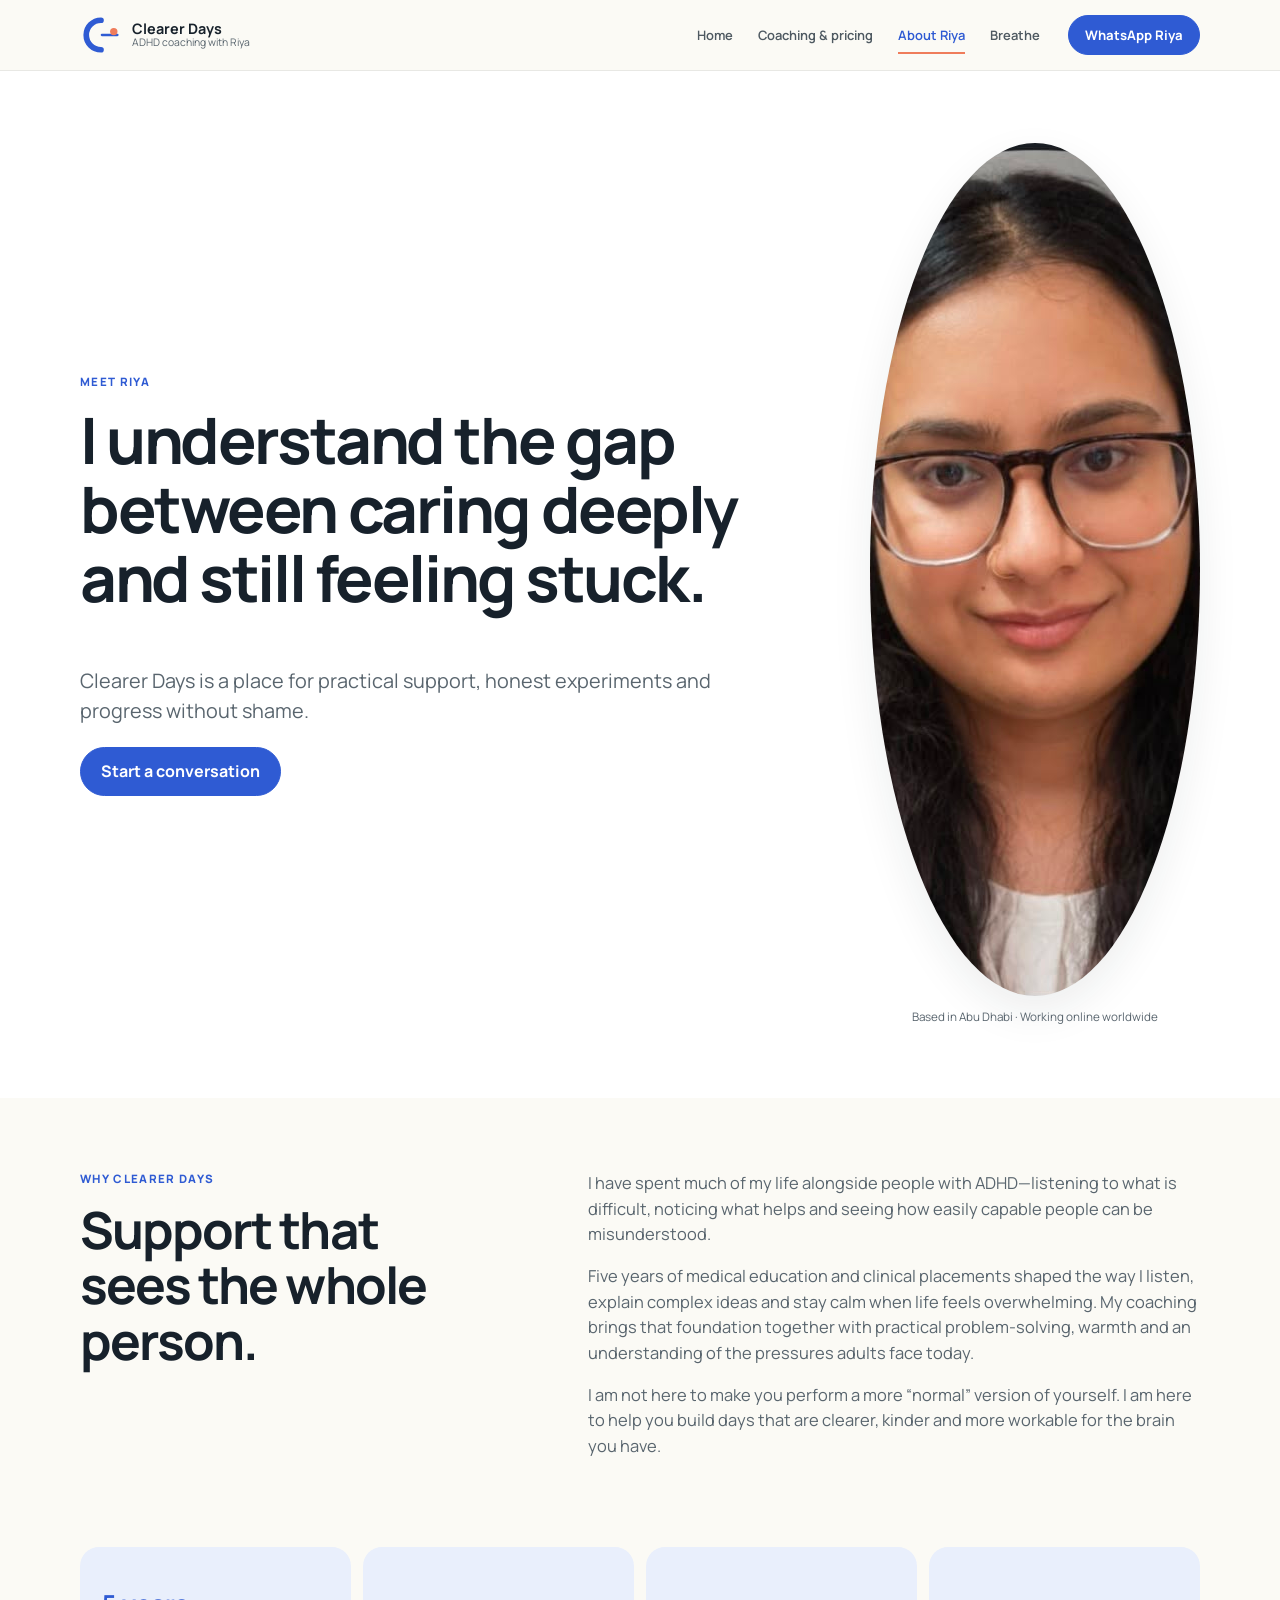
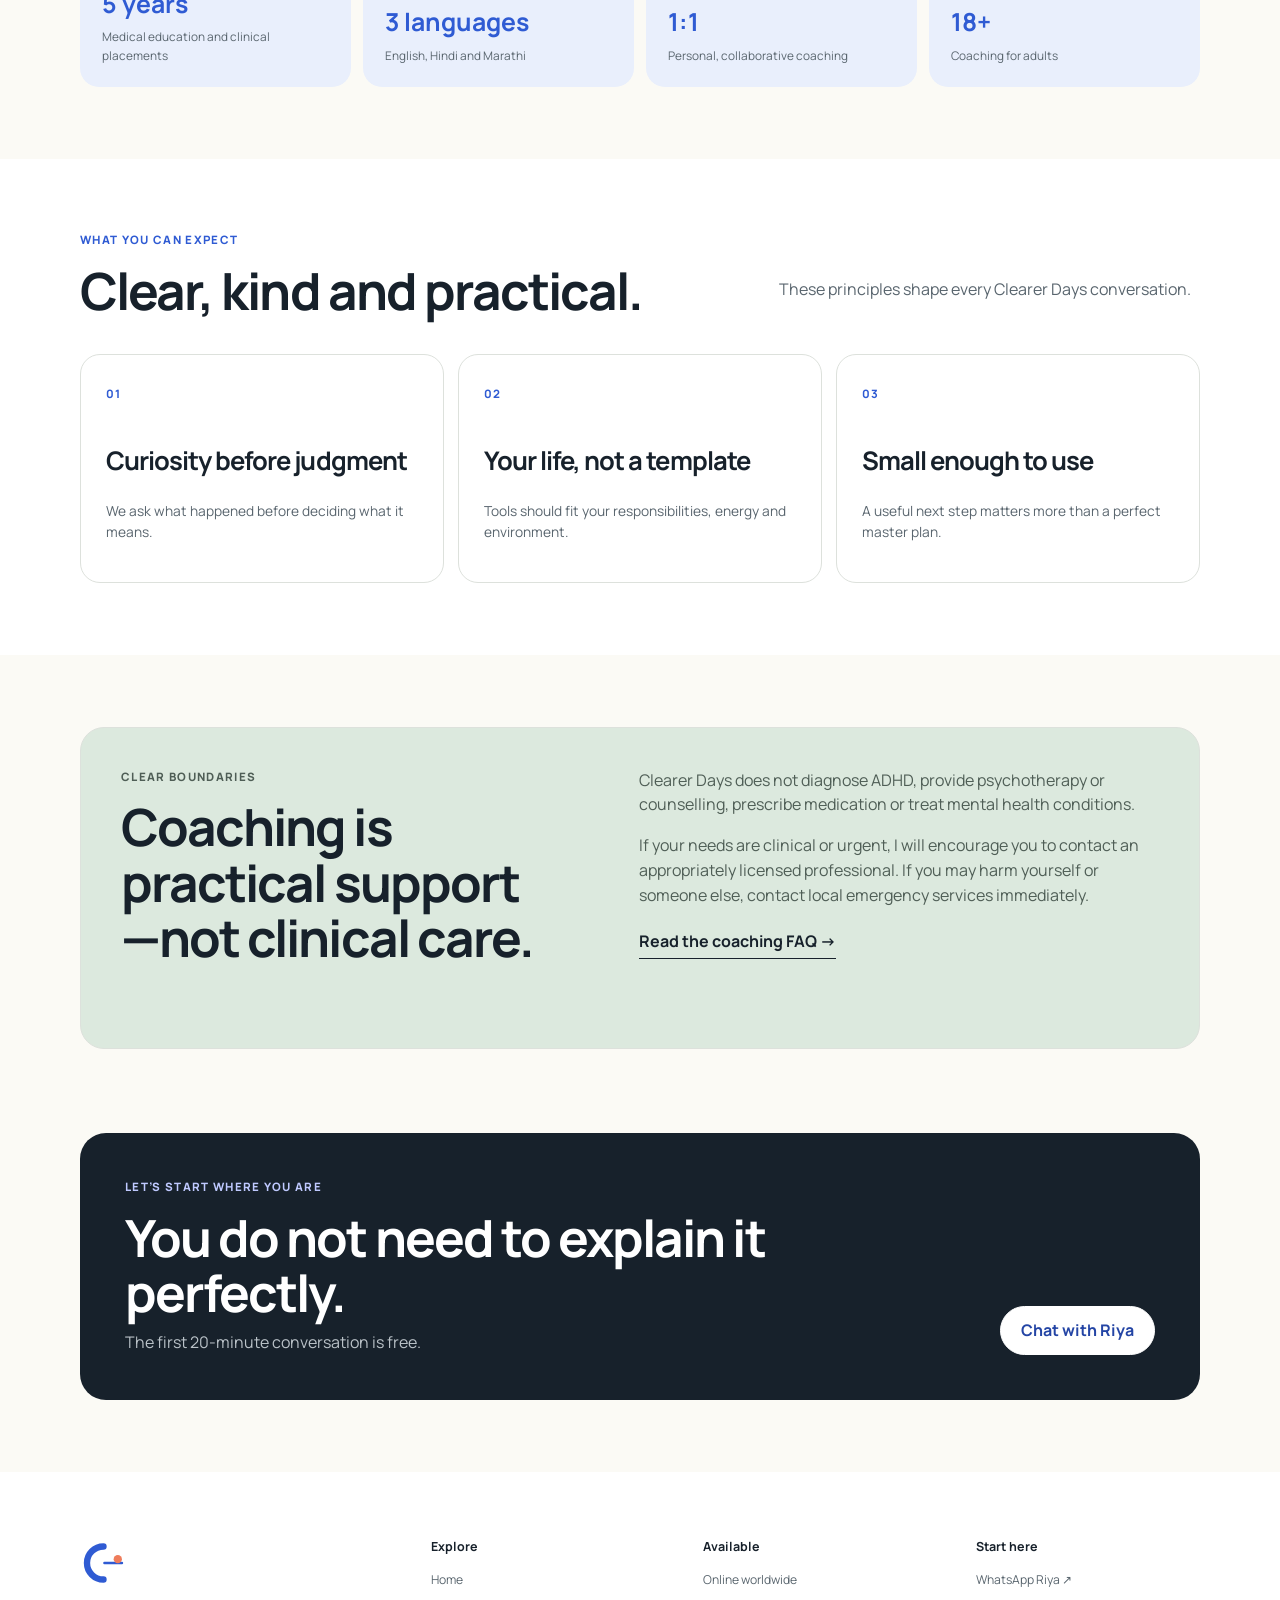
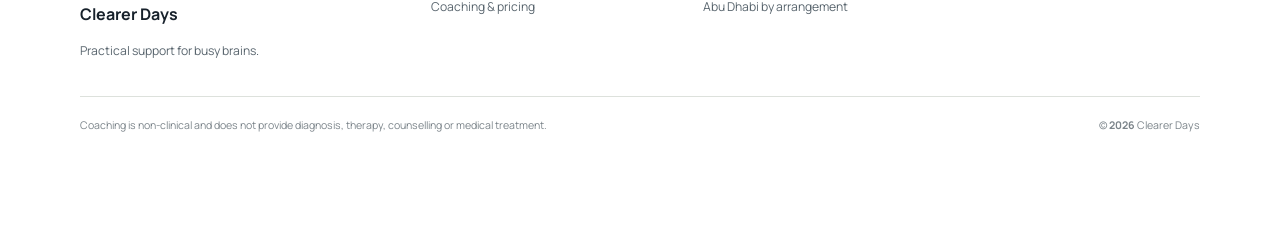
==== about.html @ bdb8ad42 "Redesign Clearer Days site and add brand kit" ====
<!doctype html><html lang="en"><head><meta charset="utf-8"><meta name="viewport" content="width=device-width,initial-scale=1"><title>About Riya | Clearer Days ADHD Coaching</title><meta name="description" content="Meet Riya Chitnis, founder of Clearer Days ADHD coaching in Abu Dhabi and online."><meta name="theme-color" content="#fbfaf5"><link rel="icon" href="assets/brand/logos/clearer-days-symbol.svg"><link rel="stylesheet" href="style.css"></head>
<body data-page="about"><a class="skip-link" href="#main">Skip to content</a>
<header class="site-header"><div class="shell header-inner"><a class="brand" href="index.html"><img src="assets/brand/logos/clearer-days-symbol.svg" alt="" width="42" height="42"><span><strong>Clearer Days</strong><small>ADHD coaching with Riya</small></span></a><button class="menu-button" aria-expanded="false" aria-controls="mainNav"><span class="sr-only">Open menu</span><i></i><i></i></button><nav class="main-nav" id="mainNav"><a href="index.html">Home</a><a href="coaching.html">Coaching &amp; pricing</a><a href="about.html" aria-current="page">About Riya</a><a href="index.html#breathe">Breathe</a></nav><a class="button button-small header-cta" data-whatsapp="fit" href="https://wa.me/971502278067">WhatsApp Riya</a></div></header>
<main id="main">
  <section class="about-hero compact-section"><div class="shell about-hero-grid"><div><p class="eyebrow">Meet Riya</p><h1>I understand the gap between caring deeply and still feeling stuck.</h1><p class="lede">Clearer Days is a place for practical support, honest experiments and progress without shame.</p><a class="button" data-whatsapp="fit" href="https://wa.me/971502278067">Start a conversation</a></div><figure><img src="riyachitnis.JPG" alt="Riya Chitnis, ADHD coach and founder of Clearer Days" width="853" height="853"><figcaption>Based in Abu Dhabi · Working online worldwide</figcaption></figure></div></section>
  <section class="story compact-section"><div class="shell story-grid"><div><p class="eyebrow">Why Clearer Days</p><h2>Support that sees the whole person.</h2></div><div><p>I have spent much of my life alongside people with ADHD—listening to what is difficult, noticing what helps and seeing how easily capable people can be misunderstood.</p><p>Five years of medical education and clinical placements shaped the way I listen, explain complex ideas and stay calm when life feels overwhelming. My coaching brings that foundation together with practical problem-solving, warmth and an understanding of the pressures adults face today.</p><p>I am not here to make you perform a more “normal” version of yourself. I am here to help you build days that are clearer, kinder and more workable for the brain you have.</p></div></div></section>
  <section class="facts compact-section"><div class="shell fact-grid"><article><strong>5 years</strong><span>Medical education and clinical placements</span></article><article><strong>3 languages</strong><span>English, Hindi and Marathi</span></article><article><strong>1:1</strong><span>Personal, collaborative coaching</span></article><article><strong>18+</strong><span>Coaching for adults</span></article></div></section>
  <section class="values compact-section"><div class="shell split-heading"><div><p class="eyebrow">What you can expect</p><h2>Clear, kind and practical.</h2></div><div><p>These principles shape every Clearer Days conversation.</p></div></div><div class="shell value-grid"><article><span>01</span><h3>Curiosity before judgment</h3><p>We ask what happened before deciding what it means.</p></article><article><span>02</span><h3>Your life, not a template</h3><p>Tools should fit your responsibilities, energy and environment.</p></article><article><span>03</span><h3>Small enough to use</h3><p>A useful next step matters more than a perfect master plan.</p></article></div></section>
  <section class="scope compact-section"><div class="shell scope-card"><div><p class="eyebrow">Clear boundaries</p><h2>Coaching is practical support—not clinical care.</h2></div><div><p>Clearer Days does not diagnose ADHD, provide psychotherapy or counselling, prescribe medication or treat mental health conditions.</p><p>If your needs are clinical or urgent, I will encourage you to contact an appropriately licensed professional. If you may harm yourself or someone else, contact local emergency services immediately.</p><a class="text-link" href="coaching.html#faq">Read the coaching FAQ →</a></div></div></section>
  <section class="closing compact-section"><div class="shell closing-card"><div><p class="eyebrow">Let’s start where you are</p><h2>You do not need to explain it perfectly.</h2><p>The first 20-minute conversation is free.</p></div><a class="button button-light" data-whatsapp="fit" href="https://wa.me/971502278067">Chat with Riya</a></div></section>
</main>
<footer class="site-footer"><div class="shell footer-grid"><div class="brand-footer"><img src="assets/brand/logos/clearer-days-symbol.svg" alt="" width="52" height="52"><strong>Clearer Days</strong><span>Practical support for busy brains.</span></div><div><strong>Explore</strong><a href="index.html">Home</a><a href="coaching.html">Coaching &amp; pricing</a></div><div><strong>Available</strong><span>Online worldwide</span><span>Abu Dhabi by arrangement</span></div><div><strong>Start here</strong><a data-whatsapp="fit" href="https://wa.me/971502278067">WhatsApp Riya ↗</a></div></div><div class="shell footer-legal"><span>Coaching is non-clinical and does not provide diagnosis, therapy, counselling or medical treatment.</span><span>© <b data-year>2026</b> Clearer Days</span></div></footer>
<nav class="mobile-dock" aria-label="Quick navigation"><a href="index.html"><span>⌂</span>Home</a><a href="coaching.html#pricing"><span>▤</span>Prices</a><a href="index.html#breathe"><span>◯</span>Breathe</a><a data-whatsapp="fit" href="https://wa.me/971502278067"><span>↗</span>Chat</a></nav><script src="script.js"></script></body></html>
---- style.css ----
@font-face{font-family:Manrope;src:url("assets/brand/Manrope-Variable.ttf") format("truetype");font-weight:200 800;font-display:swap}
:root{color-scheme:light;--paper:#fbfaf5;--white:#fff;--ink:#17212b;--muted:#59656e;--line:#dde1dc;--blue:#2f5bd3;--blue-dark:#2445a5;--coral:#ef7c5b;--mist:#e9effc;--sage:#dce9de;--cream:#f4e4c5;--shadow:0 16px 42px rgba(23,33,43,.08);--radius:24px;--font:Manrope,-apple-system,BlinkMacSystemFont,"Segoe UI",sans-serif}
*,*::before,*::after{box-sizing:border-box}html{scroll-behavior:smooth;scroll-padding-top:90px}body{margin:0;background:var(--paper);color:var(--ink);font-family:var(--font);line-height:1.55;-webkit-font-smoothing:antialiased}body.menu-open{overflow:hidden}img{display:block;max-width:100%}a{color:inherit;text-decoration:none}button{color:inherit;font:inherit}h1,h2,h3,p{margin-top:0}h1,h2,h3{line-height:1.08;letter-spacing:-.038em}h1{max-width:760px;font-size:clamp(2.75rem,5.6vw,4.55rem);font-weight:720}h2{font-size:clamp(2.05rem,4vw,3.2rem);font-weight:710}h3{font-size:clamp(1.25rem,2vw,1.62rem)}p{max-width:68ch}.shell{width:min(1120px,calc(100% - 40px));margin-inline:auto}.compact-section{padding:72px 0}.sr-only{position:absolute;width:1px;height:1px;padding:0;margin:-1px;overflow:hidden;clip:rect(0,0,0,0);white-space:nowrap;border:0}.skip-link{position:fixed;z-index:1000;left:16px;top:10px;padding:10px 15px;border-radius:10px;background:var(--ink);color:#fff;transform:translateY(-150%)}.skip-link:focus{transform:none}:focus-visible{outline:3px solid var(--coral);outline-offset:3px}
.eyebrow{margin-bottom:14px;color:var(--blue);font-size:.72rem;font-weight:780;letter-spacing:.115em;text-transform:uppercase}.lede{color:var(--muted);font-size:clamp(1.05rem,1.6vw,1.24rem);line-height:1.55}.button{display:inline-flex;min-height:48px;align-items:center;justify-content:center;padding:11px 20px;border:1px solid var(--blue);border-radius:999px;background:var(--blue);color:#fff;font-weight:720;cursor:pointer;transition:background .18s,transform .18s}.button:hover{background:var(--blue-dark);transform:translateY(-1px)}.button-small{min-height:40px;padding:8px 16px;font-size:.82rem}.button-light{border-color:#fff;background:#fff;color:var(--blue-dark)}.button-light:hover{background:#f0f3ff}.button-outline{border-color:#cbd0cb;background:transparent;color:var(--ink)}.button-outline:hover{border-color:var(--ink);background:var(--ink);color:#fff}.text-link{display:inline-block;padding:5px 0;border-bottom:1px solid currentColor;font-weight:700}.text-button{border:0;border-bottom:1px solid currentColor;background:transparent;cursor:pointer;font-weight:700}.actions{display:flex;align-items:center;gap:22px;margin-top:28px}
.site-header{position:sticky;top:0;z-index:100;border-bottom:1px solid rgba(23,33,43,.08);background:rgba(251,250,245,.92);backdrop-filter:blur(18px)}.header-inner{height:70px;display:flex;align-items:center;gap:28px}.brand{display:flex;align-items:center;gap:10px;margin-right:auto}.brand img{width:42px;height:42px}.brand span{display:flex;flex-direction:column;line-height:1.14}.brand strong{font-size:.9rem}.brand small{color:var(--muted);font-size:.65rem}.main-nav{display:flex;align-items:center;gap:25px}.main-nav a{padding:7px 0;color:#4e5961;font-size:.81rem;font-weight:620}.main-nav a:hover,.main-nav a[aria-current=page]{color:var(--blue)}.main-nav a[aria-current=page]{box-shadow:0 2px var(--coral)}.menu-button{display:none;width:42px;height:42px;border:0;background:transparent}.menu-button i{display:block;width:20px;height:2px;margin:5px auto;background:var(--ink);transition:transform .18s}
.hero{padding-top:58px}.hero-grid{display:grid;grid-template-columns:minmax(0,1.25fr) minmax(260px,.55fr);gap:8vw;align-items:center}.hero h1 em{color:var(--blue);font-style:normal}.hero .lede{max-width:650px}.quick-facts{display:flex;gap:27px;padding:0;margin:34px 0 0;color:var(--muted);font-size:.8rem;list-style:none}.quick-facts li+li{position:relative}.quick-facts li+li::before{content:"";position:absolute;left:-15px;top:.6em;width:4px;height:4px;border-radius:50%;background:var(--coral)}.hero-photo{position:relative;max-width:345px;margin:0}.hero-photo img{width:100%;aspect-ratio:1;object-fit:cover;border:8px solid #fff;border-radius:50%;box-shadow:var(--shadow)}.hero-photo figcaption{position:absolute;right:-20px;bottom:8px;display:flex;flex-direction:column;padding:12px 16px;border:1px solid var(--line);border-radius:14px;background:#fff;box-shadow:var(--shadow);font-size:.75rem}.hero-photo figcaption span{color:var(--muted)}
.router{background:#fff}.section-heading{margin-bottom:34px}.section-heading h2{margin-bottom:10px}.section-heading.centered{text-align:center}.section-heading.centered p{margin-inline:auto}.router-grid{display:grid;grid-template-columns:repeat(4,1fr);gap:12px}.router-grid a{position:relative;min-height:178px;display:flex;flex-direction:column;padding:22px;border:1px solid var(--line);border-radius:20px;background:var(--paper);transition:border .18s,transform .18s,background .18s}.router-grid a:hover{border-color:var(--blue);background:#fff;transform:translateY(-2px)}.router-grid span{color:var(--coral);font-family:Georgia,serif;font-size:.86rem}.router-grid strong{margin:31px 0 4px;font-size:1.04rem}.router-grid small{color:var(--muted);font-size:.75rem}.router-grid b{position:absolute;right:20px;bottom:16px;color:var(--blue)}
.split-heading{display:grid;grid-template-columns:1fr .72fr;gap:9vw;align-items:end;margin-bottom:36px}.split-heading h2{margin-bottom:0}.split-heading>div:last-child>p{color:var(--muted)}.mini-card-grid,.value-grid{display:grid;grid-template-columns:repeat(3,1fr);gap:14px}.mini-card-grid article,.value-grid article{min-height:190px;padding:25px;border:1px solid var(--line);border-radius:20px;background:#fff}.mini-card-grid span,.value-grid span,.friction-grid span{color:var(--blue);font-size:.72rem;font-weight:750;text-transform:uppercase;letter-spacing:.08em}.mini-card-grid h3{margin:48px 0 0}.trust{padding-top:10px}.trust-card{display:grid;grid-template-columns:100px 1fr auto;gap:32px;align-items:center;padding:40px;border-radius:26px;background:var(--blue);color:#fff}.trust-card .eyebrow{color:#fff}.trust-card h2{margin-bottom:12px;font-size:clamp(1.8rem,3vw,2.65rem)}.trust-card p:last-child{margin-bottom:0;color:#dce3ff}.trust-card>img{width:90px}
.breathe-card{display:grid;grid-template-columns:1fr .72fr;overflow:hidden;border-radius:26px;background:var(--mist)}.breathe-card>div:first-child{padding:46px}.breath-stage{min-height:330px;display:flex;flex-direction:column;align-items:center;justify-content:center;background:var(--blue);color:#fff}.breath-ring{width:150px;height:150px;display:flex;flex-direction:column;align-items:center;justify-content:center;border:1px solid rgba(255,255,255,.6);border-radius:50%;box-shadow:0 0 0 22px rgba(255,255,255,.06),0 0 0 44px rgba(255,255,255,.035);transition:transform 4s ease-in-out}.breath-ring.inhale{transform:scale(1.15)}.breath-ring.exhale{transform:scale(.9);transition-duration:6s}.breath-ring span{font-size:2.45rem;font-weight:700;line-height:1}.breath-ring small{opacity:.75}.breath-stage p{margin:42px 0 0;font-size:.82rem;font-weight:650}.closing{padding-top:12px}.closing-card{display:grid;grid-template-columns:1fr auto;gap:40px;align-items:end;padding:45px;border-radius:26px;background:var(--ink);color:#fff}.closing-card .eyebrow{color:#bfc9ff}.closing-card h2{margin-bottom:10px}.closing-card p:last-child{margin-bottom:0;color:#bac2c8}
.page-hero{background:#fff}.page-hero-inner{display:grid;grid-template-columns:1fr 280px;gap:8vw;align-items:end}.page-hero h1{font-size:clamp(2.5rem,5vw,4.2rem)}.page-jumps{display:flex;flex-direction:column;border:1px solid var(--line);border-radius:18px;background:var(--paper)}.page-jumps a{display:flex;justify-content:space-between;padding:13px 17px;border-bottom:1px solid var(--line);font-size:.82rem;font-weight:680}.page-jumps a:last-child{border:0}.page-jumps a::after{content:"↓";color:var(--blue)}.friction-grid{display:grid;grid-template-columns:repeat(2,1fr);gap:14px}.friction-grid article{min-height:220px;padding:28px;border:1px solid var(--line);border-radius:22px;background:#fff}.friction-grid h3{max-width:480px;margin:48px 0 12px}.friction-grid p{margin:0;color:var(--muted)}.process{background:var(--ink);color:#fff}.process .eyebrow{color:#aebeff}.process-list{display:grid;grid-template-columns:repeat(3,1fr);padding:0;list-style:none}.process-list li{display:grid;grid-template-columns:38px 1fr;gap:14px;padding:28px;border-left:1px solid rgba(255,255,255,.15)}.process-list li:first-child{border-left:0}.process-list b{color:var(--coral);font-family:Georgia,serif}.process-list h3{margin-bottom:10px}.process-list p{margin:0;color:#b6bec4;font-size:.9rem}
.pricing{background:#f0f2ed}.price-grid{display:grid;grid-template-columns:repeat(3,1fr);gap:14px;align-items:stretch}.price-grid article{position:relative;display:flex;flex-direction:column;padding:28px;border:1px solid var(--line);border-radius:22px;background:#fff}.price-grid article.recommended{border-color:var(--blue);box-shadow:0 14px 35px rgba(47,91,211,.1)}.recommend-label{position:absolute;right:20px;top:-12px;padding:5px 10px;border-radius:999px;background:var(--coral);color:#fff;font-size:.66rem;font-weight:750}.price-grid article>span{color:var(--muted);font-size:.7rem;font-weight:700;text-transform:uppercase;letter-spacing:.08em}.price-grid h3{margin:38px 0 10px}.price-grid article>p{min-height:72px;color:var(--muted);font-size:.88rem}.price-grid article>strong{font-size:1.8rem}.price-grid article>small{color:var(--muted)}.price-grid ul{padding:22px 0;margin:24px 0;border-top:1px solid var(--line);list-style:none}.price-grid li{position:relative;padding:6px 0 6px 22px;color:#56616a;font-size:.82rem}.price-grid li::before{content:"✓";position:absolute;left:0;color:var(--blue);font-weight:800}.price-grid .button{margin-top:auto}.fine-print{margin-top:20px;color:var(--muted);text-align:center;font-size:.76rem}.faq{background:#fff}.faq-layout{display:grid;grid-template-columns:.65fr 1fr;gap:9vw}.faq-layout>div:first-child>p:last-child{color:var(--muted)}.faq-list details{border-top:1px solid var(--line)}.faq-list details:last-child{border-bottom:1px solid var(--line)}.faq-list summary{position:relative;padding:20px 38px 20px 0;cursor:pointer;font-weight:700;list-style:none}.faq-list summary::-webkit-details-marker{display:none}.faq-list summary::after{content:"+";position:absolute;right:3px;color:var(--blue);font-size:1.35rem}.faq-list details[open] summary::after{transform:rotate(45deg)}.faq-list details p{padding:0 38px 19px 0;margin:0;color:var(--muted);font-size:.9rem}
.about-hero{background:#fff}.about-hero-grid{display:grid;grid-template-columns:1fr 330px;gap:8vw;align-items:center}.about-hero h1{font-size:clamp(2.55rem,5vw,4.15rem)}.about-hero figure{margin:0}.about-hero figure img{width:100%;aspect-ratio:1;object-fit:cover;border-radius:50%;box-shadow:var(--shadow)}.about-hero figcaption{margin-top:12px;color:var(--muted);text-align:center;font-size:.73rem}.story-grid{display:grid;grid-template-columns:.62fr 1fr;gap:10vw}.story-grid>div:last-child p{color:var(--muted);font-size:1.03rem}.facts{padding-top:0}.fact-grid{display:grid;grid-template-columns:repeat(4,1fr);gap:12px}.fact-grid article{display:flex;min-height:140px;flex-direction:column;justify-content:flex-end;padding:22px;border-radius:19px;background:var(--mist)}.fact-grid strong{color:var(--blue);font-size:1.55rem}.fact-grid span{margin-top:5px;color:var(--muted);font-size:.74rem}.values{background:#fff}.value-grid article p{color:var(--muted);font-size:.86rem}.value-grid h3{margin-top:42px}.scope-card{display:grid;grid-template-columns:.8fr 1fr;gap:8vw;padding:40px;border:1px solid var(--line);border-radius:24px;background:var(--sage)}.scope-card p{color:#4f5e56}
.site-footer{padding:65px 0 105px;background:#fff}.footer-grid{display:grid;grid-template-columns:1.35fr repeat(3,1fr);gap:48px}.footer-grid>div{display:flex;flex-direction:column;gap:8px}.footer-grid strong{margin-bottom:7px;font-size:.78rem}.footer-grid a,.footer-grid span{color:var(--muted);font-size:.76rem}.brand-footer img{width:47px;margin-bottom:5px}.brand-footer strong{font-size:1rem}.footer-legal{display:flex;justify-content:space-between;gap:30px;margin-top:35px;padding-top:20px;border-top:1px solid var(--line);color:#7b848a;font-size:.66rem}.mobile-dock{display:none}
@media(max-width:950px){.main-nav{gap:16px}.main-nav a{font-size:.74rem}.router-grid{grid-template-columns:repeat(2,1fr)}.price-grid{grid-template-columns:1fr;max-width:620px}.price-grid article>p{min-height:0}.process-list{grid-template-columns:1fr}.process-list li{border-left:0;border-top:1px solid rgba(255,255,255,.15)}.process-list li:first-child{border-top:0}.fact-grid{grid-template-columns:repeat(2,1fr)}}
@media(max-width:760px){html{scroll-padding-top:80px}body{padding-bottom:70px}.shell{width:min(100% - 30px,1120px)}.compact-section{padding:50px 0}.header-inner{height:64px}.header-cta{display:none}.menu-button{display:block;margin-left:auto;cursor:pointer}.menu-button[aria-expanded=true] i:first-of-type{transform:translateY(3.5px) rotate(45deg)}.menu-button[aria-expanded=true] i:last-of-type{transform:translateY(-3.5px) rotate(-45deg)}.main-nav{position:fixed;inset:64px 0 auto;display:none;flex-direction:column;align-items:stretch;gap:0;padding:12px 20px 22px;border-bottom:1px solid var(--line);background:var(--paper);box-shadow:var(--shadow)}.main-nav.open{display:flex}.main-nav a{padding:14px 2px;border-bottom:1px solid var(--line);font-size:.95rem}.main-nav a[aria-current=page]{box-shadow:none;color:var(--blue)}.hero{padding-top:42px}.hero-grid,.page-hero-inner,.about-hero-grid{grid-template-columns:1fr}.hero-photo{width:235px;margin:20px auto 0}.hero-photo figcaption{right:-35px}.quick-facts{flex-wrap:wrap;row-gap:6px}.split-heading,.story-grid,.scope-card,.faq-layout{grid-template-columns:1fr;gap:18px}.mini-card-grid,.value-grid{grid-template-columns:1fr}.mini-card-grid article,.value-grid article{min-height:150px}.trust-card{grid-template-columns:70px 1fr;padding:30px 24px}.trust-card>img{width:65px}.trust-card>.button{grid-column:1/-1;width:100%}.breathe-card{grid-template-columns:1fr}.breathe-card>div:first-child{padding:32px 24px}.breath-stage{min-height:280px}.closing-card{grid-template-columns:1fr;padding:32px 24px}.closing-card .button{width:100%}.page-jumps{display:grid;grid-template-columns:1fr 1fr}.page-jumps a:nth-child(2){border-right:0}.friction-grid{grid-template-columns:1fr}.friction-grid article{min-height:180px}.friction-grid h3{margin-top:34px}.about-hero figure{max-width:280px;margin-inline:auto}.footer-grid{grid-template-columns:1fr 1fr;gap:30px}.footer-legal{flex-direction:column}.mobile-dock{position:fixed;z-index:99;left:8px;right:8px;bottom:8px;height:59px;display:grid;grid-template-columns:repeat(4,1fr);padding:5px;border:1px solid var(--line);border-radius:18px;background:rgba(255,255,255,.96);box-shadow:0 8px 35px rgba(23,33,43,.15);backdrop-filter:blur(15px);padding-bottom:max(5px,env(safe-area-inset-bottom))}.mobile-dock a{display:flex;flex-direction:column;align-items:center;justify-content:center;gap:1px;border-radius:12px;color:var(--muted);font-size:.61rem;font-weight:700}.mobile-dock a span{font-size:1rem;line-height:1}.mobile-dock a[aria-current=page]{background:var(--mist);color:var(--blue)}}
@media(max-width:470px){h1{font-size:2.72rem}h2{font-size:2.12rem}.actions{align-items:stretch;flex-direction:column;gap:10px}.actions .button{width:100%}.quick-facts{display:grid;gap:4px}.quick-facts li+li::before{display:none}.router-grid{grid-template-columns:1fr}.router-grid a{min-height:142px}.router-grid strong{margin-top:22px}.page-jumps{grid-template-columns:1fr}.page-jumps a{border-right:0}.fact-grid{grid-template-columns:1fr 1fr}.footer-grid{grid-template-columns:1fr}.hero-photo figcaption{right:-12px}}
@media(prefers-reduced-motion:reduce){html{scroll-behavior:auto}*,*::before,*::after{animation-duration:.01ms!important;transition-duration:.01ms!important}.breath-ring{transform:none!important}}
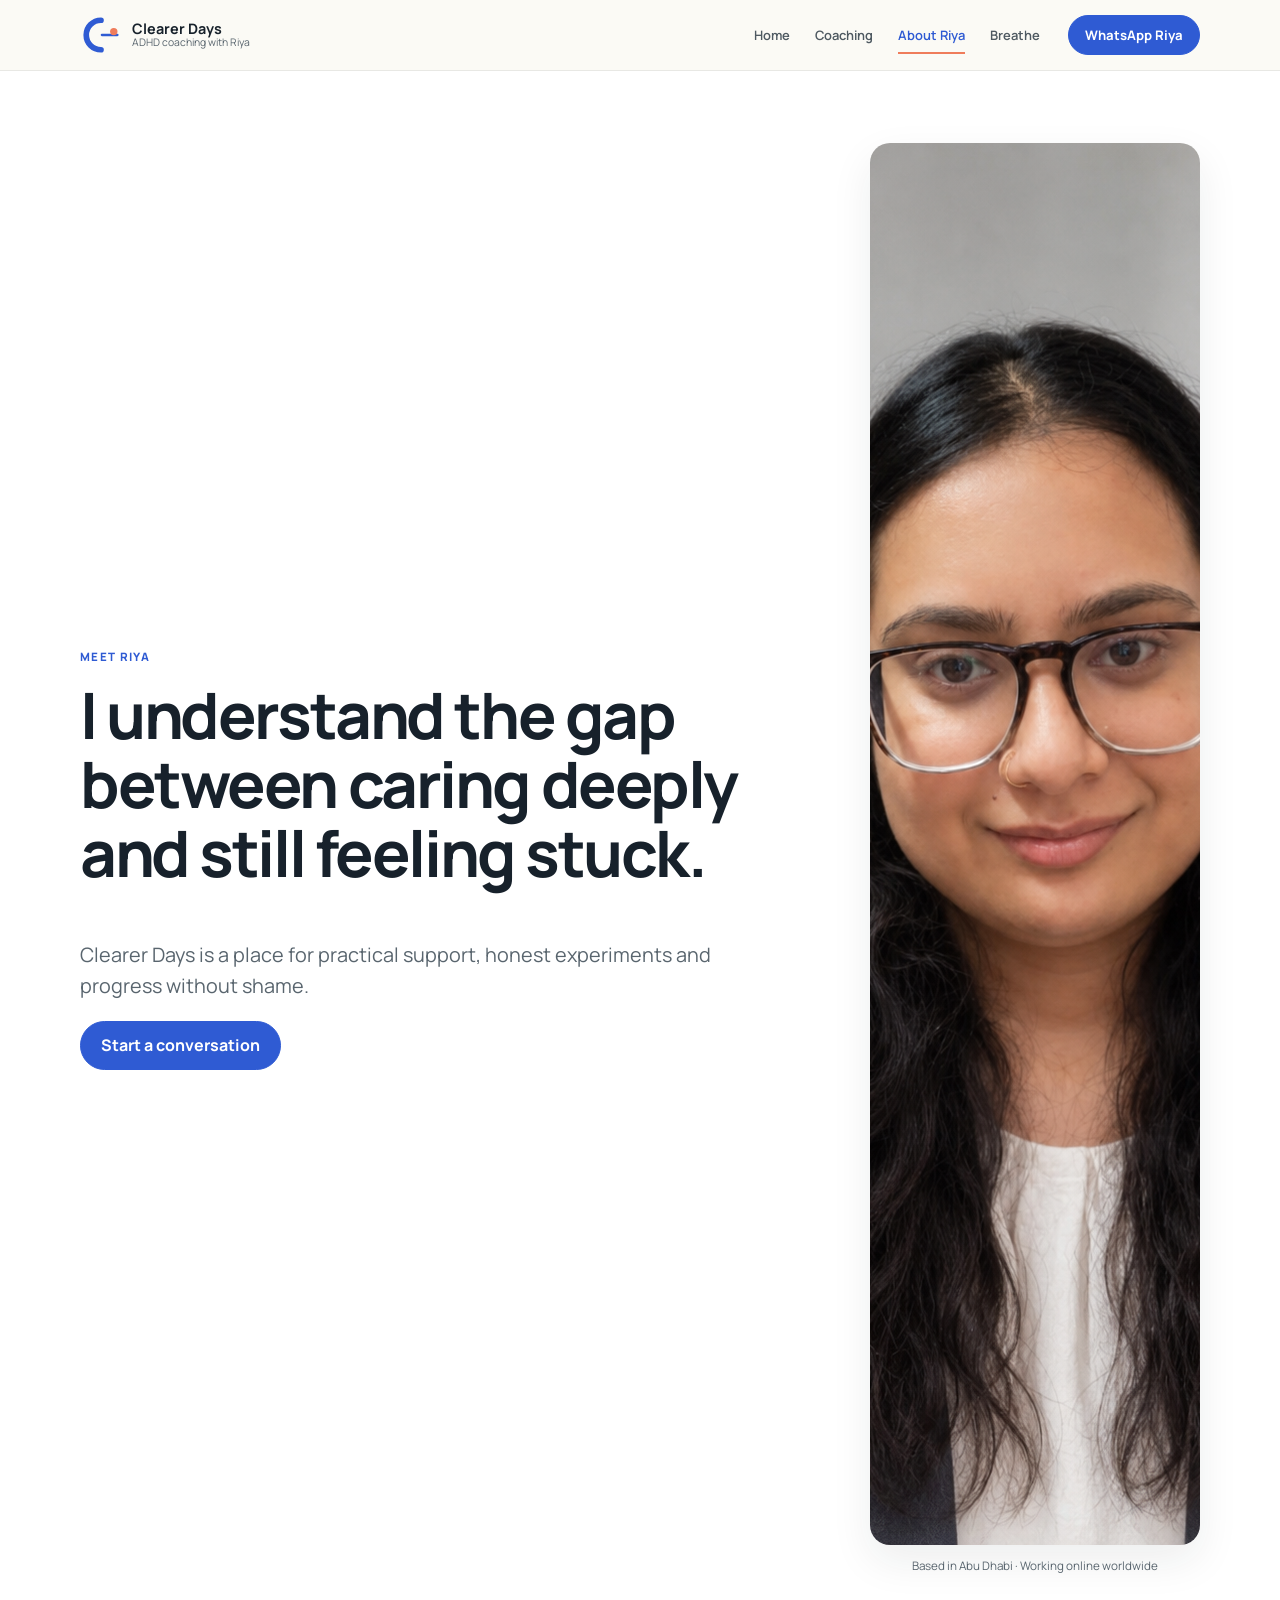
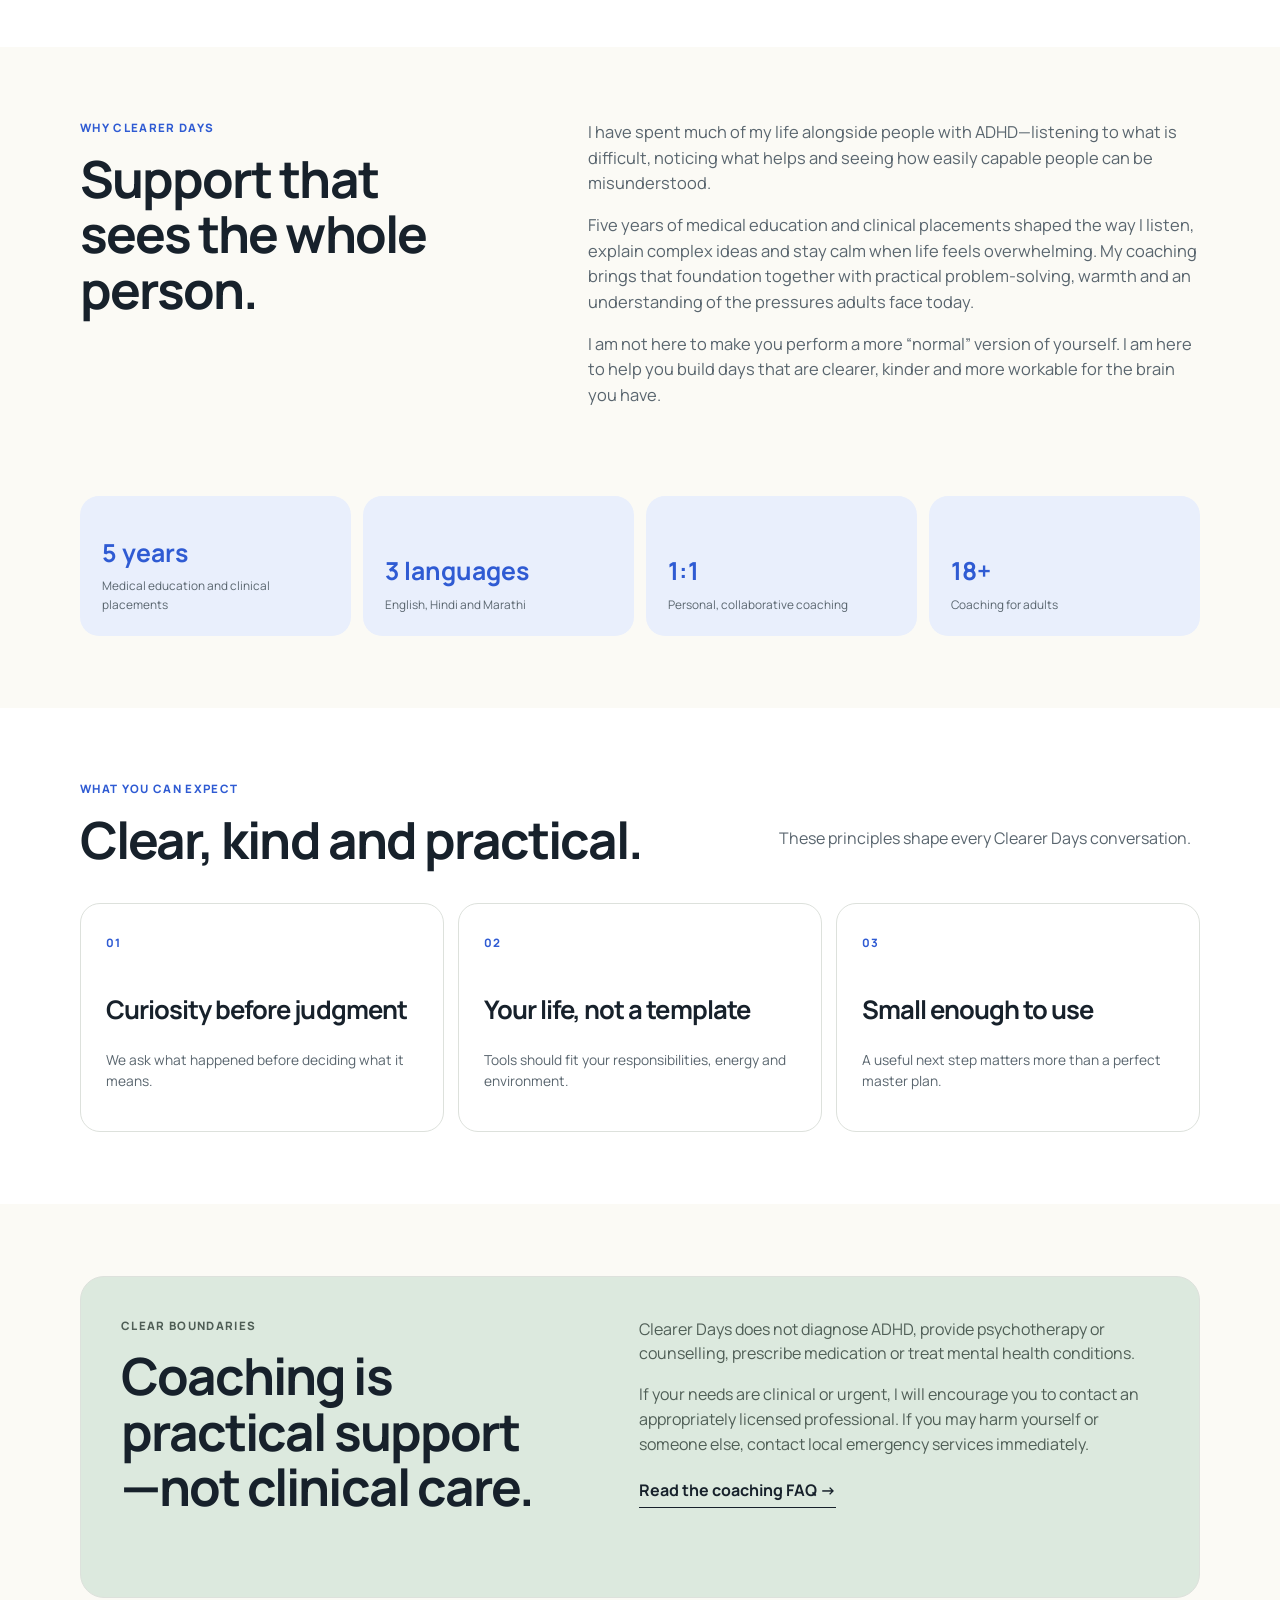
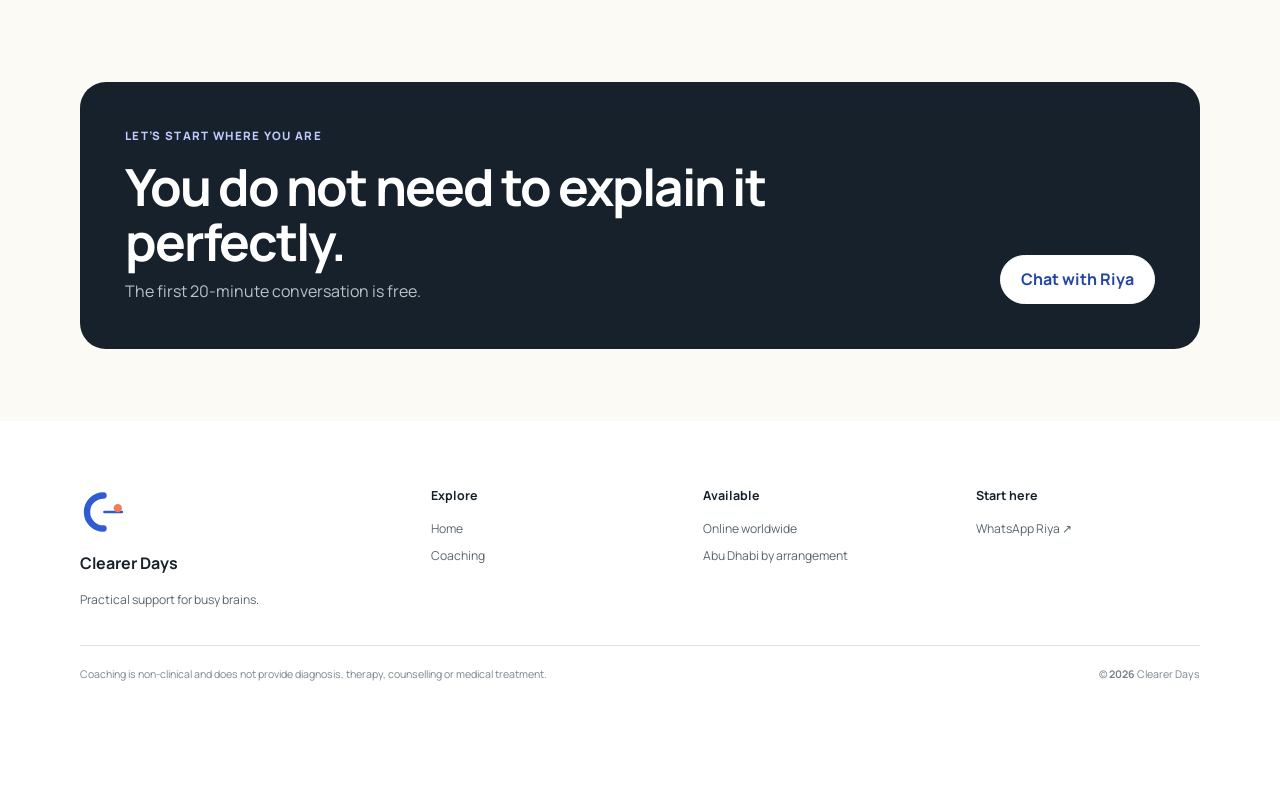
==== commit 89681375: "Simplify coaching enquiries and update portrait" ====
--- a/about.html
+++ b/about.html
@@ -1,13 +1,13 @@
 <!doctype html><html lang="en"><head><meta charset="utf-8"><meta name="viewport" content="width=device-width,initial-scale=1"><title>About Riya | Clearer Days ADHD Coaching</title><meta name="description" content="Meet Riya Chitnis, founder of Clearer Days ADHD coaching in Abu Dhabi and online."><meta name="theme-color" content="#fbfaf5"><link rel="icon" href="assets/brand/logos/clearer-days-symbol.svg"><link rel="stylesheet" href="style.css"></head>
 <body data-page="about"><a class="skip-link" href="#main">Skip to content</a>
-<header class="site-header"><div class="shell header-inner"><a class="brand" href="index.html"><img src="assets/brand/logos/clearer-days-symbol.svg" alt="" width="42" height="42"><span><strong>Clearer Days</strong><small>ADHD coaching with Riya</small></span></a><button class="menu-button" aria-expanded="false" aria-controls="mainNav"><span class="sr-only">Open menu</span><i></i><i></i></button><nav class="main-nav" id="mainNav"><a href="index.html">Home</a><a href="coaching.html">Coaching &amp; pricing</a><a href="about.html" aria-current="page">About Riya</a><a href="index.html#breathe">Breathe</a></nav><a class="button button-small header-cta" data-whatsapp="fit" href="https://wa.me/971502278067">WhatsApp Riya</a></div></header>
+<header class="site-header"><div class="shell header-inner"><a class="brand" href="index.html"><img src="assets/brand/logos/clearer-days-symbol.svg" alt="" width="42" height="42"><span><strong>Clearer Days</strong><small>ADHD coaching with Riya</small></span></a><button class="menu-button" aria-expanded="false" aria-controls="mainNav"><span class="sr-only">Open menu</span><i></i><i></i></button><nav class="main-nav" id="mainNav"><a href="index.html">Home</a><a href="coaching.html">Coaching</a><a href="about.html" aria-current="page">About Riya</a><a href="index.html#breathe">Breathe</a></nav><a class="button button-small header-cta" data-whatsapp="fit" href="https://wa.me/971502278067">WhatsApp Riya</a></div></header>
 <main id="main">
-  <section class="about-hero compact-section"><div class="shell about-hero-grid"><div><p class="eyebrow">Meet Riya</p><h1>I understand the gap between caring deeply and still feeling stuck.</h1><p class="lede">Clearer Days is a place for practical support, honest experiments and progress without shame.</p><a class="button" data-whatsapp="fit" href="https://wa.me/971502278067">Start a conversation</a></div><figure><img src="riyachitnis.JPG" alt="Riya Chitnis, ADHD coach and founder of Clearer Days" width="853" height="853"><figcaption>Based in Abu Dhabi · Working online worldwide</figcaption></figure></div></section>
+  <section class="about-hero compact-section"><div class="shell about-hero-grid"><div><p class="eyebrow">Meet Riya</p><h1>I understand the gap between caring deeply and still feeling stuck.</h1><p class="lede">Clearer Days is a place for practical support, honest experiments and progress without shame.</p><a class="button" data-whatsapp="fit" href="https://wa.me/971502278067">Start a conversation</a></div><figure><img src="assets/riya-portrait-rectangular.png" alt="Riya Chitnis, ADHD coach and founder of Clearer Days" width="1122" height="1402"><figcaption>Based in Abu Dhabi · Working online worldwide</figcaption></figure></div></section>
   <section class="story compact-section"><div class="shell story-grid"><div><p class="eyebrow">Why Clearer Days</p><h2>Support that sees the whole person.</h2></div><div><p>I have spent much of my life alongside people with ADHD—listening to what is difficult, noticing what helps and seeing how easily capable people can be misunderstood.</p><p>Five years of medical education and clinical placements shaped the way I listen, explain complex ideas and stay calm when life feels overwhelming. My coaching brings that foundation together with practical problem-solving, warmth and an understanding of the pressures adults face today.</p><p>I am not here to make you perform a more “normal” version of yourself. I am here to help you build days that are clearer, kinder and more workable for the brain you have.</p></div></div></section>
   <section class="facts compact-section"><div class="shell fact-grid"><article><strong>5 years</strong><span>Medical education and clinical placements</span></article><article><strong>3 languages</strong><span>English, Hindi and Marathi</span></article><article><strong>1:1</strong><span>Personal, collaborative coaching</span></article><article><strong>18+</strong><span>Coaching for adults</span></article></div></section>
   <section class="values compact-section"><div class="shell split-heading"><div><p class="eyebrow">What you can expect</p><h2>Clear, kind and practical.</h2></div><div><p>These principles shape every Clearer Days conversation.</p></div></div><div class="shell value-grid"><article><span>01</span><h3>Curiosity before judgment</h3><p>We ask what happened before deciding what it means.</p></article><article><span>02</span><h3>Your life, not a template</h3><p>Tools should fit your responsibilities, energy and environment.</p></article><article><span>03</span><h3>Small enough to use</h3><p>A useful next step matters more than a perfect master plan.</p></article></div></section>
   <section class="scope compact-section"><div class="shell scope-card"><div><p class="eyebrow">Clear boundaries</p><h2>Coaching is practical support—not clinical care.</h2></div><div><p>Clearer Days does not diagnose ADHD, provide psychotherapy or counselling, prescribe medication or treat mental health conditions.</p><p>If your needs are clinical or urgent, I will encourage you to contact an appropriately licensed professional. If you may harm yourself or someone else, contact local emergency services immediately.</p><a class="text-link" href="coaching.html#faq">Read the coaching FAQ →</a></div></div></section>
   <section class="closing compact-section"><div class="shell closing-card"><div><p class="eyebrow">Let’s start where you are</p><h2>You do not need to explain it perfectly.</h2><p>The first 20-minute conversation is free.</p></div><a class="button button-light" data-whatsapp="fit" href="https://wa.me/971502278067">Chat with Riya</a></div></section>
 </main>
-<footer class="site-footer"><div class="shell footer-grid"><div class="brand-footer"><img src="assets/brand/logos/clearer-days-symbol.svg" alt="" width="52" height="52"><strong>Clearer Days</strong><span>Practical support for busy brains.</span></div><div><strong>Explore</strong><a href="index.html">Home</a><a href="coaching.html">Coaching &amp; pricing</a></div><div><strong>Available</strong><span>Online worldwide</span><span>Abu Dhabi by arrangement</span></div><div><strong>Start here</strong><a data-whatsapp="fit" href="https://wa.me/971502278067">WhatsApp Riya ↗</a></div></div><div class="shell footer-legal"><span>Coaching is non-clinical and does not provide diagnosis, therapy, counselling or medical treatment.</span><span>© <b data-year>2026</b> Clearer Days</span></div></footer>
-<nav class="mobile-dock" aria-label="Quick navigation"><a href="index.html"><span>⌂</span>Home</a><a href="coaching.html#pricing"><span>▤</span>Prices</a><a href="index.html#breathe"><span>◯</span>Breathe</a><a data-whatsapp="fit" href="https://wa.me/971502278067"><span>↗</span>Chat</a></nav><script src="script.js"></script></body></html>
+<footer class="site-footer"><div class="shell footer-grid"><div class="brand-footer"><img src="assets/brand/logos/clearer-days-symbol.svg" alt="" width="52" height="52"><strong>Clearer Days</strong><span>Practical support for busy brains.</span></div><div><strong>Explore</strong><a href="index.html">Home</a><a href="coaching.html">Coaching</a></div><div><strong>Available</strong><span>Online worldwide</span><span>Abu Dhabi by arrangement</span></div><div><strong>Start here</strong><a data-whatsapp="fit" href="https://wa.me/971502278067">WhatsApp Riya ↗</a></div></div><div class="shell footer-legal"><span>Coaching is non-clinical and does not provide diagnosis, therapy, counselling or medical treatment.</span><span>© <b data-year>2026</b> Clearer Days</span></div></footer>
+<nav class="mobile-dock" aria-label="Quick navigation"><a href="index.html"><span>⌂</span>Home</a><a href="coaching.html"><span>▤</span>Coaching</a><a href="index.html#breathe"><span>◯</span>Breathe</a><a data-whatsapp="fit" href="https://wa.me/971502278067"><span>↗</span>Chat</a></nav><script src="script.js"></script></body></html>
--- a/style.css
+++ b/style.css
@@ -3,15 +3,15 @@
 *,*::before,*::after{box-sizing:border-box}html{scroll-behavior:smooth;scroll-padding-top:90px}body{margin:0;background:var(--paper);color:var(--ink);font-family:var(--font);line-height:1.55;-webkit-font-smoothing:antialiased}body.menu-open{overflow:hidden}img{display:block;max-width:100%}a{color:inherit;text-decoration:none}button{color:inherit;font:inherit}h1,h2,h3,p{margin-top:0}h1,h2,h3{line-height:1.08;letter-spacing:-.038em}h1{max-width:760px;font-size:clamp(2.75rem,5.6vw,4.55rem);font-weight:720}h2{font-size:clamp(2.05rem,4vw,3.2rem);font-weight:710}h3{font-size:clamp(1.25rem,2vw,1.62rem)}p{max-width:68ch}.shell{width:min(1120px,calc(100% - 40px));margin-inline:auto}.compact-section{padding:72px 0}.sr-only{position:absolute;width:1px;height:1px;padding:0;margin:-1px;overflow:hidden;clip:rect(0,0,0,0);white-space:nowrap;border:0}.skip-link{position:fixed;z-index:1000;left:16px;top:10px;padding:10px 15px;border-radius:10px;background:var(--ink);color:#fff;transform:translateY(-150%)}.skip-link:focus{transform:none}:focus-visible{outline:3px solid var(--coral);outline-offset:3px}
 .eyebrow{margin-bottom:14px;color:var(--blue);font-size:.72rem;font-weight:780;letter-spacing:.115em;text-transform:uppercase}.lede{color:var(--muted);font-size:clamp(1.05rem,1.6vw,1.24rem);line-height:1.55}.button{display:inline-flex;min-height:48px;align-items:center;justify-content:center;padding:11px 20px;border:1px solid var(--blue);border-radius:999px;background:var(--blue);color:#fff;font-weight:720;cursor:pointer;transition:background .18s,transform .18s}.button:hover{background:var(--blue-dark);transform:translateY(-1px)}.button-small{min-height:40px;padding:8px 16px;font-size:.82rem}.button-light{border-color:#fff;background:#fff;color:var(--blue-dark)}.button-light:hover{background:#f0f3ff}.button-outline{border-color:#cbd0cb;background:transparent;color:var(--ink)}.button-outline:hover{border-color:var(--ink);background:var(--ink);color:#fff}.text-link{display:inline-block;padding:5px 0;border-bottom:1px solid currentColor;font-weight:700}.text-button{border:0;border-bottom:1px solid currentColor;background:transparent;cursor:pointer;font-weight:700}.actions{display:flex;align-items:center;gap:22px;margin-top:28px}
 .site-header{position:sticky;top:0;z-index:100;border-bottom:1px solid rgba(23,33,43,.08);background:rgba(251,250,245,.92);backdrop-filter:blur(18px)}.header-inner{height:70px;display:flex;align-items:center;gap:28px}.brand{display:flex;align-items:center;gap:10px;margin-right:auto}.brand img{width:42px;height:42px}.brand span{display:flex;flex-direction:column;line-height:1.14}.brand strong{font-size:.9rem}.brand small{color:var(--muted);font-size:.65rem}.main-nav{display:flex;align-items:center;gap:25px}.main-nav a{padding:7px 0;color:#4e5961;font-size:.81rem;font-weight:620}.main-nav a:hover,.main-nav a[aria-current=page]{color:var(--blue)}.main-nav a[aria-current=page]{box-shadow:0 2px var(--coral)}.menu-button{display:none;width:42px;height:42px;border:0;background:transparent}.menu-button i{display:block;width:20px;height:2px;margin:5px auto;background:var(--ink);transition:transform .18s}
-.hero{padding-top:58px}.hero-grid{display:grid;grid-template-columns:minmax(0,1.25fr) minmax(260px,.55fr);gap:8vw;align-items:center}.hero h1 em{color:var(--blue);font-style:normal}.hero .lede{max-width:650px}.quick-facts{display:flex;gap:27px;padding:0;margin:34px 0 0;color:var(--muted);font-size:.8rem;list-style:none}.quick-facts li+li{position:relative}.quick-facts li+li::before{content:"";position:absolute;left:-15px;top:.6em;width:4px;height:4px;border-radius:50%;background:var(--coral)}.hero-photo{position:relative;max-width:345px;margin:0}.hero-photo img{width:100%;aspect-ratio:1;object-fit:cover;border:8px solid #fff;border-radius:50%;box-shadow:var(--shadow)}.hero-photo figcaption{position:absolute;right:-20px;bottom:8px;display:flex;flex-direction:column;padding:12px 16px;border:1px solid var(--line);border-radius:14px;background:#fff;box-shadow:var(--shadow);font-size:.75rem}.hero-photo figcaption span{color:var(--muted)}
+.hero{padding-top:58px}.hero-grid{display:grid;grid-template-columns:minmax(0,1.25fr) minmax(260px,.55fr);gap:8vw;align-items:center}.hero h1 em{color:var(--blue);font-style:normal}.hero .lede{max-width:650px}.quick-facts{display:flex;gap:27px;padding:0;margin:34px 0 0;color:var(--muted);font-size:.8rem;list-style:none}.quick-facts li+li{position:relative}.quick-facts li+li::before{content:"";position:absolute;left:-15px;top:.6em;width:4px;height:4px;border-radius:50%;background:var(--coral)}.hero-photo{position:relative;max-width:345px;margin:0}.hero-photo img{width:100%;aspect-ratio:4/5;object-fit:cover;object-position:center top;border:8px solid #fff;border-radius:20px;box-shadow:var(--shadow)}.hero-photo figcaption{position:absolute;right:-20px;bottom:8px;display:flex;flex-direction:column;padding:12px 16px;border:1px solid var(--line);border-radius:14px;background:#fff;box-shadow:var(--shadow);font-size:.75rem}.hero-photo figcaption span{color:var(--muted)}
 .router{background:#fff}.section-heading{margin-bottom:34px}.section-heading h2{margin-bottom:10px}.section-heading.centered{text-align:center}.section-heading.centered p{margin-inline:auto}.router-grid{display:grid;grid-template-columns:repeat(4,1fr);gap:12px}.router-grid a{position:relative;min-height:178px;display:flex;flex-direction:column;padding:22px;border:1px solid var(--line);border-radius:20px;background:var(--paper);transition:border .18s,transform .18s,background .18s}.router-grid a:hover{border-color:var(--blue);background:#fff;transform:translateY(-2px)}.router-grid span{color:var(--coral);font-family:Georgia,serif;font-size:.86rem}.router-grid strong{margin:31px 0 4px;font-size:1.04rem}.router-grid small{color:var(--muted);font-size:.75rem}.router-grid b{position:absolute;right:20px;bottom:16px;color:var(--blue)}
 .split-heading{display:grid;grid-template-columns:1fr .72fr;gap:9vw;align-items:end;margin-bottom:36px}.split-heading h2{margin-bottom:0}.split-heading>div:last-child>p{color:var(--muted)}.mini-card-grid,.value-grid{display:grid;grid-template-columns:repeat(3,1fr);gap:14px}.mini-card-grid article,.value-grid article{min-height:190px;padding:25px;border:1px solid var(--line);border-radius:20px;background:#fff}.mini-card-grid span,.value-grid span,.friction-grid span{color:var(--blue);font-size:.72rem;font-weight:750;text-transform:uppercase;letter-spacing:.08em}.mini-card-grid h3{margin:48px 0 0}.trust{padding-top:10px}.trust-card{display:grid;grid-template-columns:100px 1fr auto;gap:32px;align-items:center;padding:40px;border-radius:26px;background:var(--blue);color:#fff}.trust-card .eyebrow{color:#fff}.trust-card h2{margin-bottom:12px;font-size:clamp(1.8rem,3vw,2.65rem)}.trust-card p:last-child{margin-bottom:0;color:#dce3ff}.trust-card>img{width:90px}
 .breathe-card{display:grid;grid-template-columns:1fr .72fr;overflow:hidden;border-radius:26px;background:var(--mist)}.breathe-card>div:first-child{padding:46px}.breath-stage{min-height:330px;display:flex;flex-direction:column;align-items:center;justify-content:center;background:var(--blue);color:#fff}.breath-ring{width:150px;height:150px;display:flex;flex-direction:column;align-items:center;justify-content:center;border:1px solid rgba(255,255,255,.6);border-radius:50%;box-shadow:0 0 0 22px rgba(255,255,255,.06),0 0 0 44px rgba(255,255,255,.035);transition:transform 4s ease-in-out}.breath-ring.inhale{transform:scale(1.15)}.breath-ring.exhale{transform:scale(.9);transition-duration:6s}.breath-ring span{font-size:2.45rem;font-weight:700;line-height:1}.breath-ring small{opacity:.75}.breath-stage p{margin:42px 0 0;font-size:.82rem;font-weight:650}.closing{padding-top:12px}.closing-card{display:grid;grid-template-columns:1fr auto;gap:40px;align-items:end;padding:45px;border-radius:26px;background:var(--ink);color:#fff}.closing-card .eyebrow{color:#bfc9ff}.closing-card h2{margin-bottom:10px}.closing-card p:last-child{margin-bottom:0;color:#bac2c8}
 .page-hero{background:#fff}.page-hero-inner{display:grid;grid-template-columns:1fr 280px;gap:8vw;align-items:end}.page-hero h1{font-size:clamp(2.5rem,5vw,4.2rem)}.page-jumps{display:flex;flex-direction:column;border:1px solid var(--line);border-radius:18px;background:var(--paper)}.page-jumps a{display:flex;justify-content:space-between;padding:13px 17px;border-bottom:1px solid var(--line);font-size:.82rem;font-weight:680}.page-jumps a:last-child{border:0}.page-jumps a::after{content:"↓";color:var(--blue)}.friction-grid{display:grid;grid-template-columns:repeat(2,1fr);gap:14px}.friction-grid article{min-height:220px;padding:28px;border:1px solid var(--line);border-radius:22px;background:#fff}.friction-grid h3{max-width:480px;margin:48px 0 12px}.friction-grid p{margin:0;color:var(--muted)}.process{background:var(--ink);color:#fff}.process .eyebrow{color:#aebeff}.process-list{display:grid;grid-template-columns:repeat(3,1fr);padding:0;list-style:none}.process-list li{display:grid;grid-template-columns:38px 1fr;gap:14px;padding:28px;border-left:1px solid rgba(255,255,255,.15)}.process-list li:first-child{border-left:0}.process-list b{color:var(--coral);font-family:Georgia,serif}.process-list h3{margin-bottom:10px}.process-list p{margin:0;color:#b6bec4;font-size:.9rem}
-.pricing{background:#f0f2ed}.price-grid{display:grid;grid-template-columns:repeat(3,1fr);gap:14px;align-items:stretch}.price-grid article{position:relative;display:flex;flex-direction:column;padding:28px;border:1px solid var(--line);border-radius:22px;background:#fff}.price-grid article.recommended{border-color:var(--blue);box-shadow:0 14px 35px rgba(47,91,211,.1)}.recommend-label{position:absolute;right:20px;top:-12px;padding:5px 10px;border-radius:999px;background:var(--coral);color:#fff;font-size:.66rem;font-weight:750}.price-grid article>span{color:var(--muted);font-size:.7rem;font-weight:700;text-transform:uppercase;letter-spacing:.08em}.price-grid h3{margin:38px 0 10px}.price-grid article>p{min-height:72px;color:var(--muted);font-size:.88rem}.price-grid article>strong{font-size:1.8rem}.price-grid article>small{color:var(--muted)}.price-grid ul{padding:22px 0;margin:24px 0;border-top:1px solid var(--line);list-style:none}.price-grid li{position:relative;padding:6px 0 6px 22px;color:#56616a;font-size:.82rem}.price-grid li::before{content:"✓";position:absolute;left:0;color:var(--blue);font-weight:800}.price-grid .button{margin-top:auto}.fine-print{margin-top:20px;color:var(--muted);text-align:center;font-size:.76rem}.faq{background:#fff}.faq-layout{display:grid;grid-template-columns:.65fr 1fr;gap:9vw}.faq-layout>div:first-child>p:last-child{color:var(--muted)}.faq-list details{border-top:1px solid var(--line)}.faq-list details:last-child{border-bottom:1px solid var(--line)}.faq-list summary{position:relative;padding:20px 38px 20px 0;cursor:pointer;font-weight:700;list-style:none}.faq-list summary::-webkit-details-marker{display:none}.faq-list summary::after{content:"+";position:absolute;right:3px;color:var(--blue);font-size:1.35rem}.faq-list details[open] summary::after{transform:rotate(45deg)}.faq-list details p{padding:0 38px 19px 0;margin:0;color:var(--muted);font-size:.9rem}
-.about-hero{background:#fff}.about-hero-grid{display:grid;grid-template-columns:1fr 330px;gap:8vw;align-items:center}.about-hero h1{font-size:clamp(2.55rem,5vw,4.15rem)}.about-hero figure{margin:0}.about-hero figure img{width:100%;aspect-ratio:1;object-fit:cover;border-radius:50%;box-shadow:var(--shadow)}.about-hero figcaption{margin-top:12px;color:var(--muted);text-align:center;font-size:.73rem}.story-grid{display:grid;grid-template-columns:.62fr 1fr;gap:10vw}.story-grid>div:last-child p{color:var(--muted);font-size:1.03rem}.facts{padding-top:0}.fact-grid{display:grid;grid-template-columns:repeat(4,1fr);gap:12px}.fact-grid article{display:flex;min-height:140px;flex-direction:column;justify-content:flex-end;padding:22px;border-radius:19px;background:var(--mist)}.fact-grid strong{color:var(--blue);font-size:1.55rem}.fact-grid span{margin-top:5px;color:var(--muted);font-size:.74rem}.values{background:#fff}.value-grid article p{color:var(--muted);font-size:.86rem}.value-grid h3{margin-top:42px}.scope-card{display:grid;grid-template-columns:.8fr 1fr;gap:8vw;padding:40px;border:1px solid var(--line);border-radius:24px;background:var(--sage)}.scope-card p{color:#4f5e56}
+.support-options{background:var(--sage)}.support-card{display:grid;grid-template-columns:1fr auto;gap:7vw;align-items:center}.support-card h2{margin-bottom:14px}.support-card p{color:#4f5e56}.support-card .fine-print{margin:18px 0 0;text-align:left;font-size:.76rem}.faq{background:#fff}.faq-layout{display:grid;grid-template-columns:.65fr 1fr;gap:9vw}.faq-layout>div:first-child>p:last-child{color:var(--muted)}.faq-list details{border-top:1px solid var(--line)}.faq-list details:last-child{border-bottom:1px solid var(--line)}.faq-list summary{position:relative;padding:20px 38px 20px 0;cursor:pointer;font-weight:700;list-style:none}.faq-list summary::-webkit-details-marker{display:none}.faq-list summary::after{content:"+";position:absolute;right:3px;color:var(--blue);font-size:1.35rem}.faq-list details[open] summary::after{transform:rotate(45deg)}.faq-list details p{padding:0 38px 19px 0;margin:0;color:var(--muted);font-size:.9rem}
+.about-hero{background:#fff}.about-hero-grid{display:grid;grid-template-columns:1fr 330px;gap:8vw;align-items:center}.about-hero h1{font-size:clamp(2.55rem,5vw,4.15rem)}.about-hero figure{margin:0}.about-hero figure img{width:100%;aspect-ratio:4/5;object-fit:cover;object-position:center top;border-radius:20px;box-shadow:var(--shadow)}.about-hero figcaption{margin-top:12px;color:var(--muted);text-align:center;font-size:.73rem}.story-grid{display:grid;grid-template-columns:.62fr 1fr;gap:10vw}.story-grid>div:last-child p{color:var(--muted);font-size:1.03rem}.facts{padding-top:0}.fact-grid{display:grid;grid-template-columns:repeat(4,1fr);gap:12px}.fact-grid article{display:flex;min-height:140px;flex-direction:column;justify-content:flex-end;padding:22px;border-radius:19px;background:var(--mist)}.fact-grid strong{color:var(--blue);font-size:1.55rem}.fact-grid span{margin-top:5px;color:var(--muted);font-size:.74rem}.values{background:#fff}.value-grid article p{color:var(--muted);font-size:.86rem}.value-grid h3{margin-top:42px}.scope-card{display:grid;grid-template-columns:.8fr 1fr;gap:8vw;padding:40px;border:1px solid var(--line);border-radius:24px;background:var(--sage)}.scope-card p{color:#4f5e56}
 .site-footer{padding:65px 0 105px;background:#fff}.footer-grid{display:grid;grid-template-columns:1.35fr repeat(3,1fr);gap:48px}.footer-grid>div{display:flex;flex-direction:column;gap:8px}.footer-grid strong{margin-bottom:7px;font-size:.78rem}.footer-grid a,.footer-grid span{color:var(--muted);font-size:.76rem}.brand-footer img{width:47px;margin-bottom:5px}.brand-footer strong{font-size:1rem}.footer-legal{display:flex;justify-content:space-between;gap:30px;margin-top:35px;padding-top:20px;border-top:1px solid var(--line);color:#7b848a;font-size:.66rem}.mobile-dock{display:none}
-@media(max-width:950px){.main-nav{gap:16px}.main-nav a{font-size:.74rem}.router-grid{grid-template-columns:repeat(2,1fr)}.price-grid{grid-template-columns:1fr;max-width:620px}.price-grid article>p{min-height:0}.process-list{grid-template-columns:1fr}.process-list li{border-left:0;border-top:1px solid rgba(255,255,255,.15)}.process-list li:first-child{border-top:0}.fact-grid{grid-template-columns:repeat(2,1fr)}}
-@media(max-width:760px){html{scroll-padding-top:80px}body{padding-bottom:70px}.shell{width:min(100% - 30px,1120px)}.compact-section{padding:50px 0}.header-inner{height:64px}.header-cta{display:none}.menu-button{display:block;margin-left:auto;cursor:pointer}.menu-button[aria-expanded=true] i:first-of-type{transform:translateY(3.5px) rotate(45deg)}.menu-button[aria-expanded=true] i:last-of-type{transform:translateY(-3.5px) rotate(-45deg)}.main-nav{position:fixed;inset:64px 0 auto;display:none;flex-direction:column;align-items:stretch;gap:0;padding:12px 20px 22px;border-bottom:1px solid var(--line);background:var(--paper);box-shadow:var(--shadow)}.main-nav.open{display:flex}.main-nav a{padding:14px 2px;border-bottom:1px solid var(--line);font-size:.95rem}.main-nav a[aria-current=page]{box-shadow:none;color:var(--blue)}.hero{padding-top:42px}.hero-grid,.page-hero-inner,.about-hero-grid{grid-template-columns:1fr}.hero-photo{width:235px;margin:20px auto 0}.hero-photo figcaption{right:-35px}.quick-facts{flex-wrap:wrap;row-gap:6px}.split-heading,.story-grid,.scope-card,.faq-layout{grid-template-columns:1fr;gap:18px}.mini-card-grid,.value-grid{grid-template-columns:1fr}.mini-card-grid article,.value-grid article{min-height:150px}.trust-card{grid-template-columns:70px 1fr;padding:30px 24px}.trust-card>img{width:65px}.trust-card>.button{grid-column:1/-1;width:100%}.breathe-card{grid-template-columns:1fr}.breathe-card>div:first-child{padding:32px 24px}.breath-stage{min-height:280px}.closing-card{grid-template-columns:1fr;padding:32px 24px}.closing-card .button{width:100%}.page-jumps{display:grid;grid-template-columns:1fr 1fr}.page-jumps a:nth-child(2){border-right:0}.friction-grid{grid-template-columns:1fr}.friction-grid article{min-height:180px}.friction-grid h3{margin-top:34px}.about-hero figure{max-width:280px;margin-inline:auto}.footer-grid{grid-template-columns:1fr 1fr;gap:30px}.footer-legal{flex-direction:column}.mobile-dock{position:fixed;z-index:99;left:8px;right:8px;bottom:8px;height:59px;display:grid;grid-template-columns:repeat(4,1fr);padding:5px;border:1px solid var(--line);border-radius:18px;background:rgba(255,255,255,.96);box-shadow:0 8px 35px rgba(23,33,43,.15);backdrop-filter:blur(15px);padding-bottom:max(5px,env(safe-area-inset-bottom))}.mobile-dock a{display:flex;flex-direction:column;align-items:center;justify-content:center;gap:1px;border-radius:12px;color:var(--muted);font-size:.61rem;font-weight:700}.mobile-dock a span{font-size:1rem;line-height:1}.mobile-dock a[aria-current=page]{background:var(--mist);color:var(--blue)}}
+@media(max-width:950px){.main-nav{gap:16px}.main-nav a{font-size:.74rem}.router-grid{grid-template-columns:repeat(2,1fr)}.process-list{grid-template-columns:1fr}.process-list li{border-left:0;border-top:1px solid rgba(255,255,255,.15)}.process-list li:first-child{border-top:0}.fact-grid{grid-template-columns:repeat(2,1fr)}}
+@media(max-width:760px){html{scroll-padding-top:80px}body{padding-bottom:70px}.shell{width:min(100% - 30px,1120px)}.compact-section{padding:50px 0}.header-inner{height:64px}.header-cta{display:none}.menu-button{display:block;margin-left:auto;cursor:pointer}.menu-button[aria-expanded=true] i:first-of-type{transform:translateY(3.5px) rotate(45deg)}.menu-button[aria-expanded=true] i:last-of-type{transform:translateY(-3.5px) rotate(-45deg)}.main-nav{position:fixed;inset:64px 0 auto;display:none;flex-direction:column;align-items:stretch;gap:0;padding:12px 20px 22px;border-bottom:1px solid var(--line);background:var(--paper);box-shadow:var(--shadow)}.main-nav.open{display:flex}.main-nav a{padding:14px 2px;border-bottom:1px solid var(--line);font-size:.95rem}.main-nav a[aria-current=page]{box-shadow:none;color:var(--blue)}.hero{padding-top:42px}.hero-grid,.page-hero-inner,.about-hero-grid{grid-template-columns:1fr}.hero-photo{width:235px;margin:20px auto 0}.hero-photo figcaption{right:-35px}.quick-facts{flex-wrap:wrap;row-gap:6px}.split-heading,.story-grid,.scope-card,.faq-layout,.support-card{grid-template-columns:1fr;gap:18px}.support-card .button{width:100%}.mini-card-grid,.value-grid{grid-template-columns:1fr}.mini-card-grid article,.value-grid article{min-height:150px}.trust-card{grid-template-columns:70px 1fr;padding:30px 24px}.trust-card>img{width:65px}.trust-card>.button{grid-column:1/-1;width:100%}.breathe-card{grid-template-columns:1fr}.breathe-card>div:first-child{padding:32px 24px}.breath-stage{min-height:280px}.closing-card{grid-template-columns:1fr;padding:32px 24px}.closing-card .button{width:100%}.page-jumps{display:grid;grid-template-columns:1fr 1fr}.page-jumps a:nth-child(2){border-right:0}.friction-grid{grid-template-columns:1fr}.friction-grid article{min-height:180px}.friction-grid h3{margin-top:34px}.about-hero figure{max-width:280px;margin-inline:auto}.footer-grid{grid-template-columns:1fr 1fr;gap:30px}.footer-legal{flex-direction:column}.mobile-dock{position:fixed;z-index:99;left:8px;right:8px;bottom:8px;height:59px;display:grid;grid-template-columns:repeat(4,1fr);padding:5px;border:1px solid var(--line);border-radius:18px;background:rgba(255,255,255,.96);box-shadow:0 8px 35px rgba(23,33,43,.15);backdrop-filter:blur(15px);padding-bottom:max(5px,env(safe-area-inset-bottom))}.mobile-dock a{display:flex;flex-direction:column;align-items:center;justify-content:center;gap:1px;border-radius:12px;color:var(--muted);font-size:.61rem;font-weight:700}.mobile-dock a span{font-size:1rem;line-height:1}.mobile-dock a[aria-current=page]{background:var(--mist);color:var(--blue)}}
 @media(max-width:470px){h1{font-size:2.72rem}h2{font-size:2.12rem}.actions{align-items:stretch;flex-direction:column;gap:10px}.actions .button{width:100%}.quick-facts{display:grid;gap:4px}.quick-facts li+li::before{display:none}.router-grid{grid-template-columns:1fr}.router-grid a{min-height:142px}.router-grid strong{margin-top:22px}.page-jumps{grid-template-columns:1fr}.page-jumps a{border-right:0}.fact-grid{grid-template-columns:1fr 1fr}.footer-grid{grid-template-columns:1fr}.hero-photo figcaption{right:-12px}}
 @media(prefers-reduced-motion:reduce){html{scroll-behavior:auto}*,*::before,*::after{animation-duration:.01ms!important;transition-duration:.01ms!important}.breath-ring{transform:none!important}}
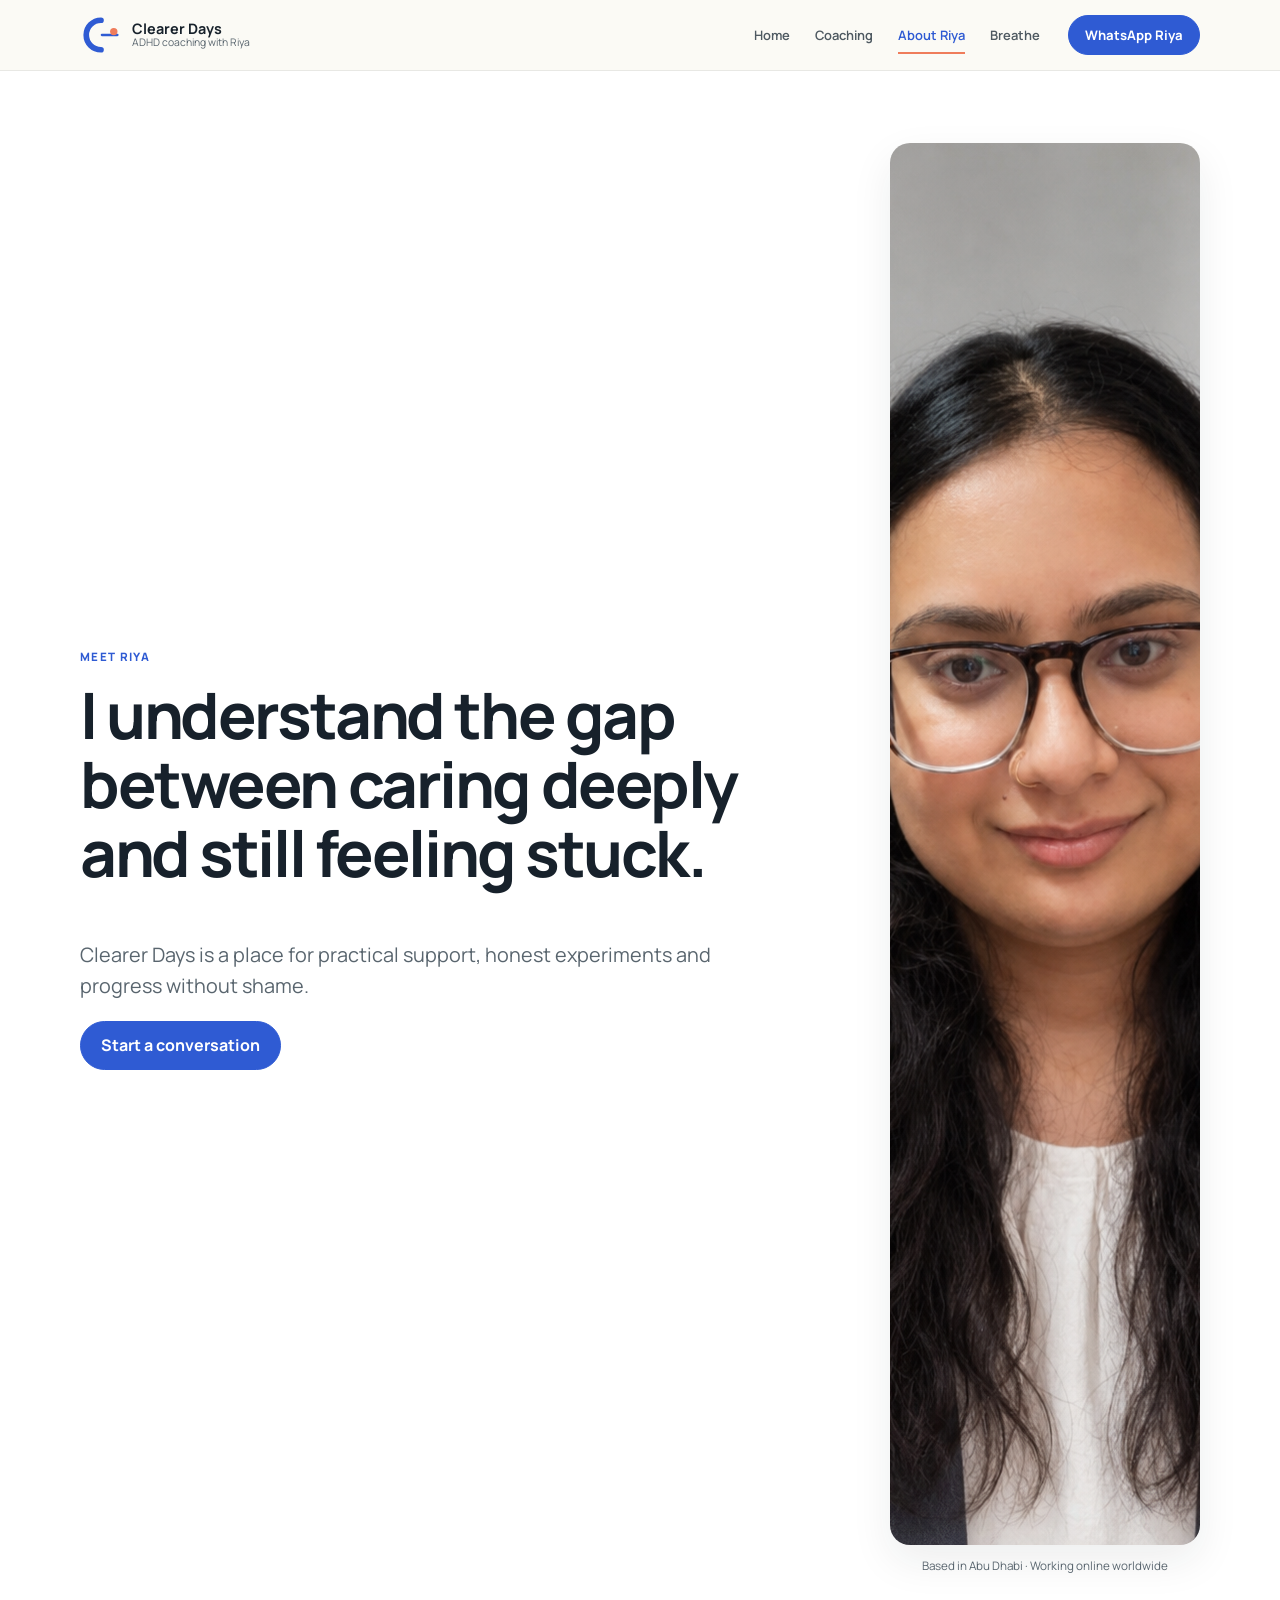
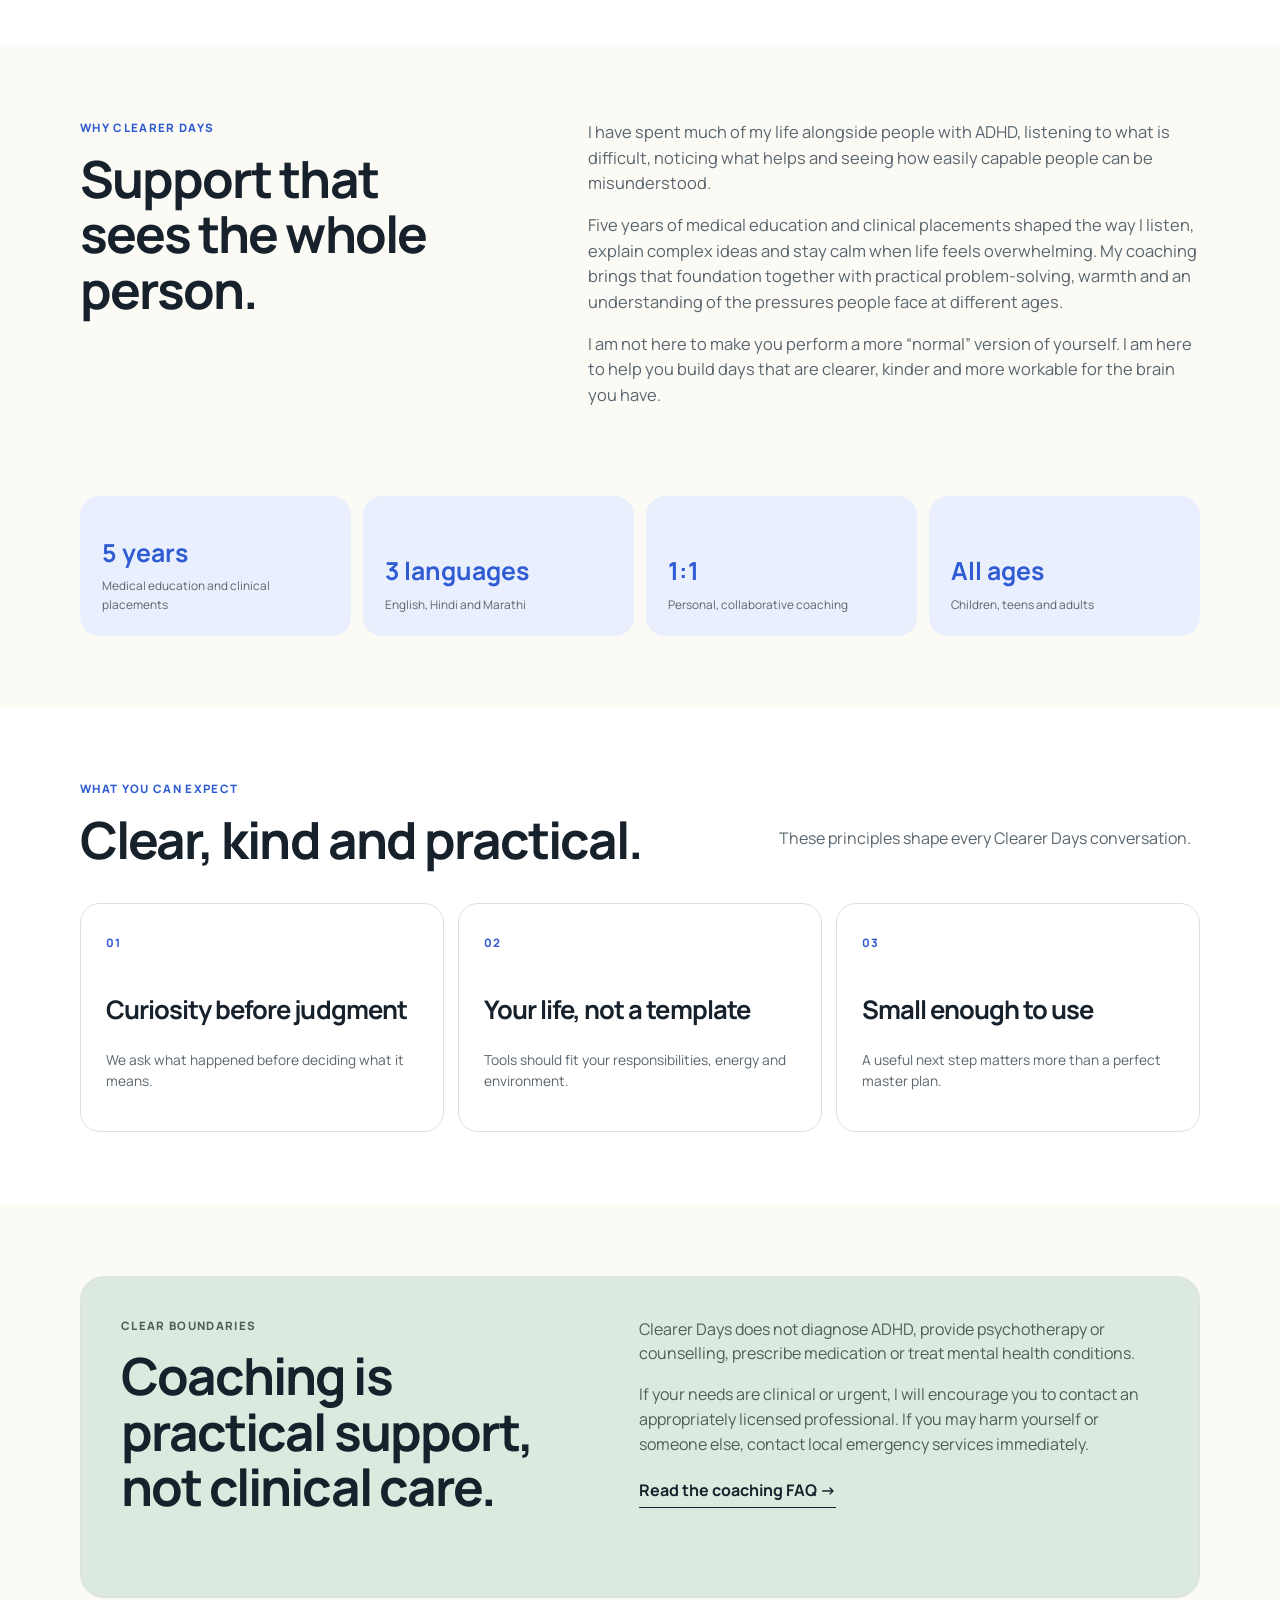
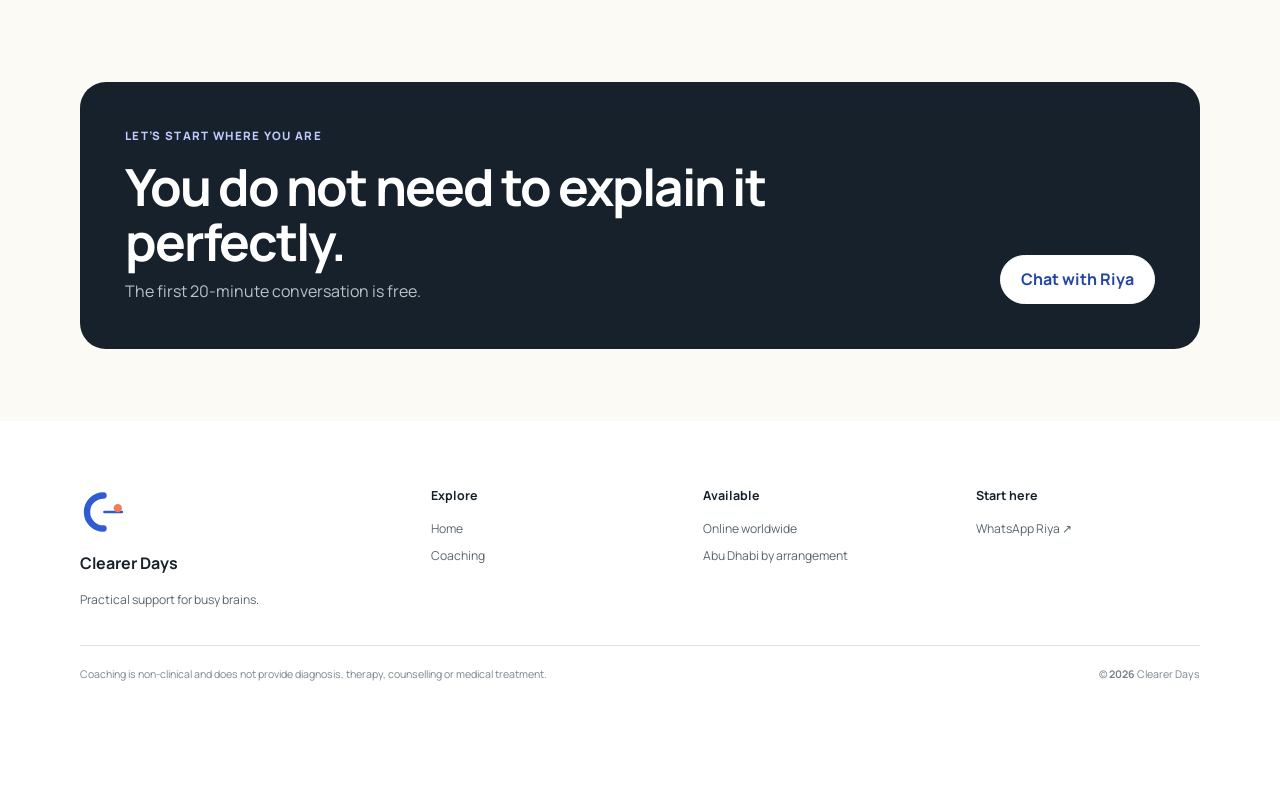
==== commit afa806bf: "Welcome coaching clients of all ages" ====
--- a/about.html
+++ b/about.html
@@ -3,10 +3,10 @@
 <header class="site-header"><div class="shell header-inner"><a class="brand" href="index.html"><img src="assets/brand/logos/clearer-days-symbol.svg" alt="" width="42" height="42"><span><strong>Clearer Days</strong><small>ADHD coaching with Riya</small></span></a><button class="menu-button" aria-expanded="false" aria-controls="mainNav"><span class="sr-only">Open menu</span><i></i><i></i></button><nav class="main-nav" id="mainNav"><a href="index.html">Home</a><a href="coaching.html">Coaching</a><a href="about.html" aria-current="page">About Riya</a><a href="index.html#breathe">Breathe</a></nav><a class="button button-small header-cta" data-whatsapp="fit" href="https://wa.me/971502278067">WhatsApp Riya</a></div></header>
 <main id="main">
   <section class="about-hero compact-section"><div class="shell about-hero-grid"><div><p class="eyebrow">Meet Riya</p><h1>I understand the gap between caring deeply and still feeling stuck.</h1><p class="lede">Clearer Days is a place for practical support, honest experiments and progress without shame.</p><a class="button" data-whatsapp="fit" href="https://wa.me/971502278067">Start a conversation</a></div><figure><img src="assets/riya-portrait-rectangular.png" alt="Riya Chitnis, ADHD coach and founder of Clearer Days" width="1122" height="1402"><figcaption>Based in Abu Dhabi · Working online worldwide</figcaption></figure></div></section>
-  <section class="story compact-section"><div class="shell story-grid"><div><p class="eyebrow">Why Clearer Days</p><h2>Support that sees the whole person.</h2></div><div><p>I have spent much of my life alongside people with ADHD—listening to what is difficult, noticing what helps and seeing how easily capable people can be misunderstood.</p><p>Five years of medical education and clinical placements shaped the way I listen, explain complex ideas and stay calm when life feels overwhelming. My coaching brings that foundation together with practical problem-solving, warmth and an understanding of the pressures adults face today.</p><p>I am not here to make you perform a more “normal” version of yourself. I am here to help you build days that are clearer, kinder and more workable for the brain you have.</p></div></div></section>
-  <section class="facts compact-section"><div class="shell fact-grid"><article><strong>5 years</strong><span>Medical education and clinical placements</span></article><article><strong>3 languages</strong><span>English, Hindi and Marathi</span></article><article><strong>1:1</strong><span>Personal, collaborative coaching</span></article><article><strong>18+</strong><span>Coaching for adults</span></article></div></section>
+  <section class="story compact-section"><div class="shell story-grid"><div><p class="eyebrow">Why Clearer Days</p><h2>Support that sees the whole person.</h2></div><div><p>I have spent much of my life alongside people with ADHD, listening to what is difficult, noticing what helps and seeing how easily capable people can be misunderstood.</p><p>Five years of medical education and clinical placements shaped the way I listen, explain complex ideas and stay calm when life feels overwhelming. My coaching brings that foundation together with practical problem-solving, warmth and an understanding of the pressures people face at different ages.</p><p>I am not here to make you perform a more “normal” version of yourself. I am here to help you build days that are clearer, kinder and more workable for the brain you have.</p></div></div></section>
+  <section class="facts compact-section"><div class="shell fact-grid"><article><strong>5 years</strong><span>Medical education and clinical placements</span></article><article><strong>3 languages</strong><span>English, Hindi and Marathi</span></article><article><strong>1:1</strong><span>Personal, collaborative coaching</span></article><article><strong>All ages</strong><span>Children, teens and adults</span></article></div></section>
   <section class="values compact-section"><div class="shell split-heading"><div><p class="eyebrow">What you can expect</p><h2>Clear, kind and practical.</h2></div><div><p>These principles shape every Clearer Days conversation.</p></div></div><div class="shell value-grid"><article><span>01</span><h3>Curiosity before judgment</h3><p>We ask what happened before deciding what it means.</p></article><article><span>02</span><h3>Your life, not a template</h3><p>Tools should fit your responsibilities, energy and environment.</p></article><article><span>03</span><h3>Small enough to use</h3><p>A useful next step matters more than a perfect master plan.</p></article></div></section>
-  <section class="scope compact-section"><div class="shell scope-card"><div><p class="eyebrow">Clear boundaries</p><h2>Coaching is practical support—not clinical care.</h2></div><div><p>Clearer Days does not diagnose ADHD, provide psychotherapy or counselling, prescribe medication or treat mental health conditions.</p><p>If your needs are clinical or urgent, I will encourage you to contact an appropriately licensed professional. If you may harm yourself or someone else, contact local emergency services immediately.</p><a class="text-link" href="coaching.html#faq">Read the coaching FAQ →</a></div></div></section>
+  <section class="scope compact-section"><div class="shell scope-card"><div><p class="eyebrow">Clear boundaries</p><h2>Coaching is practical support, not clinical care.</h2></div><div><p>Clearer Days does not diagnose ADHD, provide psychotherapy or counselling, prescribe medication or treat mental health conditions.</p><p>If your needs are clinical or urgent, I will encourage you to contact an appropriately licensed professional. If you may harm yourself or someone else, contact local emergency services immediately.</p><a class="text-link" href="coaching.html#faq">Read the coaching FAQ →</a></div></div></section>
   <section class="closing compact-section"><div class="shell closing-card"><div><p class="eyebrow">Let’s start where you are</p><h2>You do not need to explain it perfectly.</h2><p>The first 20-minute conversation is free.</p></div><a class="button button-light" data-whatsapp="fit" href="https://wa.me/971502278067">Chat with Riya</a></div></section>
 </main>
 <footer class="site-footer"><div class="shell footer-grid"><div class="brand-footer"><img src="assets/brand/logos/clearer-days-symbol.svg" alt="" width="52" height="52"><strong>Clearer Days</strong><span>Practical support for busy brains.</span></div><div><strong>Explore</strong><a href="index.html">Home</a><a href="coaching.html">Coaching</a></div><div><strong>Available</strong><span>Online worldwide</span><span>Abu Dhabi by arrangement</span></div><div><strong>Start here</strong><a data-whatsapp="fit" href="https://wa.me/971502278067">WhatsApp Riya ↗</a></div></div><div class="shell footer-legal"><span>Coaching is non-clinical and does not provide diagnosis, therapy, counselling or medical treatment.</span><span>© <b data-year>2026</b> Clearer Days</span></div></footer>
--- a/style.css
+++ b/style.css
@@ -3,13 +3,13 @@
 *,*::before,*::after{box-sizing:border-box}html{scroll-behavior:smooth;scroll-padding-top:90px}body{margin:0;background:var(--paper);color:var(--ink);font-family:var(--font);line-height:1.55;-webkit-font-smoothing:antialiased}body.menu-open{overflow:hidden}img{display:block;max-width:100%}a{color:inherit;text-decoration:none}button{color:inherit;font:inherit}h1,h2,h3,p{margin-top:0}h1,h2,h3{line-height:1.08;letter-spacing:-.038em}h1{max-width:760px;font-size:clamp(2.75rem,5.6vw,4.55rem);font-weight:720}h2{font-size:clamp(2.05rem,4vw,3.2rem);font-weight:710}h3{font-size:clamp(1.25rem,2vw,1.62rem)}p{max-width:68ch}.shell{width:min(1120px,calc(100% - 40px));margin-inline:auto}.compact-section{padding:72px 0}.sr-only{position:absolute;width:1px;height:1px;padding:0;margin:-1px;overflow:hidden;clip:rect(0,0,0,0);white-space:nowrap;border:0}.skip-link{position:fixed;z-index:1000;left:16px;top:10px;padding:10px 15px;border-radius:10px;background:var(--ink);color:#fff;transform:translateY(-150%)}.skip-link:focus{transform:none}:focus-visible{outline:3px solid var(--coral);outline-offset:3px}
 .eyebrow{margin-bottom:14px;color:var(--blue);font-size:.72rem;font-weight:780;letter-spacing:.115em;text-transform:uppercase}.lede{color:var(--muted);font-size:clamp(1.05rem,1.6vw,1.24rem);line-height:1.55}.button{display:inline-flex;min-height:48px;align-items:center;justify-content:center;padding:11px 20px;border:1px solid var(--blue);border-radius:999px;background:var(--blue);color:#fff;font-weight:720;cursor:pointer;transition:background .18s,transform .18s}.button:hover{background:var(--blue-dark);transform:translateY(-1px)}.button-small{min-height:40px;padding:8px 16px;font-size:.82rem}.button-light{border-color:#fff;background:#fff;color:var(--blue-dark)}.button-light:hover{background:#f0f3ff}.button-outline{border-color:#cbd0cb;background:transparent;color:var(--ink)}.button-outline:hover{border-color:var(--ink);background:var(--ink);color:#fff}.text-link{display:inline-block;padding:5px 0;border-bottom:1px solid currentColor;font-weight:700}.text-button{border:0;border-bottom:1px solid currentColor;background:transparent;cursor:pointer;font-weight:700}.actions{display:flex;align-items:center;gap:22px;margin-top:28px}
 .site-header{position:sticky;top:0;z-index:100;border-bottom:1px solid rgba(23,33,43,.08);background:rgba(251,250,245,.92);backdrop-filter:blur(18px)}.header-inner{height:70px;display:flex;align-items:center;gap:28px}.brand{display:flex;align-items:center;gap:10px;margin-right:auto}.brand img{width:42px;height:42px}.brand span{display:flex;flex-direction:column;line-height:1.14}.brand strong{font-size:.9rem}.brand small{color:var(--muted);font-size:.65rem}.main-nav{display:flex;align-items:center;gap:25px}.main-nav a{padding:7px 0;color:#4e5961;font-size:.81rem;font-weight:620}.main-nav a:hover,.main-nav a[aria-current=page]{color:var(--blue)}.main-nav a[aria-current=page]{box-shadow:0 2px var(--coral)}.menu-button{display:none;width:42px;height:42px;border:0;background:transparent}.menu-button i{display:block;width:20px;height:2px;margin:5px auto;background:var(--ink);transition:transform .18s}
-.hero{padding-top:58px}.hero-grid{display:grid;grid-template-columns:minmax(0,1.25fr) minmax(260px,.55fr);gap:8vw;align-items:center}.hero h1 em{color:var(--blue);font-style:normal}.hero .lede{max-width:650px}.quick-facts{display:flex;gap:27px;padding:0;margin:34px 0 0;color:var(--muted);font-size:.8rem;list-style:none}.quick-facts li+li{position:relative}.quick-facts li+li::before{content:"";position:absolute;left:-15px;top:.6em;width:4px;height:4px;border-radius:50%;background:var(--coral)}.hero-photo{position:relative;max-width:345px;margin:0}.hero-photo img{width:100%;aspect-ratio:4/5;object-fit:cover;object-position:center top;border:8px solid #fff;border-radius:20px;box-shadow:var(--shadow)}.hero-photo figcaption{position:absolute;right:-20px;bottom:8px;display:flex;flex-direction:column;padding:12px 16px;border:1px solid var(--line);border-radius:14px;background:#fff;box-shadow:var(--shadow);font-size:.75rem}.hero-photo figcaption span{color:var(--muted)}
+.hero{padding-top:58px}.hero-grid{display:grid;grid-template-columns:minmax(0,1.25fr) minmax(260px,.55fr);gap:8vw;align-items:center}.hero h1 em{color:var(--blue);font-style:normal}.hero .lede{max-width:650px}.quick-facts{display:flex;gap:27px;padding:0;margin:34px 0 0;color:var(--muted);font-size:.8rem;list-style:none}.quick-facts li+li{position:relative}.quick-facts li+li::before{content:"";position:absolute;left:-15px;top:.6em;width:4px;height:4px;border-radius:50%;background:var(--coral)}.hero-photo{position:relative;max-width:320px;margin:0}.hero-photo img{width:100%;aspect-ratio:1;object-fit:cover;object-position:center 28%;border:8px solid #fff;border-radius:20px;box-shadow:var(--shadow)}.hero-photo figcaption{position:absolute;right:-20px;bottom:8px;display:flex;flex-direction:column;padding:12px 16px;border:1px solid var(--line);border-radius:14px;background:#fff;box-shadow:var(--shadow);font-size:.75rem}.hero-photo figcaption span{color:var(--muted)}
 .router{background:#fff}.section-heading{margin-bottom:34px}.section-heading h2{margin-bottom:10px}.section-heading.centered{text-align:center}.section-heading.centered p{margin-inline:auto}.router-grid{display:grid;grid-template-columns:repeat(4,1fr);gap:12px}.router-grid a{position:relative;min-height:178px;display:flex;flex-direction:column;padding:22px;border:1px solid var(--line);border-radius:20px;background:var(--paper);transition:border .18s,transform .18s,background .18s}.router-grid a:hover{border-color:var(--blue);background:#fff;transform:translateY(-2px)}.router-grid span{color:var(--coral);font-family:Georgia,serif;font-size:.86rem}.router-grid strong{margin:31px 0 4px;font-size:1.04rem}.router-grid small{color:var(--muted);font-size:.75rem}.router-grid b{position:absolute;right:20px;bottom:16px;color:var(--blue)}
 .split-heading{display:grid;grid-template-columns:1fr .72fr;gap:9vw;align-items:end;margin-bottom:36px}.split-heading h2{margin-bottom:0}.split-heading>div:last-child>p{color:var(--muted)}.mini-card-grid,.value-grid{display:grid;grid-template-columns:repeat(3,1fr);gap:14px}.mini-card-grid article,.value-grid article{min-height:190px;padding:25px;border:1px solid var(--line);border-radius:20px;background:#fff}.mini-card-grid span,.value-grid span,.friction-grid span{color:var(--blue);font-size:.72rem;font-weight:750;text-transform:uppercase;letter-spacing:.08em}.mini-card-grid h3{margin:48px 0 0}.trust{padding-top:10px}.trust-card{display:grid;grid-template-columns:100px 1fr auto;gap:32px;align-items:center;padding:40px;border-radius:26px;background:var(--blue);color:#fff}.trust-card .eyebrow{color:#fff}.trust-card h2{margin-bottom:12px;font-size:clamp(1.8rem,3vw,2.65rem)}.trust-card p:last-child{margin-bottom:0;color:#dce3ff}.trust-card>img{width:90px}
 .breathe-card{display:grid;grid-template-columns:1fr .72fr;overflow:hidden;border-radius:26px;background:var(--mist)}.breathe-card>div:first-child{padding:46px}.breath-stage{min-height:330px;display:flex;flex-direction:column;align-items:center;justify-content:center;background:var(--blue);color:#fff}.breath-ring{width:150px;height:150px;display:flex;flex-direction:column;align-items:center;justify-content:center;border:1px solid rgba(255,255,255,.6);border-radius:50%;box-shadow:0 0 0 22px rgba(255,255,255,.06),0 0 0 44px rgba(255,255,255,.035);transition:transform 4s ease-in-out}.breath-ring.inhale{transform:scale(1.15)}.breath-ring.exhale{transform:scale(.9);transition-duration:6s}.breath-ring span{font-size:2.45rem;font-weight:700;line-height:1}.breath-ring small{opacity:.75}.breath-stage p{margin:42px 0 0;font-size:.82rem;font-weight:650}.closing{padding-top:12px}.closing-card{display:grid;grid-template-columns:1fr auto;gap:40px;align-items:end;padding:45px;border-radius:26px;background:var(--ink);color:#fff}.closing-card .eyebrow{color:#bfc9ff}.closing-card h2{margin-bottom:10px}.closing-card p:last-child{margin-bottom:0;color:#bac2c8}
 .page-hero{background:#fff}.page-hero-inner{display:grid;grid-template-columns:1fr 280px;gap:8vw;align-items:end}.page-hero h1{font-size:clamp(2.5rem,5vw,4.2rem)}.page-jumps{display:flex;flex-direction:column;border:1px solid var(--line);border-radius:18px;background:var(--paper)}.page-jumps a{display:flex;justify-content:space-between;padding:13px 17px;border-bottom:1px solid var(--line);font-size:.82rem;font-weight:680}.page-jumps a:last-child{border:0}.page-jumps a::after{content:"↓";color:var(--blue)}.friction-grid{display:grid;grid-template-columns:repeat(2,1fr);gap:14px}.friction-grid article{min-height:220px;padding:28px;border:1px solid var(--line);border-radius:22px;background:#fff}.friction-grid h3{max-width:480px;margin:48px 0 12px}.friction-grid p{margin:0;color:var(--muted)}.process{background:var(--ink);color:#fff}.process .eyebrow{color:#aebeff}.process-list{display:grid;grid-template-columns:repeat(3,1fr);padding:0;list-style:none}.process-list li{display:grid;grid-template-columns:38px 1fr;gap:14px;padding:28px;border-left:1px solid rgba(255,255,255,.15)}.process-list li:first-child{border-left:0}.process-list b{color:var(--coral);font-family:Georgia,serif}.process-list h3{margin-bottom:10px}.process-list p{margin:0;color:#b6bec4;font-size:.9rem}
 .support-options{background:var(--sage)}.support-card{display:grid;grid-template-columns:1fr auto;gap:7vw;align-items:center}.support-card h2{margin-bottom:14px}.support-card p{color:#4f5e56}.support-card .fine-print{margin:18px 0 0;text-align:left;font-size:.76rem}.faq{background:#fff}.faq-layout{display:grid;grid-template-columns:.65fr 1fr;gap:9vw}.faq-layout>div:first-child>p:last-child{color:var(--muted)}.faq-list details{border-top:1px solid var(--line)}.faq-list details:last-child{border-bottom:1px solid var(--line)}.faq-list summary{position:relative;padding:20px 38px 20px 0;cursor:pointer;font-weight:700;list-style:none}.faq-list summary::-webkit-details-marker{display:none}.faq-list summary::after{content:"+";position:absolute;right:3px;color:var(--blue);font-size:1.35rem}.faq-list details[open] summary::after{transform:rotate(45deg)}.faq-list details p{padding:0 38px 19px 0;margin:0;color:var(--muted);font-size:.9rem}
-.about-hero{background:#fff}.about-hero-grid{display:grid;grid-template-columns:1fr 330px;gap:8vw;align-items:center}.about-hero h1{font-size:clamp(2.55rem,5vw,4.15rem)}.about-hero figure{margin:0}.about-hero figure img{width:100%;aspect-ratio:4/5;object-fit:cover;object-position:center top;border-radius:20px;box-shadow:var(--shadow)}.about-hero figcaption{margin-top:12px;color:var(--muted);text-align:center;font-size:.73rem}.story-grid{display:grid;grid-template-columns:.62fr 1fr;gap:10vw}.story-grid>div:last-child p{color:var(--muted);font-size:1.03rem}.facts{padding-top:0}.fact-grid{display:grid;grid-template-columns:repeat(4,1fr);gap:12px}.fact-grid article{display:flex;min-height:140px;flex-direction:column;justify-content:flex-end;padding:22px;border-radius:19px;background:var(--mist)}.fact-grid strong{color:var(--blue);font-size:1.55rem}.fact-grid span{margin-top:5px;color:var(--muted);font-size:.74rem}.values{background:#fff}.value-grid article p{color:var(--muted);font-size:.86rem}.value-grid h3{margin-top:42px}.scope-card{display:grid;grid-template-columns:.8fr 1fr;gap:8vw;padding:40px;border:1px solid var(--line);border-radius:24px;background:var(--sage)}.scope-card p{color:#4f5e56}
+.about-hero{background:#fff}.about-hero-grid{display:grid;grid-template-columns:1fr 310px;gap:8vw;align-items:center}.about-hero h1{font-size:clamp(2.55rem,5vw,4.15rem)}.about-hero figure{margin:0}.about-hero figure img{width:100%;aspect-ratio:1;object-fit:cover;object-position:center 28%;border-radius:20px;box-shadow:var(--shadow)}.about-hero figcaption{margin-top:12px;color:var(--muted);text-align:center;font-size:.73rem}.story-grid{display:grid;grid-template-columns:.62fr 1fr;gap:10vw}.story-grid>div:last-child p{color:var(--muted);font-size:1.03rem}.facts{padding-top:0}.fact-grid{display:grid;grid-template-columns:repeat(4,1fr);gap:12px}.fact-grid article{display:flex;min-height:140px;flex-direction:column;justify-content:flex-end;padding:22px;border-radius:19px;background:var(--mist)}.fact-grid strong{color:var(--blue);font-size:1.55rem}.fact-grid span{margin-top:5px;color:var(--muted);font-size:.74rem}.values{background:#fff}.value-grid article p{color:var(--muted);font-size:.86rem}.value-grid h3{margin-top:42px}.scope-card{display:grid;grid-template-columns:.8fr 1fr;gap:8vw;padding:40px;border:1px solid var(--line);border-radius:24px;background:var(--sage)}.scope-card p{color:#4f5e56}
 .site-footer{padding:65px 0 105px;background:#fff}.footer-grid{display:grid;grid-template-columns:1.35fr repeat(3,1fr);gap:48px}.footer-grid>div{display:flex;flex-direction:column;gap:8px}.footer-grid strong{margin-bottom:7px;font-size:.78rem}.footer-grid a,.footer-grid span{color:var(--muted);font-size:.76rem}.brand-footer img{width:47px;margin-bottom:5px}.brand-footer strong{font-size:1rem}.footer-legal{display:flex;justify-content:space-between;gap:30px;margin-top:35px;padding-top:20px;border-top:1px solid var(--line);color:#7b848a;font-size:.66rem}.mobile-dock{display:none}
 @media(max-width:950px){.main-nav{gap:16px}.main-nav a{font-size:.74rem}.router-grid{grid-template-columns:repeat(2,1fr)}.process-list{grid-template-columns:1fr}.process-list li{border-left:0;border-top:1px solid rgba(255,255,255,.15)}.process-list li:first-child{border-top:0}.fact-grid{grid-template-columns:repeat(2,1fr)}}
 @media(max-width:760px){html{scroll-padding-top:80px}body{padding-bottom:70px}.shell{width:min(100% - 30px,1120px)}.compact-section{padding:50px 0}.header-inner{height:64px}.header-cta{display:none}.menu-button{display:block;margin-left:auto;cursor:pointer}.menu-button[aria-expanded=true] i:first-of-type{transform:translateY(3.5px) rotate(45deg)}.menu-button[aria-expanded=true] i:last-of-type{transform:translateY(-3.5px) rotate(-45deg)}.main-nav{position:fixed;inset:64px 0 auto;display:none;flex-direction:column;align-items:stretch;gap:0;padding:12px 20px 22px;border-bottom:1px solid var(--line);background:var(--paper);box-shadow:var(--shadow)}.main-nav.open{display:flex}.main-nav a{padding:14px 2px;border-bottom:1px solid var(--line);font-size:.95rem}.main-nav a[aria-current=page]{box-shadow:none;color:var(--blue)}.hero{padding-top:42px}.hero-grid,.page-hero-inner,.about-hero-grid{grid-template-columns:1fr}.hero-photo{width:235px;margin:20px auto 0}.hero-photo figcaption{right:-35px}.quick-facts{flex-wrap:wrap;row-gap:6px}.split-heading,.story-grid,.scope-card,.faq-layout,.support-card{grid-template-columns:1fr;gap:18px}.support-card .button{width:100%}.mini-card-grid,.value-grid{grid-template-columns:1fr}.mini-card-grid article,.value-grid article{min-height:150px}.trust-card{grid-template-columns:70px 1fr;padding:30px 24px}.trust-card>img{width:65px}.trust-card>.button{grid-column:1/-1;width:100%}.breathe-card{grid-template-columns:1fr}.breathe-card>div:first-child{padding:32px 24px}.breath-stage{min-height:280px}.closing-card{grid-template-columns:1fr;padding:32px 24px}.closing-card .button{width:100%}.page-jumps{display:grid;grid-template-columns:1fr 1fr}.page-jumps a:nth-child(2){border-right:0}.friction-grid{grid-template-columns:1fr}.friction-grid article{min-height:180px}.friction-grid h3{margin-top:34px}.about-hero figure{max-width:280px;margin-inline:auto}.footer-grid{grid-template-columns:1fr 1fr;gap:30px}.footer-legal{flex-direction:column}.mobile-dock{position:fixed;z-index:99;left:8px;right:8px;bottom:8px;height:59px;display:grid;grid-template-columns:repeat(4,1fr);padding:5px;border:1px solid var(--line);border-radius:18px;background:rgba(255,255,255,.96);box-shadow:0 8px 35px rgba(23,33,43,.15);backdrop-filter:blur(15px);padding-bottom:max(5px,env(safe-area-inset-bottom))}.mobile-dock a{display:flex;flex-direction:column;align-items:center;justify-content:center;gap:1px;border-radius:12px;color:var(--muted);font-size:.61rem;font-weight:700}.mobile-dock a span{font-size:1rem;line-height:1}.mobile-dock a[aria-current=page]{background:var(--mist);color:var(--blue)}}
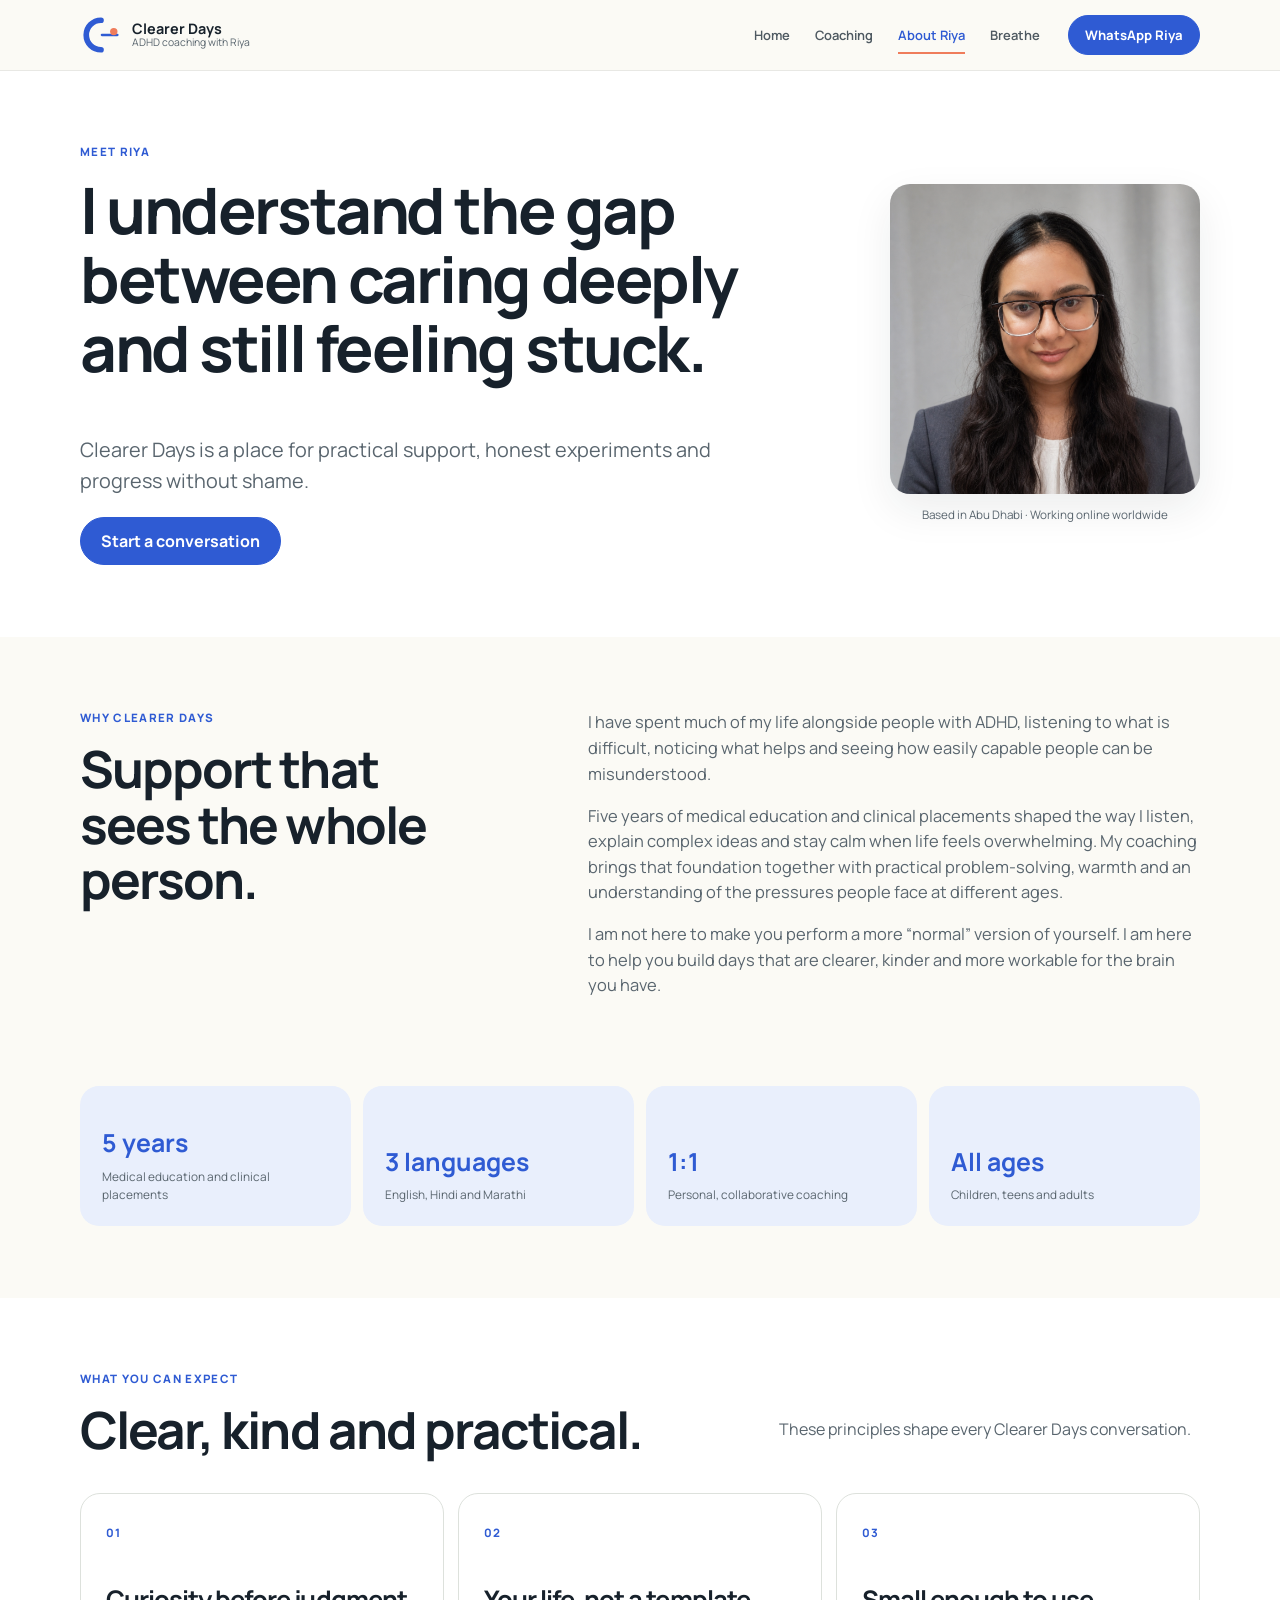
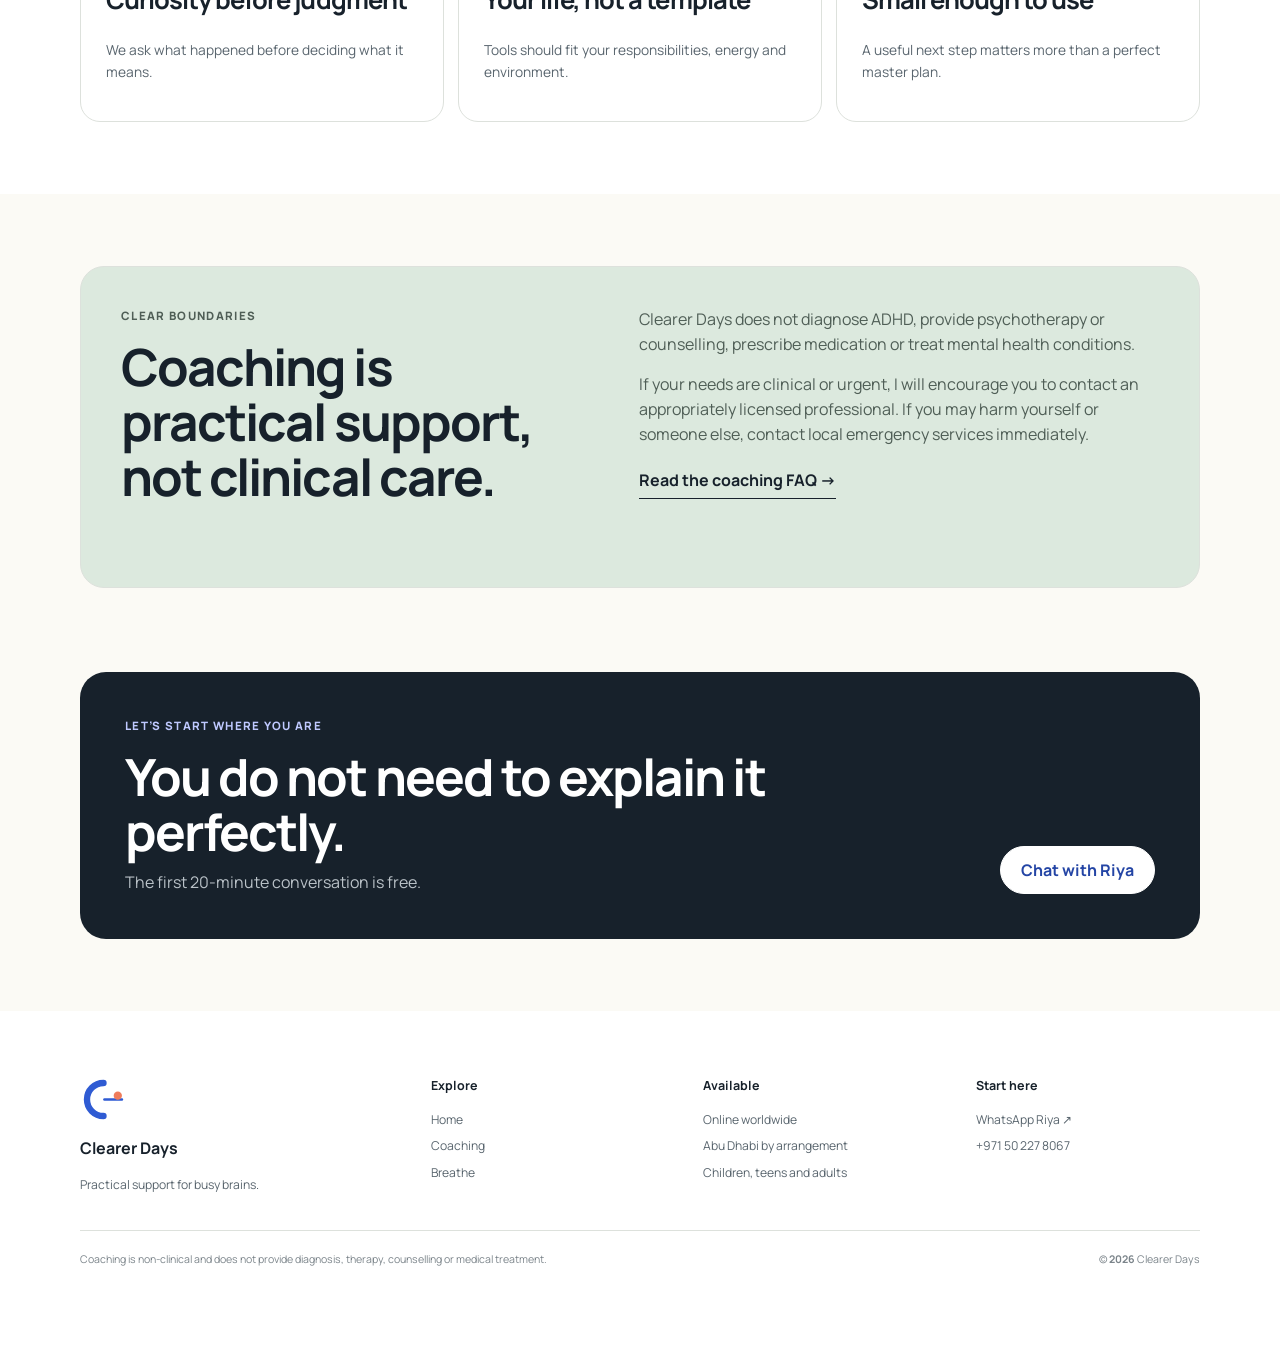
==== commit 3656dbe3: "Audit site: add missing OG tags, align footers and nav labels, add button types and figcaption safet" ====
--- a/about.html
+++ b/about.html
@@ -1,6 +1,6 @@
-<!doctype html><html lang="en"><head><meta charset="utf-8"><meta name="viewport" content="width=device-width,initial-scale=1"><title>About Riya | Clearer Days ADHD Coaching</title><meta name="description" content="Meet Riya Chitnis, founder of Clearer Days ADHD coaching in Abu Dhabi and online."><meta name="theme-color" content="#fbfaf5"><link rel="icon" href="assets/brand/logos/clearer-days-symbol.svg"><link rel="stylesheet" href="style.css"></head>
+<!doctype html><html lang="en"><head><meta charset="utf-8"><meta name="viewport" content="width=device-width,initial-scale=1"><title>About Riya | Clearer Days ADHD Coaching</title><meta name="description" content="Meet Riya Chitnis, founder of Clearer Days ADHD coaching in Abu Dhabi and online."><meta name="theme-color" content="#fbfaf5"><meta property="og:title" content="About Riya | Clearer Days ADHD Coaching"><meta property="og:description" content="Practical support for busy brains. Meet Riya Chitnis."><meta property="og:image" content="assets/brand/social/instagram-quote-square.png"><meta property="og:type" content="website"><link rel="icon" href="assets/brand/logos/clearer-days-symbol.svg"><link rel="stylesheet" href="style.css"></head>
 <body data-page="about"><a class="skip-link" href="#main">Skip to content</a>
-<header class="site-header"><div class="shell header-inner"><a class="brand" href="index.html"><img src="assets/brand/logos/clearer-days-symbol.svg" alt="" width="42" height="42"><span><strong>Clearer Days</strong><small>ADHD coaching with Riya</small></span></a><button class="menu-button" aria-expanded="false" aria-controls="mainNav"><span class="sr-only">Open menu</span><i></i><i></i></button><nav class="main-nav" id="mainNav"><a href="index.html">Home</a><a href="coaching.html">Coaching</a><a href="about.html" aria-current="page">About Riya</a><a href="index.html#breathe">Breathe</a></nav><a class="button button-small header-cta" data-whatsapp="fit" href="https://wa.me/971502278067">WhatsApp Riya</a></div></header>
+<header class="site-header"><div class="shell header-inner"><a class="brand" href="index.html" aria-label="Clearer Days home"><img src="assets/brand/logos/clearer-days-symbol.svg" alt="" width="42" height="42"><span><strong>Clearer Days</strong><small>ADHD coaching with Riya</small></span></a><button class="menu-button" type="button" aria-expanded="false" aria-controls="mainNav"><span class="sr-only">Open menu</span><i></i><i></i></button><nav class="main-nav" id="mainNav" aria-label="Main navigation"><a href="index.html">Home</a><a href="coaching.html">Coaching</a><a href="about.html" aria-current="page">About Riya</a><a href="index.html#breathe">Breathe</a></nav><a class="button button-small header-cta" data-whatsapp="fit" href="https://wa.me/971502278067">WhatsApp Riya</a></div></header>
 <main id="main">
   <section class="about-hero compact-section"><div class="shell about-hero-grid"><div><p class="eyebrow">Meet Riya</p><h1>I understand the gap between caring deeply and still feeling stuck.</h1><p class="lede">Clearer Days is a place for practical support, honest experiments and progress without shame.</p><a class="button" data-whatsapp="fit" href="https://wa.me/971502278067">Start a conversation</a></div><figure><img src="assets/riya-portrait-rectangular.png" alt="Riya Chitnis, ADHD coach and founder of Clearer Days" width="1122" height="1402"><figcaption>Based in Abu Dhabi · Working online worldwide</figcaption></figure></div></section>
   <section class="story compact-section"><div class="shell story-grid"><div><p class="eyebrow">Why Clearer Days</p><h2>Support that sees the whole person.</h2></div><div><p>I have spent much of my life alongside people with ADHD, listening to what is difficult, noticing what helps and seeing how easily capable people can be misunderstood.</p><p>Five years of medical education and clinical placements shaped the way I listen, explain complex ideas and stay calm when life feels overwhelming. My coaching brings that foundation together with practical problem-solving, warmth and an understanding of the pressures people face at different ages.</p><p>I am not here to make you perform a more “normal” version of yourself. I am here to help you build days that are clearer, kinder and more workable for the brain you have.</p></div></div></section>
@@ -9,5 +9,5 @@
   <section class="scope compact-section"><div class="shell scope-card"><div><p class="eyebrow">Clear boundaries</p><h2>Coaching is practical support, not clinical care.</h2></div><div><p>Clearer Days does not diagnose ADHD, provide psychotherapy or counselling, prescribe medication or treat mental health conditions.</p><p>If your needs are clinical or urgent, I will encourage you to contact an appropriately licensed professional. If you may harm yourself or someone else, contact local emergency services immediately.</p><a class="text-link" href="coaching.html#faq">Read the coaching FAQ →</a></div></div></section>
   <section class="closing compact-section"><div class="shell closing-card"><div><p class="eyebrow">Let’s start where you are</p><h2>You do not need to explain it perfectly.</h2><p>The first 20-minute conversation is free.</p></div><a class="button button-light" data-whatsapp="fit" href="https://wa.me/971502278067">Chat with Riya</a></div></section>
 </main>
-<footer class="site-footer"><div class="shell footer-grid"><div class="brand-footer"><img src="assets/brand/logos/clearer-days-symbol.svg" alt="" width="52" height="52"><strong>Clearer Days</strong><span>Practical support for busy brains.</span></div><div><strong>Explore</strong><a href="index.html">Home</a><a href="coaching.html">Coaching</a></div><div><strong>Available</strong><span>Online worldwide</span><span>Abu Dhabi by arrangement</span></div><div><strong>Start here</strong><a data-whatsapp="fit" href="https://wa.me/971502278067">WhatsApp Riya ↗</a></div></div><div class="shell footer-legal"><span>Coaching is non-clinical and does not provide diagnosis, therapy, counselling or medical treatment.</span><span>© <b data-year>2026</b> Clearer Days</span></div></footer>
+<footer class="site-footer"><div class="shell footer-grid"><div class="brand-footer"><img src="assets/brand/logos/clearer-days-symbol.svg" alt="" width="52" height="52"><strong>Clearer Days</strong><span>Practical support for busy brains.</span></div><div><strong>Explore</strong><a href="index.html">Home</a><a href="coaching.html">Coaching</a><a href="index.html#breathe">Breathe</a></div><div><strong>Available</strong><span>Online worldwide</span><span>Abu Dhabi by arrangement</span><span>Children, teens and adults</span></div><div><strong>Start here</strong><a data-whatsapp="fit" href="https://wa.me/971502278067">WhatsApp Riya ↗</a><span>+971 50 227 8067</span></div></div><div class="shell footer-legal"><span>Coaching is non-clinical and does not provide diagnosis, therapy, counselling or medical treatment.</span><span>© <b data-year>2026</b> Clearer Days</span></div></footer>
 <nav class="mobile-dock" aria-label="Quick navigation"><a href="index.html"><span>⌂</span>Home</a><a href="coaching.html"><span>▤</span>Coaching</a><a href="index.html#breathe"><span>◯</span>Breathe</a><a data-whatsapp="fit" href="https://wa.me/971502278067"><span>↗</span>Chat</a></nav><script src="script.js"></script></body></html>
--- a/style.css
+++ b/style.css
@@ -1,9 +1,9 @@
 @font-face{font-family:Manrope;src:url("assets/brand/Manrope-Variable.ttf") format("truetype");font-weight:200 800;font-display:swap}
 :root{color-scheme:light;--paper:#fbfaf5;--white:#fff;--ink:#17212b;--muted:#59656e;--line:#dde1dc;--blue:#2f5bd3;--blue-dark:#2445a5;--coral:#ef7c5b;--mist:#e9effc;--sage:#dce9de;--cream:#f4e4c5;--shadow:0 16px 42px rgba(23,33,43,.08);--radius:24px;--font:Manrope,-apple-system,BlinkMacSystemFont,"Segoe UI",sans-serif}
-*,*::before,*::after{box-sizing:border-box}html{scroll-behavior:smooth;scroll-padding-top:90px}body{margin:0;background:var(--paper);color:var(--ink);font-family:var(--font);line-height:1.55;-webkit-font-smoothing:antialiased}body.menu-open{overflow:hidden}img{display:block;max-width:100%}a{color:inherit;text-decoration:none}button{color:inherit;font:inherit}h1,h2,h3,p{margin-top:0}h1,h2,h3{line-height:1.08;letter-spacing:-.038em}h1{max-width:760px;font-size:clamp(2.75rem,5.6vw,4.55rem);font-weight:720}h2{font-size:clamp(2.05rem,4vw,3.2rem);font-weight:710}h3{font-size:clamp(1.25rem,2vw,1.62rem)}p{max-width:68ch}.shell{width:min(1120px,calc(100% - 40px));margin-inline:auto}.compact-section{padding:72px 0}.sr-only{position:absolute;width:1px;height:1px;padding:0;margin:-1px;overflow:hidden;clip:rect(0,0,0,0);white-space:nowrap;border:0}.skip-link{position:fixed;z-index:1000;left:16px;top:10px;padding:10px 15px;border-radius:10px;background:var(--ink);color:#fff;transform:translateY(-150%)}.skip-link:focus{transform:none}:focus-visible{outline:3px solid var(--coral);outline-offset:3px}
+*,*::before,*::after{box-sizing:border-box}html{scroll-behavior:smooth;scroll-padding-top:90px}body{margin:0;background:var(--paper);color:var(--ink);font-family:var(--font);line-height:1.55;-webkit-font-smoothing:antialiased}body.menu-open{overflow:hidden}img{display:block;max-width:100%;height:auto}a{color:inherit;text-decoration:none}button{color:inherit;font:inherit}h1,h2,h3,p{margin-top:0}h1,h2,h3{line-height:1.08;letter-spacing:-.038em}h1{max-width:760px;font-size:clamp(2.75rem,5.6vw,4.55rem);font-weight:720}h2{font-size:clamp(2.05rem,4vw,3.2rem);font-weight:710}h3{font-size:clamp(1.25rem,2vw,1.62rem)}p{max-width:68ch}.shell{width:min(1120px,calc(100% - 40px));margin-inline:auto}.compact-section{padding:72px 0}.sr-only{position:absolute;width:1px;height:1px;padding:0;margin:-1px;overflow:hidden;clip:rect(0,0,0,0);white-space:nowrap;border:0}.skip-link{position:fixed;z-index:1000;left:16px;top:10px;padding:10px 15px;border-radius:10px;background:var(--ink);color:#fff;transform:translateY(-150%)}.skip-link:focus{transform:none}:focus-visible{outline:3px solid var(--coral);outline-offset:3px}
 .eyebrow{margin-bottom:14px;color:var(--blue);font-size:.72rem;font-weight:780;letter-spacing:.115em;text-transform:uppercase}.lede{color:var(--muted);font-size:clamp(1.05rem,1.6vw,1.24rem);line-height:1.55}.button{display:inline-flex;min-height:48px;align-items:center;justify-content:center;padding:11px 20px;border:1px solid var(--blue);border-radius:999px;background:var(--blue);color:#fff;font-weight:720;cursor:pointer;transition:background .18s,transform .18s}.button:hover{background:var(--blue-dark);transform:translateY(-1px)}.button-small{min-height:40px;padding:8px 16px;font-size:.82rem}.button-light{border-color:#fff;background:#fff;color:var(--blue-dark)}.button-light:hover{background:#f0f3ff}.button-outline{border-color:#cbd0cb;background:transparent;color:var(--ink)}.button-outline:hover{border-color:var(--ink);background:var(--ink);color:#fff}.text-link{display:inline-block;padding:5px 0;border-bottom:1px solid currentColor;font-weight:700}.text-button{border:0;border-bottom:1px solid currentColor;background:transparent;cursor:pointer;font-weight:700}.actions{display:flex;align-items:center;gap:22px;margin-top:28px}
 .site-header{position:sticky;top:0;z-index:100;border-bottom:1px solid rgba(23,33,43,.08);background:rgba(251,250,245,.92);backdrop-filter:blur(18px)}.header-inner{height:70px;display:flex;align-items:center;gap:28px}.brand{display:flex;align-items:center;gap:10px;margin-right:auto}.brand img{width:42px;height:42px}.brand span{display:flex;flex-direction:column;line-height:1.14}.brand strong{font-size:.9rem}.brand small{color:var(--muted);font-size:.65rem}.main-nav{display:flex;align-items:center;gap:25px}.main-nav a{padding:7px 0;color:#4e5961;font-size:.81rem;font-weight:620}.main-nav a:hover,.main-nav a[aria-current=page]{color:var(--blue)}.main-nav a[aria-current=page]{box-shadow:0 2px var(--coral)}.menu-button{display:none;width:42px;height:42px;border:0;background:transparent}.menu-button i{display:block;width:20px;height:2px;margin:5px auto;background:var(--ink);transition:transform .18s}
-.hero{padding-top:58px}.hero-grid{display:grid;grid-template-columns:minmax(0,1.25fr) minmax(260px,.55fr);gap:8vw;align-items:center}.hero h1 em{color:var(--blue);font-style:normal}.hero .lede{max-width:650px}.quick-facts{display:flex;gap:27px;padding:0;margin:34px 0 0;color:var(--muted);font-size:.8rem;list-style:none}.quick-facts li+li{position:relative}.quick-facts li+li::before{content:"";position:absolute;left:-15px;top:.6em;width:4px;height:4px;border-radius:50%;background:var(--coral)}.hero-photo{position:relative;max-width:320px;margin:0}.hero-photo img{width:100%;aspect-ratio:1;object-fit:cover;object-position:center 28%;border:8px solid #fff;border-radius:20px;box-shadow:var(--shadow)}.hero-photo figcaption{position:absolute;right:-20px;bottom:8px;display:flex;flex-direction:column;padding:12px 16px;border:1px solid var(--line);border-radius:14px;background:#fff;box-shadow:var(--shadow);font-size:.75rem}.hero-photo figcaption span{color:var(--muted)}
+.hero{padding-top:58px}.hero-grid{display:grid;grid-template-columns:minmax(0,1.25fr) minmax(260px,.55fr);gap:8vw;align-items:center}.hero h1 em{color:var(--blue);font-style:normal}.hero .lede{max-width:650px}.quick-facts{display:flex;gap:27px;padding:0;margin:34px 0 0;color:var(--muted);font-size:.8rem;list-style:none}.quick-facts li+li{position:relative}.quick-facts li+li::before{content:"";position:absolute;left:-15px;top:.6em;width:4px;height:4px;border-radius:50%;background:var(--coral)}.hero-photo{position:relative;max-width:320px;margin:0}.hero-photo img{width:100%;aspect-ratio:1;object-fit:cover;object-position:center 28%;border:8px solid #fff;border-radius:20px;box-shadow:var(--shadow)}.hero-photo figcaption{position:absolute;right:-20px;bottom:8px;display:flex;flex-direction:column;padding:12px 16px;border:1px solid var(--line);border-radius:14px;background:#fff;box-shadow:var(--shadow);font-size:.75rem;max-width:calc(100vw - 32px)}.hero-photo figcaption span{color:var(--muted)}
 .router{background:#fff}.section-heading{margin-bottom:34px}.section-heading h2{margin-bottom:10px}.section-heading.centered{text-align:center}.section-heading.centered p{margin-inline:auto}.router-grid{display:grid;grid-template-columns:repeat(4,1fr);gap:12px}.router-grid a{position:relative;min-height:178px;display:flex;flex-direction:column;padding:22px;border:1px solid var(--line);border-radius:20px;background:var(--paper);transition:border .18s,transform .18s,background .18s}.router-grid a:hover{border-color:var(--blue);background:#fff;transform:translateY(-2px)}.router-grid span{color:var(--coral);font-family:Georgia,serif;font-size:.86rem}.router-grid strong{margin:31px 0 4px;font-size:1.04rem}.router-grid small{color:var(--muted);font-size:.75rem}.router-grid b{position:absolute;right:20px;bottom:16px;color:var(--blue)}
 .split-heading{display:grid;grid-template-columns:1fr .72fr;gap:9vw;align-items:end;margin-bottom:36px}.split-heading h2{margin-bottom:0}.split-heading>div:last-child>p{color:var(--muted)}.mini-card-grid,.value-grid{display:grid;grid-template-columns:repeat(3,1fr);gap:14px}.mini-card-grid article,.value-grid article{min-height:190px;padding:25px;border:1px solid var(--line);border-radius:20px;background:#fff}.mini-card-grid span,.value-grid span,.friction-grid span{color:var(--blue);font-size:.72rem;font-weight:750;text-transform:uppercase;letter-spacing:.08em}.mini-card-grid h3{margin:48px 0 0}.trust{padding-top:10px}.trust-card{display:grid;grid-template-columns:100px 1fr auto;gap:32px;align-items:center;padding:40px;border-radius:26px;background:var(--blue);color:#fff}.trust-card .eyebrow{color:#fff}.trust-card h2{margin-bottom:12px;font-size:clamp(1.8rem,3vw,2.65rem)}.trust-card p:last-child{margin-bottom:0;color:#dce3ff}.trust-card>img{width:90px}
 .breathe-card{display:grid;grid-template-columns:1fr .72fr;overflow:hidden;border-radius:26px;background:var(--mist)}.breathe-card>div:first-child{padding:46px}.breath-stage{min-height:330px;display:flex;flex-direction:column;align-items:center;justify-content:center;background:var(--blue);color:#fff}.breath-ring{width:150px;height:150px;display:flex;flex-direction:column;align-items:center;justify-content:center;border:1px solid rgba(255,255,255,.6);border-radius:50%;box-shadow:0 0 0 22px rgba(255,255,255,.06),0 0 0 44px rgba(255,255,255,.035);transition:transform 4s ease-in-out}.breath-ring.inhale{transform:scale(1.15)}.breath-ring.exhale{transform:scale(.9);transition-duration:6s}.breath-ring span{font-size:2.45rem;font-weight:700;line-height:1}.breath-ring small{opacity:.75}.breath-stage p{margin:42px 0 0;font-size:.82rem;font-weight:650}.closing{padding-top:12px}.closing-card{display:grid;grid-template-columns:1fr auto;gap:40px;align-items:end;padding:45px;border-radius:26px;background:var(--ink);color:#fff}.closing-card .eyebrow{color:#bfc9ff}.closing-card h2{margin-bottom:10px}.closing-card p:last-child{margin-bottom:0;color:#bac2c8}
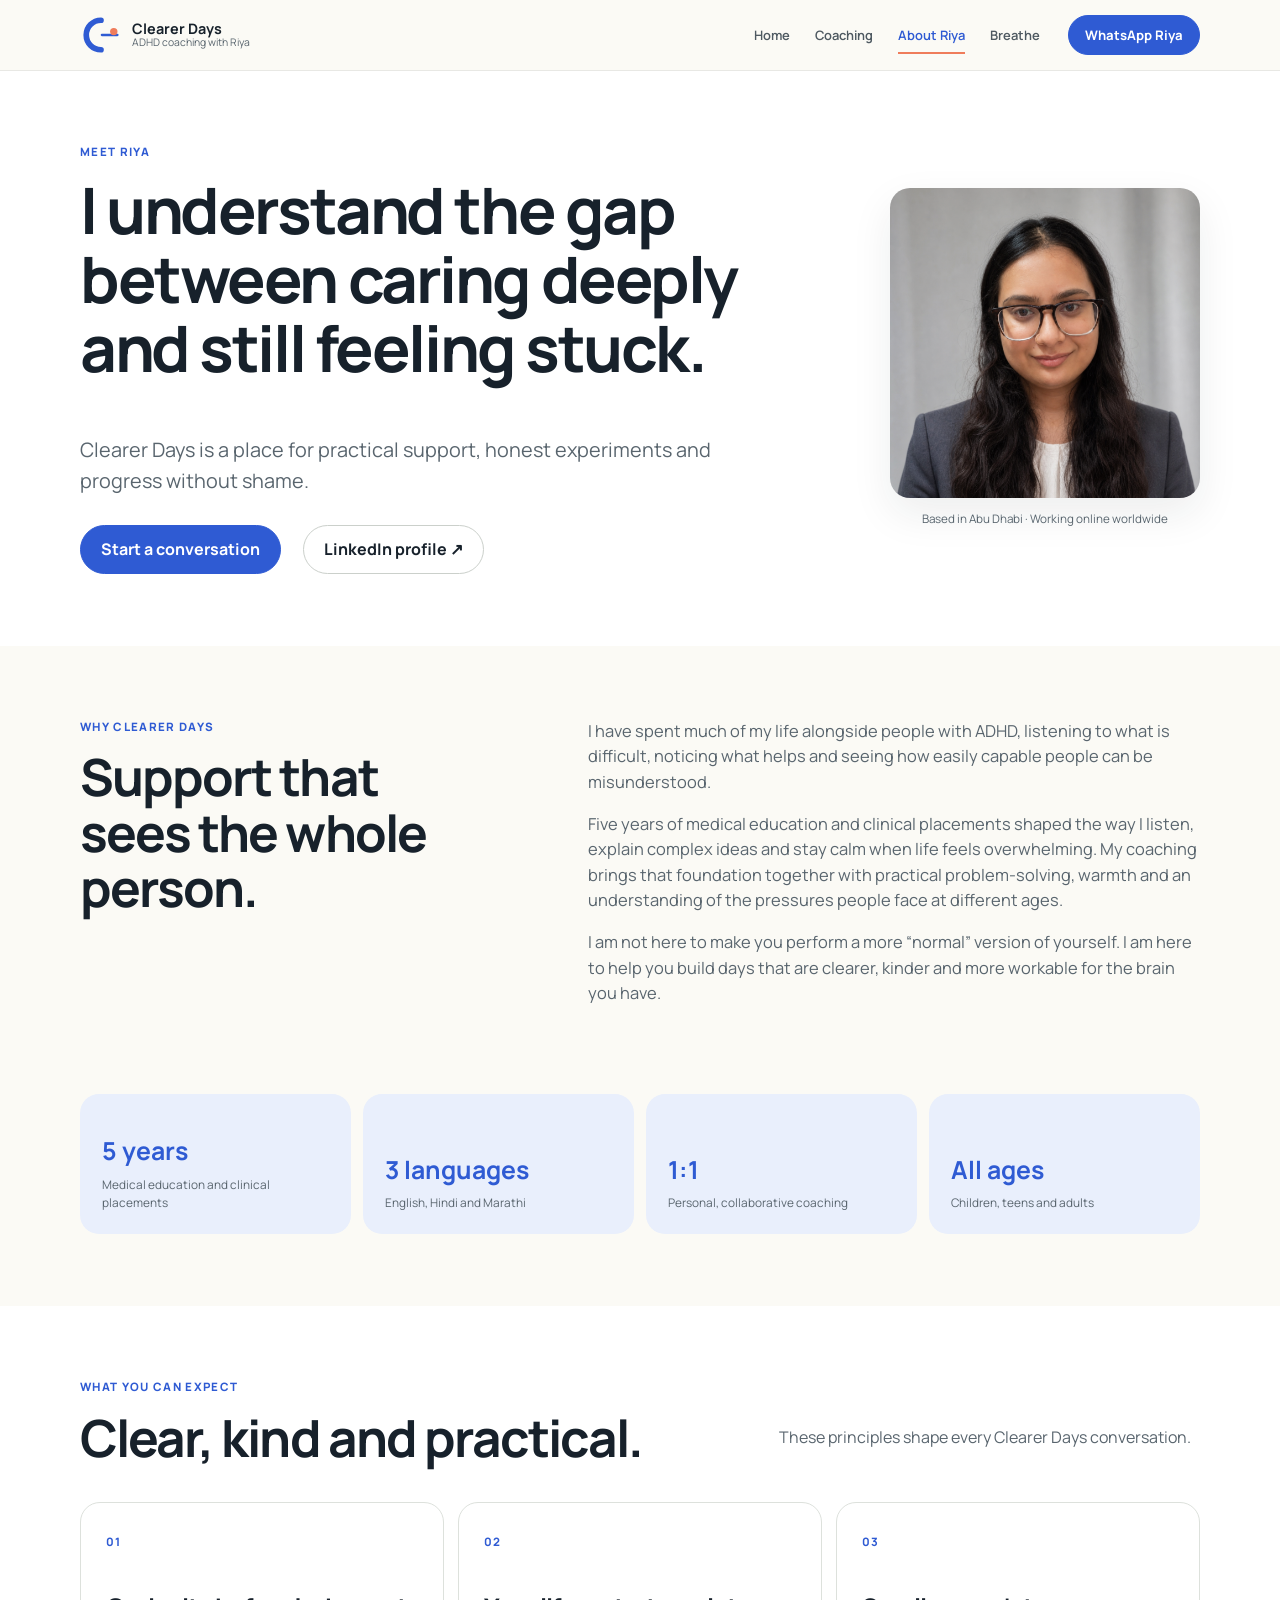
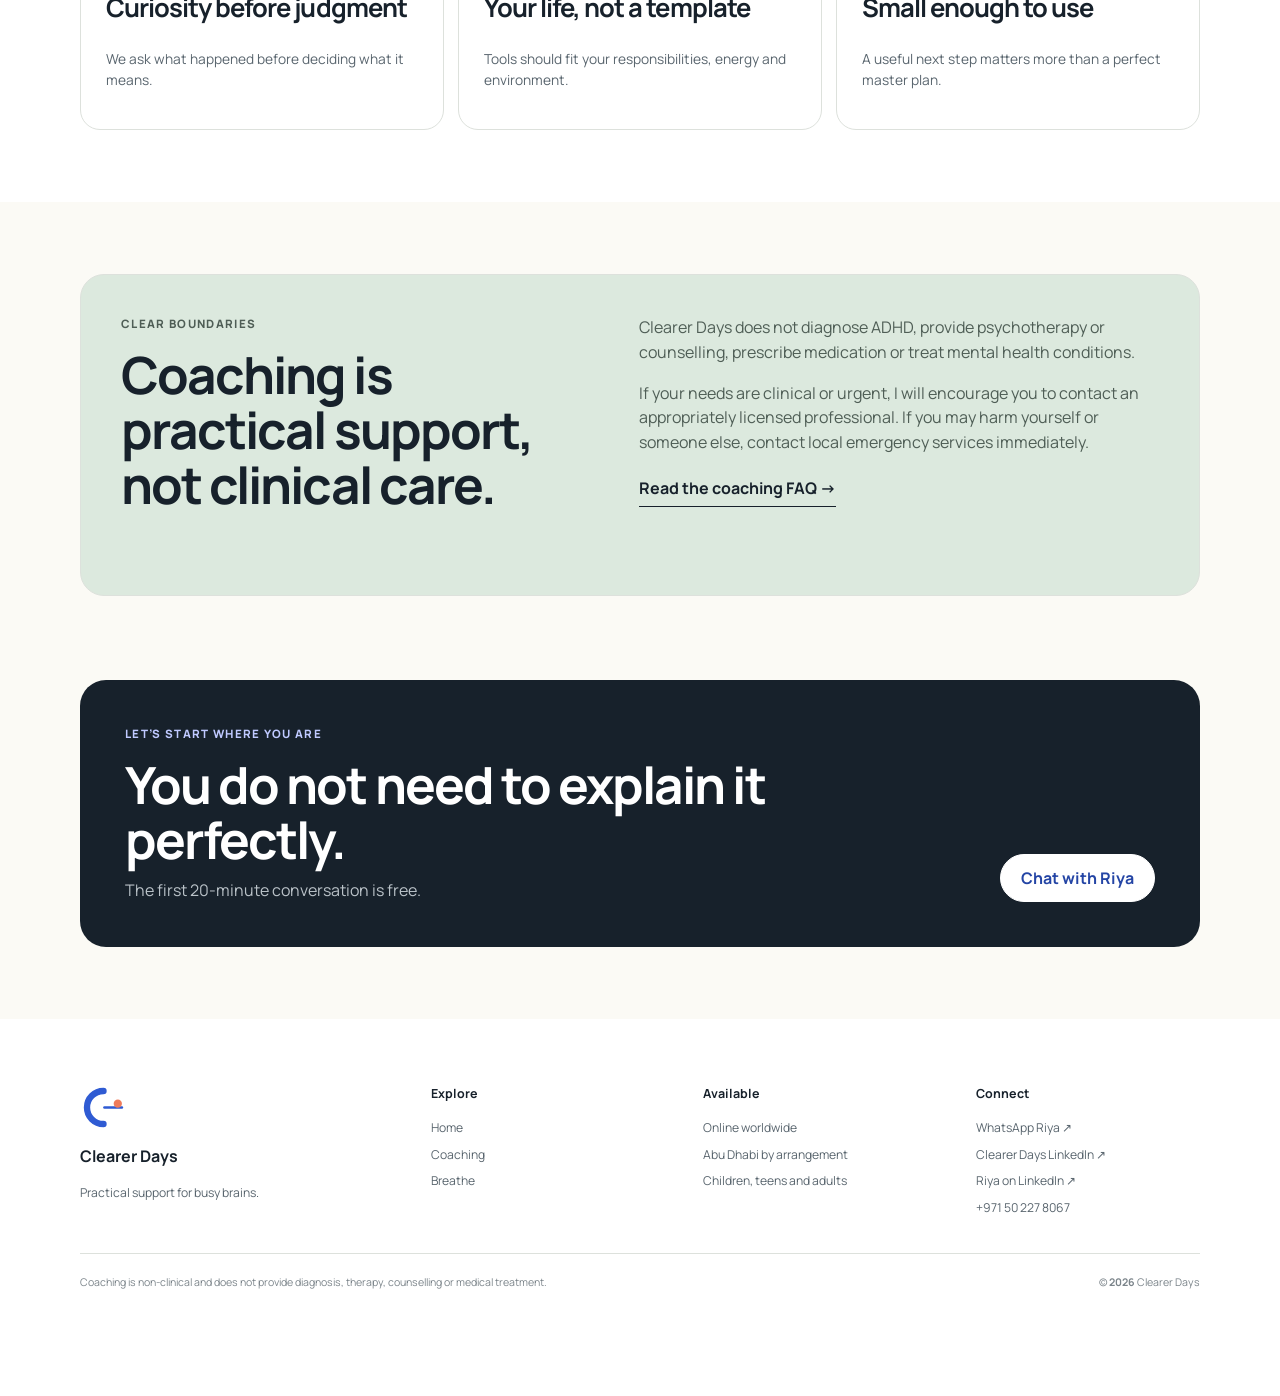
==== commit 84037abe: "Optimize site for SEO: add JSON-LD structured data, Open Graph, Twitter cards, canonical tags, sitem" ====
--- a/about.html
+++ b/about.html
@@ -1,13 +1,43 @@
-<!doctype html><html lang="en"><head><meta charset="utf-8"><meta name="viewport" content="width=device-width,initial-scale=1"><title>About Riya | Clearer Days ADHD Coaching</title><meta name="description" content="Meet Riya Chitnis, founder of Clearer Days ADHD coaching in Abu Dhabi and online."><meta name="theme-color" content="#fbfaf5"><meta property="og:title" content="About Riya | Clearer Days ADHD Coaching"><meta property="og:description" content="Practical support for busy brains. Meet Riya Chitnis."><meta property="og:image" content="assets/brand/social/instagram-quote-square.png"><meta property="og:type" content="website"><link rel="icon" href="assets/brand/logos/clearer-days-symbol.svg"><link rel="stylesheet" href="style.css"></head>
+<!doctype html><html lang="en"><head><meta charset="utf-8"><meta name="viewport" content="width=device-width,initial-scale=1"><title>About Riya Chitnis | Clearer Days ADHD Coaching</title><meta name="description" content="Meet Riya Chitnis, ADHD coach and founder of Clearer Days. Practical, compassionate coaching with 5 years medical education foundation in Abu Dhabi and online."><meta name="keywords" content="Riya Chitnis, ADHD coach, ADHD coach Abu Dhabi, neurodiversity coach, executive function coach, Clearer Days"><meta name="author" content="Riya Chitnis"><link rel="canonical" href="https://riyachitnis.github.io/about.html"><meta name="theme-color" content="#fbfaf5"><meta property="og:type" content="profile"><meta property="og:url" content="https://riyachitnis.github.io/about.html"><meta property="og:title" content="About Riya Chitnis | Clearer Days ADHD Coaching"><meta property="og:description" content="Meet Riya Chitnis, ADHD coach and founder of Clearer Days. 5 years medical education foundation, multilingual, working in Abu Dhabi and online worldwide."><meta property="og:image" content="https://riyachitnis.github.io/assets/riya-portrait-rectangular.png"><meta property="og:locale" content="en_US"><meta name="twitter:card" content="summary_large_image"><meta name="twitter:title" content="About Riya Chitnis | Clearer Days ADHD Coaching"><meta name="twitter:description" content="Meet Riya Chitnis: ADHD coach offering compassionate, practical support for busy brains."><meta name="twitter:image" content="https://riyachitnis.github.io/assets/riya-portrait-rectangular.png"><link rel="icon" href="assets/brand/logos/clearer-days-symbol.svg"><link rel="stylesheet" href="style.css"><script type="application/ld+json">
+{
+  "@context": "https://schema.org",
+  "@graph": [
+    {
+      "@type": "AboutPage",
+      "@id": "https://riyachitnis.github.io/about.html#webpage",
+      "url": "https://riyachitnis.github.io/about.html",
+      "name": "About Riya Chitnis | Clearer Days ADHD Coaching",
+      "description": "Meet Riya Chitnis, founder of Clearer Days ADHD coaching in Abu Dhabi and online.",
+      "mainEntity": {
+        "@type": "Person",
+        "@id": "https://riyachitnis.github.io/#riya-chitnis",
+        "name": "Riya Chitnis",
+        "jobTitle": "ADHD Coach & Founder",
+        "worksFor": {
+          "@type": "ProfessionalService",
+          "name": "Clearer Days",
+          "url": "https://riyachitnis.github.io/",
+          "sameAs": "https://www.linkedin.com/company/clearer-days-adhd-coaching"
+        },
+        "sameAs": "https://www.linkedin.com/in/riya-chitnis/",
+        "image": "https://riyachitnis.github.io/assets/riya-portrait-rectangular.png",
+        "description": "ADHD coach offering compassionate, practical support for children, teens and adults with a 5-year medical education and clinical experience background.",
+        "knowsLanguage": ["English", "Hindi", "Marathi"],
+        "knowsAbout": ["ADHD Coaching", "Executive Dysfunction", "Neurodiversity", "Time Management", "Overwhelm Management"]
+      }
+    }
+  ]
+}
+</script></head>
 <body data-page="about"><a class="skip-link" href="#main">Skip to content</a>
 <header class="site-header"><div class="shell header-inner"><a class="brand" href="index.html" aria-label="Clearer Days home"><img src="assets/brand/logos/clearer-days-symbol.svg" alt="" width="42" height="42"><span><strong>Clearer Days</strong><small>ADHD coaching with Riya</small></span></a><button class="menu-button" type="button" aria-expanded="false" aria-controls="mainNav"><span class="sr-only">Open menu</span><i></i><i></i></button><nav class="main-nav" id="mainNav" aria-label="Main navigation"><a href="index.html">Home</a><a href="coaching.html">Coaching</a><a href="about.html" aria-current="page">About Riya</a><a href="index.html#breathe">Breathe</a></nav><a class="button button-small header-cta" data-whatsapp="fit" href="https://wa.me/971502278067">WhatsApp Riya</a></div></header>
 <main id="main">
-  <section class="about-hero compact-section"><div class="shell about-hero-grid"><div><p class="eyebrow">Meet Riya</p><h1>I understand the gap between caring deeply and still feeling stuck.</h1><p class="lede">Clearer Days is a place for practical support, honest experiments and progress without shame.</p><a class="button" data-whatsapp="fit" href="https://wa.me/971502278067">Start a conversation</a></div><figure><img src="assets/riya-portrait-rectangular.png" alt="Riya Chitnis, ADHD coach and founder of Clearer Days" width="1122" height="1402"><figcaption>Based in Abu Dhabi · Working online worldwide</figcaption></figure></div></section>
+  <section class="about-hero compact-section"><div class="shell about-hero-grid"><div><p class="eyebrow">Meet Riya</p><h1>I understand the gap between caring deeply and still feeling stuck.</h1><p class="lede">Clearer Days is a place for practical support, honest experiments and progress without shame.</p><div class="actions"><a class="button" data-whatsapp="fit" href="https://wa.me/971502278067">Start a conversation</a><a class="button button-outline" href="https://www.linkedin.com/in/riya-chitnis/" target="_blank" rel="noopener noreferrer">LinkedIn profile ↗</a></div></div><figure><img src="assets/riya-portrait-rectangular.png" alt="Riya Chitnis, ADHD coach and founder of Clearer Days" width="1122" height="1402"><figcaption>Based in Abu Dhabi · Working online worldwide</figcaption></figure></div></section>
   <section class="story compact-section"><div class="shell story-grid"><div><p class="eyebrow">Why Clearer Days</p><h2>Support that sees the whole person.</h2></div><div><p>I have spent much of my life alongside people with ADHD, listening to what is difficult, noticing what helps and seeing how easily capable people can be misunderstood.</p><p>Five years of medical education and clinical placements shaped the way I listen, explain complex ideas and stay calm when life feels overwhelming. My coaching brings that foundation together with practical problem-solving, warmth and an understanding of the pressures people face at different ages.</p><p>I am not here to make you perform a more “normal” version of yourself. I am here to help you build days that are clearer, kinder and more workable for the brain you have.</p></div></div></section>
   <section class="facts compact-section"><div class="shell fact-grid"><article><strong>5 years</strong><span>Medical education and clinical placements</span></article><article><strong>3 languages</strong><span>English, Hindi and Marathi</span></article><article><strong>1:1</strong><span>Personal, collaborative coaching</span></article><article><strong>All ages</strong><span>Children, teens and adults</span></article></div></section>
   <section class="values compact-section"><div class="shell split-heading"><div><p class="eyebrow">What you can expect</p><h2>Clear, kind and practical.</h2></div><div><p>These principles shape every Clearer Days conversation.</p></div></div><div class="shell value-grid"><article><span>01</span><h3>Curiosity before judgment</h3><p>We ask what happened before deciding what it means.</p></article><article><span>02</span><h3>Your life, not a template</h3><p>Tools should fit your responsibilities, energy and environment.</p></article><article><span>03</span><h3>Small enough to use</h3><p>A useful next step matters more than a perfect master plan.</p></article></div></section>
   <section class="scope compact-section"><div class="shell scope-card"><div><p class="eyebrow">Clear boundaries</p><h2>Coaching is practical support, not clinical care.</h2></div><div><p>Clearer Days does not diagnose ADHD, provide psychotherapy or counselling, prescribe medication or treat mental health conditions.</p><p>If your needs are clinical or urgent, I will encourage you to contact an appropriately licensed professional. If you may harm yourself or someone else, contact local emergency services immediately.</p><a class="text-link" href="coaching.html#faq">Read the coaching FAQ →</a></div></div></section>
   <section class="closing compact-section"><div class="shell closing-card"><div><p class="eyebrow">Let’s start where you are</p><h2>You do not need to explain it perfectly.</h2><p>The first 20-minute conversation is free.</p></div><a class="button button-light" data-whatsapp="fit" href="https://wa.me/971502278067">Chat with Riya</a></div></section>
 </main>
-<footer class="site-footer"><div class="shell footer-grid"><div class="brand-footer"><img src="assets/brand/logos/clearer-days-symbol.svg" alt="" width="52" height="52"><strong>Clearer Days</strong><span>Practical support for busy brains.</span></div><div><strong>Explore</strong><a href="index.html">Home</a><a href="coaching.html">Coaching</a><a href="index.html#breathe">Breathe</a></div><div><strong>Available</strong><span>Online worldwide</span><span>Abu Dhabi by arrangement</span><span>Children, teens and adults</span></div><div><strong>Start here</strong><a data-whatsapp="fit" href="https://wa.me/971502278067">WhatsApp Riya ↗</a><span>+971 50 227 8067</span></div></div><div class="shell footer-legal"><span>Coaching is non-clinical and does not provide diagnosis, therapy, counselling or medical treatment.</span><span>© <b data-year>2026</b> Clearer Days</span></div></footer>
+<footer class="site-footer"><div class="shell footer-grid"><div class="brand-footer"><img src="assets/brand/logos/clearer-days-symbol.svg" alt="" width="52" height="52"><strong>Clearer Days</strong><span>Practical support for busy brains.</span></div><div><strong>Explore</strong><a href="index.html">Home</a><a href="coaching.html">Coaching</a><a href="index.html#breathe">Breathe</a></div><div><strong>Available</strong><span>Online worldwide</span><span>Abu Dhabi by arrangement</span><span>Children, teens and adults</span></div><div><strong>Connect</strong><a data-whatsapp="fit" href="https://wa.me/971502278067">WhatsApp Riya ↗</a><a href="https://www.linkedin.com/company/clearer-days-adhd-coaching" target="_blank" rel="noopener noreferrer">Clearer Days LinkedIn ↗</a><a href="https://www.linkedin.com/in/riya-chitnis/" target="_blank" rel="noopener noreferrer">Riya on LinkedIn ↗</a><span>+971 50 227 8067</span></div></div><div class="shell footer-legal"><span>Coaching is non-clinical and does not provide diagnosis, therapy, counselling or medical treatment.</span><span>© <b data-year>2026</b> Clearer Days</span></div></footer>
 <nav class="mobile-dock" aria-label="Quick navigation"><a href="index.html"><span>⌂</span>Home</a><a href="coaching.html"><span>▤</span>Coaching</a><a href="index.html#breathe"><span>◯</span>Breathe</a><a data-whatsapp="fit" href="https://wa.me/971502278067"><span>↗</span>Chat</a></nav><script src="script.js"></script></body></html>
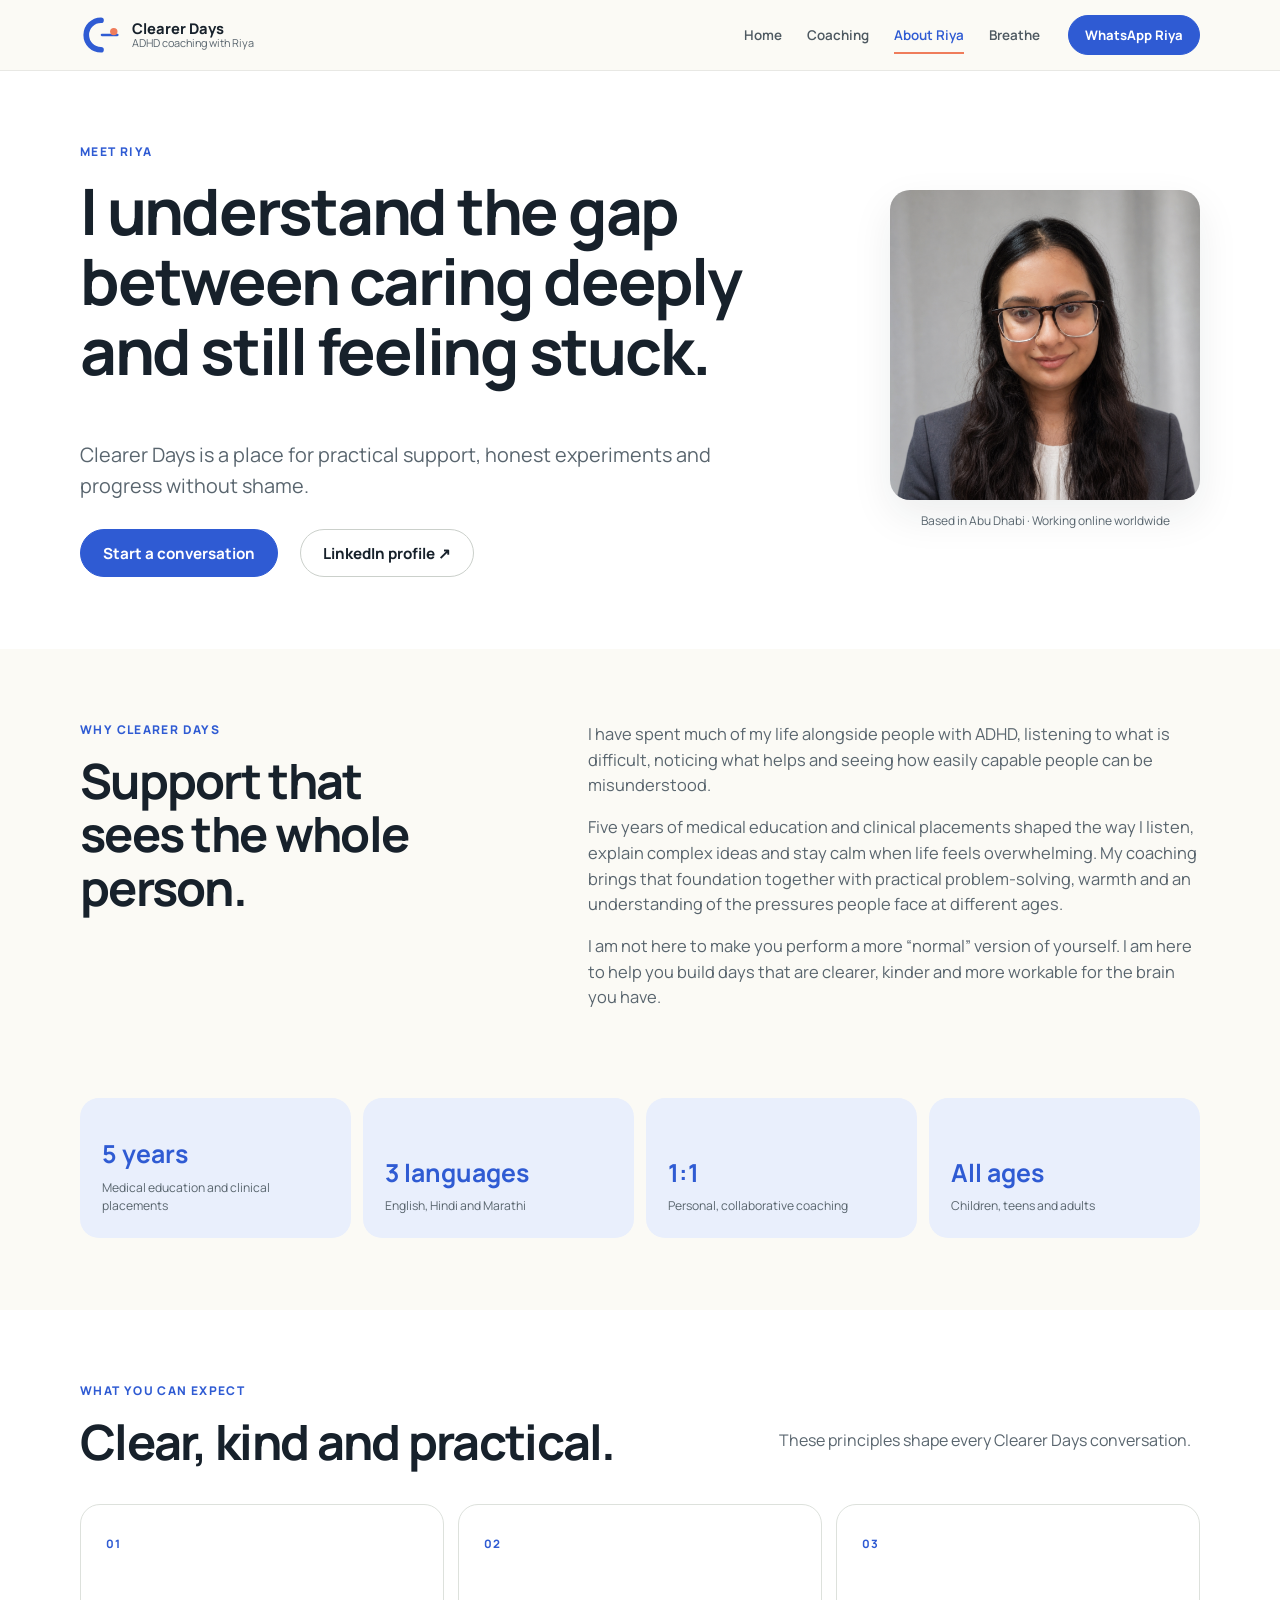
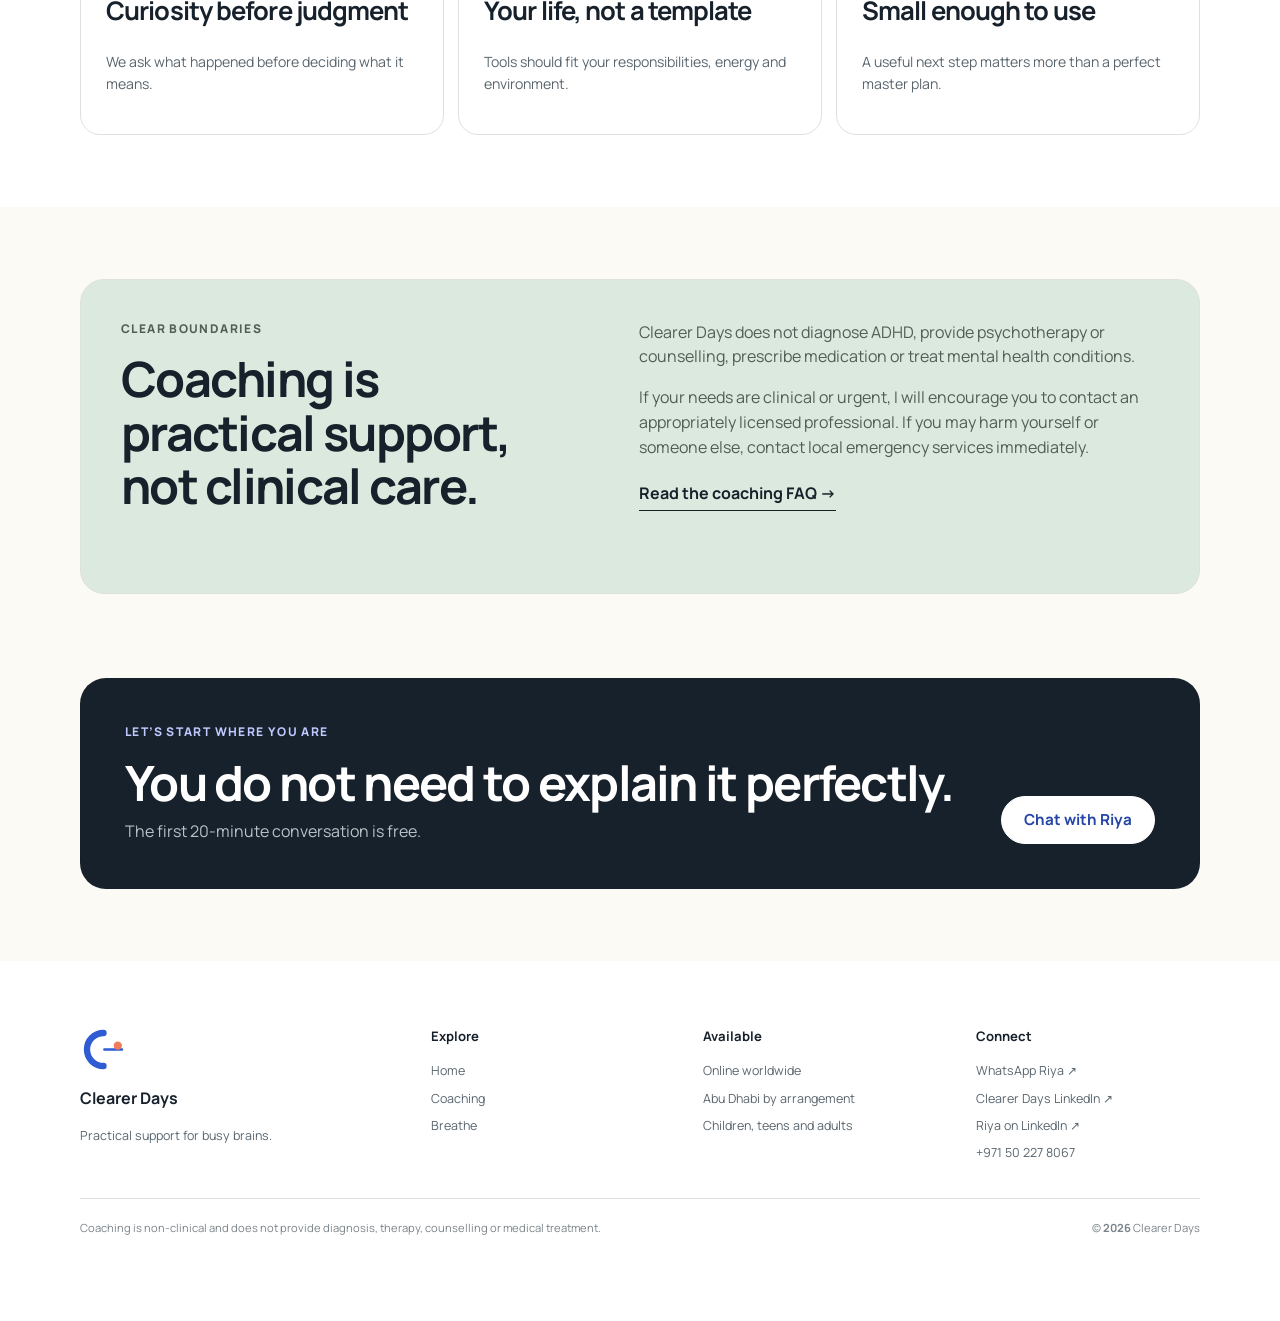
==== commit 4f818b29: "Optimize mobile experience: fix bottom nav dock anchoring, reorder hero portrait above fold, and enh" ====
--- a/about.html
+++ b/about.html
@@ -1,4 +1,4 @@
-<!doctype html><html lang="en"><head><meta charset="utf-8"><meta name="viewport" content="width=device-width,initial-scale=1"><title>About Riya Chitnis | Clearer Days ADHD Coaching</title><meta name="description" content="Meet Riya Chitnis, ADHD coach and founder of Clearer Days. Practical, compassionate coaching with 5 years medical education foundation in Abu Dhabi and online."><meta name="keywords" content="Riya Chitnis, ADHD coach, ADHD coach Abu Dhabi, neurodiversity coach, executive function coach, Clearer Days"><meta name="author" content="Riya Chitnis"><link rel="canonical" href="https://riyachitnis.github.io/about.html"><meta name="theme-color" content="#fbfaf5"><meta property="og:type" content="profile"><meta property="og:url" content="https://riyachitnis.github.io/about.html"><meta property="og:title" content="About Riya Chitnis | Clearer Days ADHD Coaching"><meta property="og:description" content="Meet Riya Chitnis, ADHD coach and founder of Clearer Days. 5 years medical education foundation, multilingual, working in Abu Dhabi and online worldwide."><meta property="og:image" content="https://riyachitnis.github.io/assets/riya-portrait-rectangular.png"><meta property="og:locale" content="en_US"><meta name="twitter:card" content="summary_large_image"><meta name="twitter:title" content="About Riya Chitnis | Clearer Days ADHD Coaching"><meta name="twitter:description" content="Meet Riya Chitnis: ADHD coach offering compassionate, practical support for busy brains."><meta name="twitter:image" content="https://riyachitnis.github.io/assets/riya-portrait-rectangular.png"><link rel="icon" href="assets/brand/logos/clearer-days-symbol.svg"><link rel="stylesheet" href="style.css"><script type="application/ld+json">
+<!doctype html><html lang="en"><head><meta charset="utf-8"><meta name="viewport" content="width=device-width, initial-scale=1, viewport-fit=cover"><title>About Riya Chitnis | Clearer Days ADHD Coaching</title><meta name="description" content="Meet Riya Chitnis, ADHD coach and founder of Clearer Days. Practical, compassionate coaching with 5 years medical education foundation in Abu Dhabi and online."><meta name="keywords" content="Riya Chitnis, ADHD coach, ADHD coach Abu Dhabi, neurodiversity coach, executive function coach, Clearer Days"><meta name="author" content="Riya Chitnis"><link rel="canonical" href="https://riyachitnis.github.io/about.html"><meta name="theme-color" content="#fbfaf5"><meta property="og:type" content="profile"><meta property="og:url" content="https://riyachitnis.github.io/about.html"><meta property="og:title" content="About Riya Chitnis | Clearer Days ADHD Coaching"><meta property="og:description" content="Meet Riya Chitnis, ADHD coach and founder of Clearer Days. 5 years medical education foundation, multilingual, working in Abu Dhabi and online worldwide."><meta property="og:image" content="https://riyachitnis.github.io/assets/riya-portrait-rectangular.png"><meta property="og:locale" content="en_US"><meta name="twitter:card" content="summary_large_image"><meta name="twitter:title" content="About Riya Chitnis | Clearer Days ADHD Coaching"><meta name="twitter:description" content="Meet Riya Chitnis: ADHD coach offering compassionate, practical support for busy brains."><meta name="twitter:image" content="https://riyachitnis.github.io/assets/riya-portrait-rectangular.png"><link rel="icon" href="assets/brand/logos/clearer-days-symbol.svg"><link rel="stylesheet" href="style.css"><script type="application/ld+json">
 {
   "@context": "https://schema.org",
   "@graph": [
@@ -32,7 +32,7 @@
 <body data-page="about"><a class="skip-link" href="#main">Skip to content</a>
 <header class="site-header"><div class="shell header-inner"><a class="brand" href="index.html" aria-label="Clearer Days home"><img src="assets/brand/logos/clearer-days-symbol.svg" alt="" width="42" height="42"><span><strong>Clearer Days</strong><small>ADHD coaching with Riya</small></span></a><button class="menu-button" type="button" aria-expanded="false" aria-controls="mainNav"><span class="sr-only">Open menu</span><i></i><i></i></button><nav class="main-nav" id="mainNav" aria-label="Main navigation"><a href="index.html">Home</a><a href="coaching.html">Coaching</a><a href="about.html" aria-current="page">About Riya</a><a href="index.html#breathe">Breathe</a></nav><a class="button button-small header-cta" data-whatsapp="fit" href="https://wa.me/971502278067">WhatsApp Riya</a></div></header>
 <main id="main">
-  <section class="about-hero compact-section"><div class="shell about-hero-grid"><div><p class="eyebrow">Meet Riya</p><h1>I understand the gap between caring deeply and still feeling stuck.</h1><p class="lede">Clearer Days is a place for practical support, honest experiments and progress without shame.</p><div class="actions"><a class="button" data-whatsapp="fit" href="https://wa.me/971502278067">Start a conversation</a><a class="button button-outline" href="https://www.linkedin.com/in/riya-chitnis/" target="_blank" rel="noopener noreferrer">LinkedIn profile ↗</a></div></div><figure><img src="assets/riya-portrait-rectangular.png" alt="Riya Chitnis, ADHD coach and founder of Clearer Days" width="1122" height="1402"><figcaption>Based in Abu Dhabi · Working online worldwide</figcaption></figure></div></section>
+  <section class="about-hero compact-section"><div class="shell about-hero-grid"><div class="about-hero-content"><p class="eyebrow">Meet Riya</p><h1>I understand the gap between caring deeply and still feeling stuck.</h1><p class="lede">Clearer Days is a place for practical support, honest experiments and progress without shame.</p><div class="actions"><a class="button" data-whatsapp="fit" href="https://wa.me/971502278067">Start a conversation</a><a class="button button-outline" href="https://www.linkedin.com/in/riya-chitnis/" target="_blank" rel="noopener noreferrer">LinkedIn profile ↗</a></div></div><figure class="about-photo"><img src="assets/riya-portrait-rectangular.png" alt="Riya Chitnis, ADHD coach and founder of Clearer Days" width="1122" height="1402"><figcaption>Based in Abu Dhabi · Working online worldwide</figcaption></figure></div></section>
   <section class="story compact-section"><div class="shell story-grid"><div><p class="eyebrow">Why Clearer Days</p><h2>Support that sees the whole person.</h2></div><div><p>I have spent much of my life alongside people with ADHD, listening to what is difficult, noticing what helps and seeing how easily capable people can be misunderstood.</p><p>Five years of medical education and clinical placements shaped the way I listen, explain complex ideas and stay calm when life feels overwhelming. My coaching brings that foundation together with practical problem-solving, warmth and an understanding of the pressures people face at different ages.</p><p>I am not here to make you perform a more “normal” version of yourself. I am here to help you build days that are clearer, kinder and more workable for the brain you have.</p></div></div></section>
   <section class="facts compact-section"><div class="shell fact-grid"><article><strong>5 years</strong><span>Medical education and clinical placements</span></article><article><strong>3 languages</strong><span>English, Hindi and Marathi</span></article><article><strong>1:1</strong><span>Personal, collaborative coaching</span></article><article><strong>All ages</strong><span>Children, teens and adults</span></article></div></section>
   <section class="values compact-section"><div class="shell split-heading"><div><p class="eyebrow">What you can expect</p><h2>Clear, kind and practical.</h2></div><div><p>These principles shape every Clearer Days conversation.</p></div></div><div class="shell value-grid"><article><span>01</span><h3>Curiosity before judgment</h3><p>We ask what happened before deciding what it means.</p></article><article><span>02</span><h3>Your life, not a template</h3><p>Tools should fit your responsibilities, energy and environment.</p></article><article><span>03</span><h3>Small enough to use</h3><p>A useful next step matters more than a perfect master plan.</p></article></div></section>
@@ -40,4 +40,4 @@
   <section class="closing compact-section"><div class="shell closing-card"><div><p class="eyebrow">Let’s start where you are</p><h2>You do not need to explain it perfectly.</h2><p>The first 20-minute conversation is free.</p></div><a class="button button-light" data-whatsapp="fit" href="https://wa.me/971502278067">Chat with Riya</a></div></section>
 </main>
 <footer class="site-footer"><div class="shell footer-grid"><div class="brand-footer"><img src="assets/brand/logos/clearer-days-symbol.svg" alt="" width="52" height="52"><strong>Clearer Days</strong><span>Practical support for busy brains.</span></div><div><strong>Explore</strong><a href="index.html">Home</a><a href="coaching.html">Coaching</a><a href="index.html#breathe">Breathe</a></div><div><strong>Available</strong><span>Online worldwide</span><span>Abu Dhabi by arrangement</span><span>Children, teens and adults</span></div><div><strong>Connect</strong><a data-whatsapp="fit" href="https://wa.me/971502278067">WhatsApp Riya ↗</a><a href="https://www.linkedin.com/company/clearer-days-adhd-coaching" target="_blank" rel="noopener noreferrer">Clearer Days LinkedIn ↗</a><a href="https://www.linkedin.com/in/riya-chitnis/" target="_blank" rel="noopener noreferrer">Riya on LinkedIn ↗</a><span>+971 50 227 8067</span></div></div><div class="shell footer-legal"><span>Coaching is non-clinical and does not provide diagnosis, therapy, counselling or medical treatment.</span><span>© <b data-year>2026</b> Clearer Days</span></div></footer>
-<nav class="mobile-dock" aria-label="Quick navigation"><a href="index.html"><span>⌂</span>Home</a><a href="coaching.html"><span>▤</span>Coaching</a><a href="index.html#breathe"><span>◯</span>Breathe</a><a data-whatsapp="fit" href="https://wa.me/971502278067"><span>↗</span>Chat</a></nav><script src="script.js"></script></body></html>
+<nav class="mobile-dock" aria-label="Quick navigation"><a href="index.html"><svg aria-hidden="true" width="20" height="20" viewBox="0 0 24 24" fill="none" stroke="currentColor" stroke-width="2" stroke-linecap="round" stroke-linejoin="round"><path d="m3 9 9-7 9 7v11a2 2 0 0 1-2 2H5a2 2 0 0 1-2-2z"></path><polyline points="9 22 9 12 15 12 15 22"></polyline></svg><span>Home</span></a><a href="coaching.html"><svg aria-hidden="true" width="20" height="20" viewBox="0 0 24 24" fill="none" stroke="currentColor" stroke-width="2" stroke-linecap="round" stroke-linejoin="round"><path d="M2 3h6a4 4 0 0 1 4 4v14a3 3 0 0 0-3-3H2z"></path><path d="M22 3h-6a4 4 0 0 0-4 4v14a3 3 0 0 1 3-3h7z"></path></svg><span>Coaching</span></a><a href="about.html" aria-current="page"><svg aria-hidden="true" width="20" height="20" viewBox="0 0 24 24" fill="none" stroke="currentColor" stroke-width="2" stroke-linecap="round" stroke-linejoin="round"><path d="M20 21v-2a4 4 0 0 0-4-4H8a4 4 0 0 0-4 4v2"></path><circle cx="12" cy="7" r="4"></circle></svg><span>About</span></a><a data-whatsapp="fit" href="https://wa.me/971502278067"><svg aria-hidden="true" width="20" height="20" viewBox="0 0 24 24" fill="none" stroke="currentColor" stroke-width="2" stroke-linecap="round" stroke-linejoin="round"><path d="M21 11.5a8.38 8.38 0 0 1-.9 3.8 8.5 8.5 0 0 1-7.6 4.7 8.38 8.38 0 0 1-3.8-.9L3 21l1.9-5.7a8.38 8.38 0 0 1-.9-3.8 8.5 8.5 0 0 1 4.7-7.6 8.38 8.38 0 0 1 3.8-.9h.5a8.48 8.48 0 0 1 8 8v.5z"></path></svg><span>WhatsApp</span></a></nav><script src="script.js"></script></body></html>
--- a/style.css
+++ b/style.css
@@ -1,17 +1,1407 @@
-@font-face{font-family:Manrope;src:url("assets/brand/Manrope-Variable.ttf") format("truetype");font-weight:200 800;font-display:swap}
-:root{color-scheme:light;--paper:#fbfaf5;--white:#fff;--ink:#17212b;--muted:#59656e;--line:#dde1dc;--blue:#2f5bd3;--blue-dark:#2445a5;--coral:#ef7c5b;--mist:#e9effc;--sage:#dce9de;--cream:#f4e4c5;--shadow:0 16px 42px rgba(23,33,43,.08);--radius:24px;--font:Manrope,-apple-system,BlinkMacSystemFont,"Segoe UI",sans-serif}
-*,*::before,*::after{box-sizing:border-box}html{scroll-behavior:smooth;scroll-padding-top:90px}body{margin:0;background:var(--paper);color:var(--ink);font-family:var(--font);line-height:1.55;-webkit-font-smoothing:antialiased}body.menu-open{overflow:hidden}img{display:block;max-width:100%;height:auto}a{color:inherit;text-decoration:none}button{color:inherit;font:inherit}h1,h2,h3,p{margin-top:0}h1,h2,h3{line-height:1.08;letter-spacing:-.038em}h1{max-width:760px;font-size:clamp(2.75rem,5.6vw,4.55rem);font-weight:720}h2{font-size:clamp(2.05rem,4vw,3.2rem);font-weight:710}h3{font-size:clamp(1.25rem,2vw,1.62rem)}p{max-width:68ch}.shell{width:min(1120px,calc(100% - 40px));margin-inline:auto}.compact-section{padding:72px 0}.sr-only{position:absolute;width:1px;height:1px;padding:0;margin:-1px;overflow:hidden;clip:rect(0,0,0,0);white-space:nowrap;border:0}.skip-link{position:fixed;z-index:1000;left:16px;top:10px;padding:10px 15px;border-radius:10px;background:var(--ink);color:#fff;transform:translateY(-150%)}.skip-link:focus{transform:none}:focus-visible{outline:3px solid var(--coral);outline-offset:3px}
-.eyebrow{margin-bottom:14px;color:var(--blue);font-size:.72rem;font-weight:780;letter-spacing:.115em;text-transform:uppercase}.lede{color:var(--muted);font-size:clamp(1.05rem,1.6vw,1.24rem);line-height:1.55}.button{display:inline-flex;min-height:48px;align-items:center;justify-content:center;padding:11px 20px;border:1px solid var(--blue);border-radius:999px;background:var(--blue);color:#fff;font-weight:720;cursor:pointer;transition:background .18s,transform .18s}.button:hover{background:var(--blue-dark);transform:translateY(-1px)}.button-small{min-height:40px;padding:8px 16px;font-size:.82rem}.button-light{border-color:#fff;background:#fff;color:var(--blue-dark)}.button-light:hover{background:#f0f3ff}.button-outline{border-color:#cbd0cb;background:transparent;color:var(--ink)}.button-outline:hover{border-color:var(--ink);background:var(--ink);color:#fff}.text-link{display:inline-block;padding:5px 0;border-bottom:1px solid currentColor;font-weight:700}.text-button{border:0;border-bottom:1px solid currentColor;background:transparent;cursor:pointer;font-weight:700}.actions{display:flex;align-items:center;gap:22px;margin-top:28px}
-.site-header{position:sticky;top:0;z-index:100;border-bottom:1px solid rgba(23,33,43,.08);background:rgba(251,250,245,.92);backdrop-filter:blur(18px)}.header-inner{height:70px;display:flex;align-items:center;gap:28px}.brand{display:flex;align-items:center;gap:10px;margin-right:auto}.brand img{width:42px;height:42px}.brand span{display:flex;flex-direction:column;line-height:1.14}.brand strong{font-size:.9rem}.brand small{color:var(--muted);font-size:.65rem}.main-nav{display:flex;align-items:center;gap:25px}.main-nav a{padding:7px 0;color:#4e5961;font-size:.81rem;font-weight:620}.main-nav a:hover,.main-nav a[aria-current=page]{color:var(--blue)}.main-nav a[aria-current=page]{box-shadow:0 2px var(--coral)}.menu-button{display:none;width:42px;height:42px;border:0;background:transparent}.menu-button i{display:block;width:20px;height:2px;margin:5px auto;background:var(--ink);transition:transform .18s}
-.hero{padding-top:58px}.hero-grid{display:grid;grid-template-columns:minmax(0,1.25fr) minmax(260px,.55fr);gap:8vw;align-items:center}.hero h1 em{color:var(--blue);font-style:normal}.hero .lede{max-width:650px}.quick-facts{display:flex;gap:27px;padding:0;margin:34px 0 0;color:var(--muted);font-size:.8rem;list-style:none}.quick-facts li+li{position:relative}.quick-facts li+li::before{content:"";position:absolute;left:-15px;top:.6em;width:4px;height:4px;border-radius:50%;background:var(--coral)}.hero-photo{position:relative;max-width:320px;margin:0}.hero-photo img{width:100%;aspect-ratio:1;object-fit:cover;object-position:center 28%;border:8px solid #fff;border-radius:20px;box-shadow:var(--shadow)}.hero-photo figcaption{position:absolute;right:-20px;bottom:8px;display:flex;flex-direction:column;padding:12px 16px;border:1px solid var(--line);border-radius:14px;background:#fff;box-shadow:var(--shadow);font-size:.75rem;max-width:calc(100vw - 32px)}.hero-photo figcaption span{color:var(--muted)}
-.router{background:#fff}.section-heading{margin-bottom:34px}.section-heading h2{margin-bottom:10px}.section-heading.centered{text-align:center}.section-heading.centered p{margin-inline:auto}.router-grid{display:grid;grid-template-columns:repeat(4,1fr);gap:12px}.router-grid a{position:relative;min-height:178px;display:flex;flex-direction:column;padding:22px;border:1px solid var(--line);border-radius:20px;background:var(--paper);transition:border .18s,transform .18s,background .18s}.router-grid a:hover{border-color:var(--blue);background:#fff;transform:translateY(-2px)}.router-grid span{color:var(--coral);font-family:Georgia,serif;font-size:.86rem}.router-grid strong{margin:31px 0 4px;font-size:1.04rem}.router-grid small{color:var(--muted);font-size:.75rem}.router-grid b{position:absolute;right:20px;bottom:16px;color:var(--blue)}
-.split-heading{display:grid;grid-template-columns:1fr .72fr;gap:9vw;align-items:end;margin-bottom:36px}.split-heading h2{margin-bottom:0}.split-heading>div:last-child>p{color:var(--muted)}.mini-card-grid,.value-grid{display:grid;grid-template-columns:repeat(3,1fr);gap:14px}.mini-card-grid article,.value-grid article{min-height:190px;padding:25px;border:1px solid var(--line);border-radius:20px;background:#fff}.mini-card-grid span,.value-grid span,.friction-grid span{color:var(--blue);font-size:.72rem;font-weight:750;text-transform:uppercase;letter-spacing:.08em}.mini-card-grid h3{margin:48px 0 0}.trust{padding-top:10px}.trust-card{display:grid;grid-template-columns:100px 1fr auto;gap:32px;align-items:center;padding:40px;border-radius:26px;background:var(--blue);color:#fff}.trust-card .eyebrow{color:#fff}.trust-card h2{margin-bottom:12px;font-size:clamp(1.8rem,3vw,2.65rem)}.trust-card p:last-child{margin-bottom:0;color:#dce3ff}.trust-card>img{width:90px}
-.breathe-card{display:grid;grid-template-columns:1fr .72fr;overflow:hidden;border-radius:26px;background:var(--mist)}.breathe-card>div:first-child{padding:46px}.breath-stage{min-height:330px;display:flex;flex-direction:column;align-items:center;justify-content:center;background:var(--blue);color:#fff}.breath-ring{width:150px;height:150px;display:flex;flex-direction:column;align-items:center;justify-content:center;border:1px solid rgba(255,255,255,.6);border-radius:50%;box-shadow:0 0 0 22px rgba(255,255,255,.06),0 0 0 44px rgba(255,255,255,.035);transition:transform 4s ease-in-out}.breath-ring.inhale{transform:scale(1.15)}.breath-ring.exhale{transform:scale(.9);transition-duration:6s}.breath-ring span{font-size:2.45rem;font-weight:700;line-height:1}.breath-ring small{opacity:.75}.breath-stage p{margin:42px 0 0;font-size:.82rem;font-weight:650}.closing{padding-top:12px}.closing-card{display:grid;grid-template-columns:1fr auto;gap:40px;align-items:end;padding:45px;border-radius:26px;background:var(--ink);color:#fff}.closing-card .eyebrow{color:#bfc9ff}.closing-card h2{margin-bottom:10px}.closing-card p:last-child{margin-bottom:0;color:#bac2c8}
-.page-hero{background:#fff}.page-hero-inner{display:grid;grid-template-columns:1fr 280px;gap:8vw;align-items:end}.page-hero h1{font-size:clamp(2.5rem,5vw,4.2rem)}.page-jumps{display:flex;flex-direction:column;border:1px solid var(--line);border-radius:18px;background:var(--paper)}.page-jumps a{display:flex;justify-content:space-between;padding:13px 17px;border-bottom:1px solid var(--line);font-size:.82rem;font-weight:680}.page-jumps a:last-child{border:0}.page-jumps a::after{content:"↓";color:var(--blue)}.friction-grid{display:grid;grid-template-columns:repeat(2,1fr);gap:14px}.friction-grid article{min-height:220px;padding:28px;border:1px solid var(--line);border-radius:22px;background:#fff}.friction-grid h3{max-width:480px;margin:48px 0 12px}.friction-grid p{margin:0;color:var(--muted)}.process{background:var(--ink);color:#fff}.process .eyebrow{color:#aebeff}.process-list{display:grid;grid-template-columns:repeat(3,1fr);padding:0;list-style:none}.process-list li{display:grid;grid-template-columns:38px 1fr;gap:14px;padding:28px;border-left:1px solid rgba(255,255,255,.15)}.process-list li:first-child{border-left:0}.process-list b{color:var(--coral);font-family:Georgia,serif}.process-list h3{margin-bottom:10px}.process-list p{margin:0;color:#b6bec4;font-size:.9rem}
-.support-options{background:var(--sage)}.support-card{display:grid;grid-template-columns:1fr auto;gap:7vw;align-items:center}.support-card h2{margin-bottom:14px}.support-card p{color:#4f5e56}.support-card .fine-print{margin:18px 0 0;text-align:left;font-size:.76rem}.faq{background:#fff}.faq-layout{display:grid;grid-template-columns:.65fr 1fr;gap:9vw}.faq-layout>div:first-child>p:last-child{color:var(--muted)}.faq-list details{border-top:1px solid var(--line)}.faq-list details:last-child{border-bottom:1px solid var(--line)}.faq-list summary{position:relative;padding:20px 38px 20px 0;cursor:pointer;font-weight:700;list-style:none}.faq-list summary::-webkit-details-marker{display:none}.faq-list summary::after{content:"+";position:absolute;right:3px;color:var(--blue);font-size:1.35rem}.faq-list details[open] summary::after{transform:rotate(45deg)}.faq-list details p{padding:0 38px 19px 0;margin:0;color:var(--muted);font-size:.9rem}
-.about-hero{background:#fff}.about-hero-grid{display:grid;grid-template-columns:1fr 310px;gap:8vw;align-items:center}.about-hero h1{font-size:clamp(2.55rem,5vw,4.15rem)}.about-hero figure{margin:0}.about-hero figure img{width:100%;aspect-ratio:1;object-fit:cover;object-position:center 28%;border-radius:20px;box-shadow:var(--shadow)}.about-hero figcaption{margin-top:12px;color:var(--muted);text-align:center;font-size:.73rem}.story-grid{display:grid;grid-template-columns:.62fr 1fr;gap:10vw}.story-grid>div:last-child p{color:var(--muted);font-size:1.03rem}.facts{padding-top:0}.fact-grid{display:grid;grid-template-columns:repeat(4,1fr);gap:12px}.fact-grid article{display:flex;min-height:140px;flex-direction:column;justify-content:flex-end;padding:22px;border-radius:19px;background:var(--mist)}.fact-grid strong{color:var(--blue);font-size:1.55rem}.fact-grid span{margin-top:5px;color:var(--muted);font-size:.74rem}.values{background:#fff}.value-grid article p{color:var(--muted);font-size:.86rem}.value-grid h3{margin-top:42px}.scope-card{display:grid;grid-template-columns:.8fr 1fr;gap:8vw;padding:40px;border:1px solid var(--line);border-radius:24px;background:var(--sage)}.scope-card p{color:#4f5e56}
-.site-footer{padding:65px 0 105px;background:#fff}.footer-grid{display:grid;grid-template-columns:1.35fr repeat(3,1fr);gap:48px}.footer-grid>div{display:flex;flex-direction:column;gap:8px}.footer-grid strong{margin-bottom:7px;font-size:.78rem}.footer-grid a,.footer-grid span{color:var(--muted);font-size:.76rem}.brand-footer img{width:47px;margin-bottom:5px}.brand-footer strong{font-size:1rem}.footer-legal{display:flex;justify-content:space-between;gap:30px;margin-top:35px;padding-top:20px;border-top:1px solid var(--line);color:#7b848a;font-size:.66rem}.mobile-dock{display:none}
-@media(max-width:950px){.main-nav{gap:16px}.main-nav a{font-size:.74rem}.router-grid{grid-template-columns:repeat(2,1fr)}.process-list{grid-template-columns:1fr}.process-list li{border-left:0;border-top:1px solid rgba(255,255,255,.15)}.process-list li:first-child{border-top:0}.fact-grid{grid-template-columns:repeat(2,1fr)}}
-@media(max-width:760px){html{scroll-padding-top:80px}body{padding-bottom:70px}.shell{width:min(100% - 30px,1120px)}.compact-section{padding:50px 0}.header-inner{height:64px}.header-cta{display:none}.menu-button{display:block;margin-left:auto;cursor:pointer}.menu-button[aria-expanded=true] i:first-of-type{transform:translateY(3.5px) rotate(45deg)}.menu-button[aria-expanded=true] i:last-of-type{transform:translateY(-3.5px) rotate(-45deg)}.main-nav{position:fixed;inset:64px 0 auto;display:none;flex-direction:column;align-items:stretch;gap:0;padding:12px 20px 22px;border-bottom:1px solid var(--line);background:var(--paper);box-shadow:var(--shadow)}.main-nav.open{display:flex}.main-nav a{padding:14px 2px;border-bottom:1px solid var(--line);font-size:.95rem}.main-nav a[aria-current=page]{box-shadow:none;color:var(--blue)}.hero{padding-top:42px}.hero-grid,.page-hero-inner,.about-hero-grid{grid-template-columns:1fr}.hero-photo{width:235px;margin:20px auto 0}.hero-photo figcaption{right:-35px}.quick-facts{flex-wrap:wrap;row-gap:6px}.split-heading,.story-grid,.scope-card,.faq-layout,.support-card{grid-template-columns:1fr;gap:18px}.support-card .button{width:100%}.mini-card-grid,.value-grid{grid-template-columns:1fr}.mini-card-grid article,.value-grid article{min-height:150px}.trust-card{grid-template-columns:70px 1fr;padding:30px 24px}.trust-card>img{width:65px}.trust-card>.button{grid-column:1/-1;width:100%}.breathe-card{grid-template-columns:1fr}.breathe-card>div:first-child{padding:32px 24px}.breath-stage{min-height:280px}.closing-card{grid-template-columns:1fr;padding:32px 24px}.closing-card .button{width:100%}.page-jumps{display:grid;grid-template-columns:1fr 1fr}.page-jumps a:nth-child(2){border-right:0}.friction-grid{grid-template-columns:1fr}.friction-grid article{min-height:180px}.friction-grid h3{margin-top:34px}.about-hero figure{max-width:280px;margin-inline:auto}.footer-grid{grid-template-columns:1fr 1fr;gap:30px}.footer-legal{flex-direction:column}.mobile-dock{position:fixed;z-index:99;left:8px;right:8px;bottom:8px;height:59px;display:grid;grid-template-columns:repeat(4,1fr);padding:5px;border:1px solid var(--line);border-radius:18px;background:rgba(255,255,255,.96);box-shadow:0 8px 35px rgba(23,33,43,.15);backdrop-filter:blur(15px);padding-bottom:max(5px,env(safe-area-inset-bottom))}.mobile-dock a{display:flex;flex-direction:column;align-items:center;justify-content:center;gap:1px;border-radius:12px;color:var(--muted);font-size:.61rem;font-weight:700}.mobile-dock a span{font-size:1rem;line-height:1}.mobile-dock a[aria-current=page]{background:var(--mist);color:var(--blue)}}
-@media(max-width:470px){h1{font-size:2.72rem}h2{font-size:2.12rem}.actions{align-items:stretch;flex-direction:column;gap:10px}.actions .button{width:100%}.quick-facts{display:grid;gap:4px}.quick-facts li+li::before{display:none}.router-grid{grid-template-columns:1fr}.router-grid a{min-height:142px}.router-grid strong{margin-top:22px}.page-jumps{grid-template-columns:1fr}.page-jumps a{border-right:0}.fact-grid{grid-template-columns:1fr 1fr}.footer-grid{grid-template-columns:1fr}.hero-photo figcaption{right:-12px}}
-@media(prefers-reduced-motion:reduce){html{scroll-behavior:auto}*,*::before,*::after{animation-duration:.01ms!important;transition-duration:.01ms!important}.breath-ring{transform:none!important}}
+@font-face {
+  font-family: 'Manrope';
+  src: url('assets/brand/Manrope-Variable.ttf') format('truetype');
+  font-weight: 200 800;
+  font-display: swap;
+}
+
+:root {
+  color-scheme: light;
+  --paper: #fbfaf5;
+  --white: #ffffff;
+  --ink: #17212b;
+  --muted: #59656e;
+  --line: #dde1dc;
+  --blue: #2f5bd3;
+  --blue-dark: #2445a5;
+  --coral: #ef7c5b;
+  --mist: #e9effc;
+  --sage: #dce9de;
+  --cream: #f4e4c5;
+  --shadow: 0 16px 42px rgba(23, 33, 43, 0.08);
+  --radius: 24px;
+  --font: 'Manrope', -apple-system, BlinkMacSystemFont, "Segoe UI", Roboto, sans-serif;
+}
+
+*, *::before, *::after {
+  box-sizing: border-box;
+}
+
+html {
+  scroll-behavior: smooth;
+  scroll-padding-top: 90px;
+  overflow-x: hidden;
+  -webkit-text-size-adjust: 100%;
+}
+
+body {
+  margin: 0;
+  background: var(--paper);
+  color: var(--ink);
+  font-family: var(--font);
+  line-height: 1.55;
+  -webkit-font-smoothing: antialiased;
+  -moz-osx-font-smoothing: grayscale;
+  overflow-x: hidden;
+  width: 100%;
+}
+
+body.menu-open {
+  overflow: hidden;
+}
+
+img {
+  display: block;
+  max-width: 100%;
+  height: auto;
+}
+
+a {
+  color: inherit;
+  text-decoration: none;
+}
+
+button {
+  color: inherit;
+  font: inherit;
+}
+
+h1, h2, h3, p {
+  margin-top: 0;
+}
+
+h1, h2, h3 {
+  line-height: 1.1;
+  letter-spacing: -0.035em;
+  overflow-wrap: break-word;
+  word-break: break-word;
+}
+
+h1 {
+  max-width: 760px;
+  font-size: clamp(2.35rem, 5.2vw, 4.55rem);
+  font-weight: 720;
+}
+
+h2 {
+  font-size: clamp(1.85rem, 3.8vw, 3.2rem);
+  font-weight: 710;
+}
+
+h3 {
+  font-size: clamp(1.2rem, 2vw, 1.62rem);
+}
+
+p {
+  max-width: 68ch;
+}
+
+.shell {
+  width: min(1120px, calc(100% - 40px));
+  margin-inline: auto;
+}
+
+.compact-section {
+  padding: 72px 0;
+}
+
+.sr-only {
+  position: absolute;
+  width: 1px;
+  height: 1px;
+  padding: 0;
+  margin: -1px;
+  overflow: hidden;
+  clip: rect(0, 0, 0, 0);
+  white-space: nowrap;
+  border: 0;
+}
+
+.skip-link {
+  position: fixed;
+  z-index: 1000;
+  left: 16px;
+  top: 10px;
+  padding: 10px 15px;
+  border-radius: 10px;
+  background: var(--ink);
+  color: #fff;
+  transform: translateY(-150%);
+}
+
+.skip-link:focus {
+  transform: none;
+}
+
+:focus-visible {
+  outline: 3px solid var(--coral);
+  outline-offset: 3px;
+}
+
+.eyebrow {
+  margin-bottom: 14px;
+  color: var(--blue);
+  font-size: 0.75rem;
+  font-weight: 780;
+  letter-spacing: 0.115em;
+  text-transform: uppercase;
+}
+
+.lede {
+  color: var(--muted);
+  font-size: clamp(1.05rem, 1.6vw, 1.24rem);
+  line-height: 1.55;
+}
+
+.button {
+  display: inline-flex;
+  min-height: 48px;
+  align-items: center;
+  justify-content: center;
+  padding: 11px 22px;
+  border: 1px solid var(--blue);
+  border-radius: 999px;
+  background: var(--blue);
+  color: #fff;
+  font-weight: 720;
+  font-size: 0.95rem;
+  cursor: pointer;
+  transition: background 0.18s, transform 0.18s, box-shadow 0.18s;
+  text-decoration: none;
+}
+
+.button:hover {
+  background: var(--blue-dark);
+  transform: translateY(-1px);
+}
+
+.button-small {
+  min-height: 40px;
+  padding: 8px 16px;
+  font-size: 0.82rem;
+}
+
+.button-light {
+  border-color: #fff;
+  background: #fff;
+  color: var(--blue-dark);
+}
+
+.button-light:hover {
+  background: #f0f3ff;
+}
+
+.button-outline {
+  border-color: #cbd0cb;
+  background: transparent;
+  color: var(--ink);
+}
+
+.button-outline:hover {
+  border-color: var(--ink);
+  background: var(--ink);
+  color: #fff;
+}
+
+.text-link {
+  display: inline-flex;
+  align-items: center;
+  gap: 4px;
+  padding: 5px 0;
+  border-bottom: 1px solid currentColor;
+  font-weight: 700;
+}
+
+.text-button {
+  border: 0;
+  border-bottom: 1px solid currentColor;
+  background: transparent;
+  cursor: pointer;
+  font-weight: 700;
+  padding: 5px 0;
+}
+
+.actions {
+  display: flex;
+  align-items: center;
+  gap: 22px;
+  margin-top: 28px;
+  flex-wrap: wrap;
+}
+
+.site-header {
+  position: sticky;
+  top: 0;
+  z-index: 100;
+  border-bottom: 1px solid rgba(23, 33, 43, 0.08);
+  background: rgba(251, 250, 245, 0.92);
+  backdrop-filter: blur(18px);
+  -webkit-backdrop-filter: blur(18px);
+}
+
+.header-inner {
+  height: 70px;
+  display: flex;
+  align-items: center;
+  gap: 28px;
+}
+
+.brand {
+  display: flex;
+  align-items: center;
+  gap: 10px;
+  margin-right: auto;
+  text-decoration: none;
+}
+
+.brand img {
+  width: 42px;
+  height: 42px;
+  flex-shrink: 0;
+}
+
+.brand span {
+  display: flex;
+  flex-direction: column;
+  line-height: 1.14;
+}
+
+.brand strong {
+  font-size: 0.92rem;
+  font-weight: 750;
+}
+
+.brand small {
+  color: var(--muted);
+  font-size: 0.68rem;
+}
+
+.main-nav {
+  display: flex;
+  align-items: center;
+  gap: 25px;
+}
+
+.main-nav a {
+  padding: 7px 0;
+  color: #4e5961;
+  font-size: 0.84rem;
+  font-weight: 620;
+  text-decoration: none;
+  transition: color 0.15s;
+}
+
+.main-nav a:hover,
+.main-nav a[aria-current=page] {
+  color: var(--blue);
+}
+
+.main-nav a[aria-current=page] {
+  box-shadow: 0 2px var(--coral);
+}
+
+.menu-button {
+  display: none;
+  width: 44px;
+  height: 44px;
+  padding: 0;
+  border: 0;
+  background: transparent;
+  border-radius: 8px;
+  cursor: pointer;
+}
+
+.menu-button i {
+  display: block;
+  width: 22px;
+  height: 2px;
+  margin: 5px auto;
+  background: var(--ink);
+  transition: transform 0.18s, opacity 0.18s;
+  border-radius: 1px;
+}
+
+.hero {
+  padding-top: 58px;
+}
+
+.hero-grid {
+  display: grid;
+  grid-template-columns: minmax(0, 1.25fr) minmax(260px, 0.55fr);
+  gap: 8vw;
+  align-items: center;
+}
+
+.hero h1 em {
+  color: var(--blue);
+  font-style: normal;
+}
+
+.hero .lede {
+  max-width: 650px;
+}
+
+.quick-facts {
+  display: flex;
+  gap: 27px;
+  padding: 0;
+  margin: 34px 0 0;
+  color: var(--muted);
+  font-size: 0.82rem;
+  list-style: none;
+}
+
+.quick-facts li + li {
+  position: relative;
+}
+
+.quick-facts li + li::before {
+  content: "";
+  position: absolute;
+  left: -15px;
+  top: 0.6em;
+  width: 4px;
+  height: 4px;
+  border-radius: 50%;
+  background: var(--coral);
+}
+
+.hero-photo {
+  position: relative;
+  max-width: 320px;
+  margin: 0;
+}
+
+.hero-photo img {
+  width: 100%;
+  aspect-ratio: 1;
+  object-fit: cover;
+  object-position: center 28%;
+  border: 8px solid #fff;
+  border-radius: 20px;
+  box-shadow: var(--shadow);
+}
+
+.hero-photo figcaption {
+  position: absolute;
+  right: -20px;
+  bottom: 8px;
+  display: flex;
+  flex-direction: column;
+  padding: 12px 16px;
+  border: 1px solid var(--line);
+  border-radius: 14px;
+  background: #fff;
+  box-shadow: var(--shadow);
+  font-size: 0.75rem;
+  max-width: calc(100vw - 32px);
+  line-height: 1.35;
+}
+
+.hero-photo figcaption span {
+  color: var(--muted);
+}
+
+.router {
+  background: #fff;
+}
+
+.section-heading {
+  margin-bottom: 34px;
+}
+
+.section-heading h2 {
+  margin-bottom: 10px;
+}
+
+.section-heading.centered {
+  text-align: center;
+}
+
+.section-heading.centered p {
+  margin-inline: auto;
+}
+
+.router-grid {
+  display: grid;
+  grid-template-columns: repeat(4, 1fr);
+  gap: 14px;
+}
+
+.router-grid a {
+  position: relative;
+  min-height: 178px;
+  display: flex;
+  flex-direction: column;
+  padding: 22px;
+  border: 1px solid var(--line);
+  border-radius: 20px;
+  background: var(--paper);
+  transition: border-color 0.18s, transform 0.18s, background-color 0.18s, box-shadow 0.18s;
+}
+
+.router-grid a:hover {
+  border-color: var(--blue);
+  background: #fff;
+  transform: translateY(-2px);
+  box-shadow: 0 8px 24px rgba(23, 33, 43, 0.06);
+}
+
+.router-grid span {
+  color: var(--coral);
+  font-family: Georgia, serif;
+  font-size: 0.86rem;
+}
+
+.router-grid strong {
+  margin: 31px 0 4px;
+  font-size: 1.04rem;
+}
+
+.router-grid small {
+  color: var(--muted);
+  font-size: 0.75rem;
+}
+
+.router-grid b {
+  position: absolute;
+  right: 20px;
+  bottom: 16px;
+  color: var(--blue);
+  font-weight: 700;
+}
+
+.split-heading {
+  display: grid;
+  grid-template-columns: 1fr 0.72fr;
+  gap: 9vw;
+  align-items: end;
+  margin-bottom: 36px;
+}
+
+.split-heading h2 {
+  margin-bottom: 0;
+}
+
+.split-heading > div:last-child > p {
+  color: var(--muted);
+}
+
+.mini-card-grid,
+.value-grid {
+  display: grid;
+  grid-template-columns: repeat(3, 1fr);
+  gap: 14px;
+}
+
+.mini-card-grid article,
+.value-grid article {
+  min-height: 190px;
+  padding: 25px;
+  border: 1px solid var(--line);
+  border-radius: 20px;
+  background: #fff;
+}
+
+.mini-card-grid span,
+.value-grid span,
+.friction-grid span {
+  color: var(--blue);
+  font-size: 0.72rem;
+  font-weight: 750;
+  text-transform: uppercase;
+  letter-spacing: 0.08em;
+}
+
+.mini-card-grid h3 {
+  margin: 48px 0 0;
+}
+
+.trust {
+  padding-top: 10px;
+}
+
+.trust-card {
+  display: grid;
+  grid-template-columns: 100px 1fr auto;
+  gap: 32px;
+  align-items: center;
+  padding: 40px;
+  border-radius: 26px;
+  background: var(--blue);
+  color: #fff;
+}
+
+.trust-card .eyebrow {
+  color: #fff;
+}
+
+.trust-card h2 {
+  margin-bottom: 12px;
+  font-size: clamp(1.8rem, 3vw, 2.65rem);
+}
+
+.trust-card p:last-child {
+  margin-bottom: 0;
+  color: #dce3ff;
+}
+
+.trust-card > img {
+  width: 90px;
+}
+
+.breathe-card {
+  display: grid;
+  grid-template-columns: 1fr 0.72fr;
+  overflow: hidden;
+  border-radius: 26px;
+  background: var(--mist);
+}
+
+.breathe-card > div:first-child {
+  padding: 46px;
+}
+
+.breath-stage {
+  min-height: 330px;
+  display: flex;
+  flex-direction: column;
+  align-items: center;
+  justify-content: center;
+  background: var(--blue);
+  color: #fff;
+}
+
+.breath-ring {
+  width: 150px;
+  height: 150px;
+  display: flex;
+  flex-direction: column;
+  align-items: center;
+  justify-content: center;
+  border: 1px solid rgba(255, 255, 255, 0.6);
+  border-radius: 50%;
+  box-shadow: 0 0 0 22px rgba(255, 255, 255, 0.06), 0 0 0 44px rgba(255, 255, 255, 0.035);
+  transition: transform 4s ease-in-out;
+}
+
+.breath-ring.inhale {
+  transform: scale(1.15);
+}
+
+.breath-ring.exhale {
+  transform: scale(0.9);
+  transition-duration: 6s;
+}
+
+.breath-ring span {
+  font-size: 2.45rem;
+  font-weight: 700;
+  line-height: 1;
+}
+
+.breath-ring small {
+  opacity: 0.75;
+}
+
+.breath-stage p {
+  margin: 42px 0 0;
+  font-size: 0.85rem;
+  font-weight: 650;
+}
+
+.closing {
+  padding-top: 12px;
+}
+
+.closing-card {
+  display: grid;
+  grid-template-columns: 1fr auto;
+  gap: 40px;
+  align-items: end;
+  padding: 45px;
+  border-radius: 26px;
+  background: var(--ink);
+  color: #fff;
+}
+
+.closing-card .eyebrow {
+  color: #bfc9ff;
+}
+
+.closing-card h2 {
+  margin-bottom: 10px;
+}
+
+.closing-card p:last-child {
+  margin-bottom: 0;
+  color: #bac2c8;
+}
+
+.page-hero {
+  background: #fff;
+}
+
+.page-hero-inner {
+  display: grid;
+  grid-template-columns: 1fr 280px;
+  gap: 8vw;
+  align-items: end;
+}
+
+.page-hero h1 {
+  font-size: clamp(2.35rem, 5vw, 4.2rem);
+}
+
+.page-jumps {
+  display: flex;
+  flex-direction: column;
+  border: 1px solid var(--line);
+  border-radius: 18px;
+  background: var(--paper);
+  overflow: hidden;
+}
+
+.page-jumps a {
+  display: flex;
+  justify-content: space-between;
+  align-items: center;
+  padding: 13px 17px;
+  border-bottom: 1px solid var(--line);
+  font-size: 0.82rem;
+  font-weight: 680;
+  transition: background-color 0.15s;
+}
+
+.page-jumps a:hover {
+  background: #fff;
+}
+
+.page-jumps a:last-child {
+  border: 0;
+}
+
+.page-jumps a::after {
+  content: "↓";
+  color: var(--blue);
+}
+
+.friction-grid {
+  display: grid;
+  grid-template-columns: repeat(2, 1fr);
+  gap: 14px;
+}
+
+.friction-grid article {
+  min-height: 220px;
+  padding: 28px;
+  border: 1px solid var(--line);
+  border-radius: 22px;
+  background: #fff;
+}
+
+.friction-grid h3 {
+  max-width: 480px;
+  margin: 48px 0 12px;
+}
+
+.friction-grid p {
+  margin: 0;
+  color: var(--muted);
+}
+
+.process {
+  background: var(--ink);
+  color: #fff;
+}
+
+.process .eyebrow {
+  color: #aebeff;
+}
+
+.process-list {
+  display: grid;
+  grid-template-columns: repeat(3, 1fr);
+  padding: 0;
+  margin: 0;
+  list-style: none;
+}
+
+.process-list li {
+  display: grid;
+  grid-template-columns: 38px 1fr;
+  gap: 14px;
+  padding: 28px;
+  border-left: 1px solid rgba(255, 255, 255, 0.15);
+}
+
+.process-list li:first-child {
+  border-left: 0;
+}
+
+.process-list b {
+  color: var(--coral);
+  font-family: Georgia, serif;
+  font-size: 1.1rem;
+}
+
+.process-list h3 {
+  margin-bottom: 10px;
+}
+
+.process-list p {
+  margin: 0;
+  color: #b6bec4;
+  font-size: 0.9rem;
+}
+
+.support-options {
+  background: var(--sage);
+}
+
+.support-card {
+  display: grid;
+  grid-template-columns: 1fr auto;
+  gap: 7vw;
+  align-items: center;
+}
+
+.support-card h2 {
+  margin-bottom: 14px;
+}
+
+.support-card p {
+  color: #4f5e56;
+}
+
+.support-card .fine-print {
+  margin: 18px 0 0;
+  text-align: left;
+  font-size: 0.76rem;
+}
+
+.faq {
+  background: #fff;
+}
+
+.faq-layout {
+  display: grid;
+  grid-template-columns: 0.65fr 1fr;
+  gap: 9vw;
+}
+
+.faq-layout > div:first-child > p:last-child {
+  color: var(--muted);
+}
+
+.faq-list details {
+  border-top: 1px solid var(--line);
+}
+
+.faq-list details:last-child {
+  border-bottom: 1px solid var(--line);
+}
+
+.faq-list summary {
+  position: relative;
+  padding: 20px 38px 20px 0;
+  cursor: pointer;
+  font-weight: 700;
+  list-style: none;
+}
+
+.faq-list summary::-webkit-details-marker {
+  display: none;
+}
+
+.faq-list summary::after {
+  content: "+";
+  position: absolute;
+  right: 3px;
+  color: var(--blue);
+  font-size: 1.35rem;
+  transition: transform 0.18s;
+}
+
+.faq-list details[open] summary::after {
+  transform: rotate(45deg);
+}
+
+.faq-list details p {
+  padding: 0 38px 19px 0;
+  margin: 0;
+  color: var(--muted);
+  font-size: 0.92rem;
+}
+
+.about-hero {
+  background: #fff;
+}
+
+.about-hero-grid {
+  display: grid;
+  grid-template-columns: 1fr 310px;
+  gap: 8vw;
+  align-items: center;
+}
+
+.about-hero h1 {
+  font-size: clamp(2.35rem, 5vw, 4.15rem);
+}
+
+.about-hero figure {
+  margin: 0;
+}
+
+.about-hero figure img {
+  width: 100%;
+  aspect-ratio: 1;
+  object-fit: cover;
+  object-position: center 28%;
+  border-radius: 20px;
+  box-shadow: var(--shadow);
+}
+
+.about-hero figcaption {
+  margin-top: 12px;
+  color: var(--muted);
+  text-align: center;
+  font-size: 0.75rem;
+}
+
+.story-grid {
+  display: grid;
+  grid-template-columns: 0.62fr 1fr;
+  gap: 10vw;
+}
+
+.story-grid > div:last-child p {
+  color: var(--muted);
+  font-size: 1.03rem;
+}
+
+.facts {
+  padding-top: 0;
+}
+
+.fact-grid {
+  display: grid;
+  grid-template-columns: repeat(4, 1fr);
+  gap: 12px;
+}
+
+.fact-grid article {
+  display: flex;
+  min-height: 140px;
+  flex-direction: column;
+  justify-content: flex-end;
+  padding: 22px;
+  border-radius: 19px;
+  background: var(--mist);
+}
+
+.fact-grid strong {
+  color: var(--blue);
+  font-size: 1.55rem;
+}
+
+.fact-grid span {
+  margin-top: 5px;
+  color: var(--muted);
+  font-size: 0.76rem;
+}
+
+.values {
+  background: #fff;
+}
+
+.value-grid article p {
+  color: var(--muted);
+  font-size: 0.88rem;
+}
+
+.value-grid h3 {
+  margin-top: 42px;
+}
+
+.scope-card {
+  display: grid;
+  grid-template-columns: 0.8fr 1fr;
+  gap: 8vw;
+  padding: 40px;
+  border: 1px solid var(--line);
+  border-radius: 24px;
+  background: var(--sage);
+}
+
+.scope-card p {
+  color: #4f5e56;
+}
+
+.site-footer {
+  padding: 65px 0 85px;
+  background: #fff;
+}
+
+.footer-grid {
+  display: grid;
+  grid-template-columns: 1.35fr repeat(3, 1fr);
+  gap: 48px;
+}
+
+.footer-grid > div {
+  display: flex;
+  flex-direction: column;
+  gap: 8px;
+}
+
+.footer-grid strong {
+  margin-bottom: 7px;
+  font-size: 0.82rem;
+}
+
+.footer-grid a,
+.footer-grid span {
+  color: var(--muted);
+  font-size: 0.78rem;
+  text-decoration: none;
+}
+
+.footer-grid a:hover {
+  color: var(--blue);
+}
+
+.brand-footer img {
+  width: 47px;
+  margin-bottom: 5px;
+}
+
+.brand-footer strong {
+  font-size: 1rem;
+}
+
+.footer-legal {
+  display: flex;
+  justify-content: space-between;
+  gap: 30px;
+  margin-top: 35px;
+  padding-top: 20px;
+  border-top: 1px solid var(--line);
+  color: #7b848a;
+  font-size: 0.7rem;
+}
+
+.mobile-dock {
+  display: none;
+}
+
+@media (max-width: 950px) {
+  .main-nav {
+    gap: 16px;
+  }
+  .main-nav a {
+    font-size: 0.78rem;
+  }
+  .router-grid {
+    grid-template-columns: repeat(2, 1fr);
+  }
+  .process-list {
+    grid-template-columns: 1fr;
+  }
+  .process-list li {
+    border-left: 0;
+    border-top: 1px solid rgba(255, 255, 255, 0.15);
+  }
+  .process-list li:first-child {
+    border-top: 0;
+  }
+  .fact-grid {
+    grid-template-columns: repeat(2, 1fr);
+  }
+}
+
+@media (max-width: 760px) {
+  html {
+    scroll-padding-top: 74px;
+  }
+  body {
+    padding-bottom: calc(64px + env(safe-area-inset-bottom, 0px));
+  }
+  .shell {
+    width: min(100% - 32px, 1120px);
+  }
+  .compact-section {
+    padding: 44px 0;
+  }
+  .header-inner {
+    height: 60px;
+  }
+  .header-cta {
+    display: none;
+  }
+  .menu-button {
+    display: block;
+    margin-left: auto;
+  }
+  .menu-button[aria-expanded=true] i:first-of-type {
+    transform: translateY(3.5px) rotate(45deg);
+  }
+  .menu-button[aria-expanded=true] i:last-of-type {
+    transform: translateY(-3.5px) rotate(-45deg);
+  }
+  .main-nav {
+    position: fixed;
+    inset: 60px 0 auto;
+    display: none;
+    flex-direction: column;
+    align-items: stretch;
+    gap: 0;
+    padding: 12px 20px 22px;
+    border-bottom: 1px solid var(--line);
+    background: rgba(251, 250, 245, 0.98);
+    backdrop-filter: blur(20px);
+    -webkit-backdrop-filter: blur(20px);
+    box-shadow: var(--shadow);
+    z-index: 998;
+  }
+  .main-nav.open {
+    display: flex;
+  }
+  .main-nav a {
+    padding: 14px 4px;
+    border-bottom: 1px solid var(--line);
+    font-size: 0.95rem;
+  }
+  .main-nav a:last-child {
+    border-bottom: 0;
+  }
+  .main-nav a[aria-current=page] {
+    box-shadow: none;
+    color: var(--blue);
+    font-weight: 750;
+  }
+
+  /* Hero Reordering for Mobile - Photo immediately visible */
+  .hero {
+    padding-top: 28px;
+  }
+  .hero-grid {
+    display: flex;
+    flex-direction: column;
+    gap: 0;
+  }
+  .hero-content {
+    display: contents;
+  }
+  .hero-content .eyebrow {
+    order: 1;
+    margin-bottom: 10px;
+  }
+  .hero-content h1 {
+    order: 2;
+    margin-bottom: 16px;
+    font-size: clamp(2rem, 7.5vw, 2.55rem);
+  }
+  .hero-photo {
+    order: 3;
+    width: 210px;
+    max-width: 62vw;
+    margin: 6px auto 24px;
+  }
+  .hero-photo img {
+    border: 5px solid #fff;
+    border-radius: 18px;
+  }
+  .hero-photo figcaption {
+    position: relative;
+    right: auto;
+    bottom: auto;
+    margin-top: 10px;
+    text-align: center;
+    max-width: 100%;
+    box-shadow: 0 4px 16px rgba(23, 33, 43, 0.06);
+  }
+  .hero-content .lede {
+    order: 4;
+    font-size: 1.04rem;
+    margin-bottom: 22px;
+  }
+  .hero-content .actions {
+    order: 5;
+    margin-top: 0;
+    margin-bottom: 22px;
+  }
+  .hero-content .quick-facts {
+    order: 6;
+    margin-top: 0;
+    flex-wrap: wrap;
+    row-gap: 6px;
+  }
+
+  /* About Hero Reordering for Mobile - Photo immediately visible */
+  .about-hero {
+    padding-top: 28px;
+  }
+  .about-hero-grid {
+    display: flex;
+    flex-direction: column;
+    gap: 0;
+  }
+  .about-hero-content {
+    display: contents;
+  }
+  .about-hero-content .eyebrow {
+    order: 1;
+    margin-bottom: 10px;
+  }
+  .about-hero-content h1 {
+    order: 2;
+    margin-bottom: 16px;
+    font-size: clamp(2rem, 7.5vw, 2.55rem);
+  }
+  .about-photo,
+  .about-hero figure {
+    order: 3;
+    width: 210px;
+    max-width: 62vw;
+    margin: 6px auto 24px;
+  }
+  .about-hero figure img {
+    border-radius: 18px;
+  }
+  .about-hero figcaption {
+    margin-top: 10px;
+  }
+  .about-hero-content .lede {
+    order: 4;
+    font-size: 1.04rem;
+    margin-bottom: 22px;
+  }
+  .about-hero-content .actions {
+    order: 5;
+    margin-top: 0;
+  }
+
+  /* Page Hero for Coaching */
+  .page-hero-inner {
+    grid-template-columns: 1fr;
+    gap: 24px;
+  }
+  .page-hero h1 {
+    font-size: clamp(2rem, 7.5vw, 2.55rem);
+  }
+  .page-jumps {
+    display: grid;
+    grid-template-columns: 1fr 1fr;
+  }
+  .page-jumps a:nth-child(2) {
+    border-right: 0;
+  }
+
+  /* Single-Column Sections */
+  .split-heading,
+  .story-grid,
+  .scope-card,
+  .faq-layout,
+  .support-card {
+    grid-template-columns: 1fr;
+    gap: 20px;
+  }
+  .mini-card-grid,
+  .value-grid,
+  .friction-grid {
+    grid-template-columns: 1fr;
+    gap: 12px;
+  }
+  .mini-card-grid article,
+  .value-grid article,
+  .friction-grid article {
+    min-height: auto;
+    padding: 22px;
+  }
+  .mini-card-grid h3,
+  .friction-grid h3 {
+    margin-top: 14px;
+  }
+  .value-grid h3 {
+    margin-top: 14px;
+  }
+  .trust-card {
+    grid-template-columns: 60px 1fr;
+    gap: 18px;
+    padding: 28px 20px;
+    border-radius: 20px;
+  }
+  .trust-card > img {
+    width: 60px;
+  }
+  .trust-card > .button {
+    grid-column: 1 / -1;
+    width: 100%;
+  }
+  .breathe-card {
+    grid-template-columns: 1fr;
+    border-radius: 20px;
+  }
+  .breathe-card > div:first-child {
+    padding: 28px 20px;
+  }
+  .breath-stage {
+    min-height: 260px;
+    padding: 28px 20px;
+  }
+  .breath-ring {
+    width: 130px;
+    height: 130px;
+    box-shadow: 0 0 0 16px rgba(255, 255, 255, 0.06), 0 0 0 32px rgba(255, 255, 255, 0.035);
+  }
+  .breath-ring span {
+    font-size: 2.1rem;
+  }
+  .breath-stage p {
+    margin-top: 32px;
+  }
+  .closing-card {
+    grid-template-columns: 1fr;
+    padding: 28px 20px;
+    border-radius: 20px;
+    gap: 22px;
+  }
+  .closing-card .button,
+  .support-card .button {
+    width: 100%;
+  }
+  .scope-card {
+    padding: 28px 20px;
+    border-radius: 20px;
+  }
+  .footer-grid {
+    grid-template-columns: 1fr 1fr;
+    gap: 28px;
+  }
+  .footer-legal {
+    flex-direction: column;
+    gap: 12px;
+  }
+
+  /* Mobile Dock Navigation - Solid, Fixed, Hardware-Accelerated */
+  .mobile-dock {
+    position: fixed;
+    bottom: 0;
+    left: 0;
+    right: 0;
+    width: 100%;
+    z-index: 1000;
+    display: grid;
+    grid-template-columns: repeat(4, 1fr);
+    background: rgba(251, 250, 245, 0.96);
+    backdrop-filter: blur(20px);
+    -webkit-backdrop-filter: blur(20px);
+    border-top: 1px solid var(--line);
+    box-shadow: 0 -2px 16px rgba(23, 33, 43, 0.07);
+    padding: 6px 8px calc(6px + env(safe-area-inset-bottom, 0px));
+    transform: translate3d(0, 0, 0);
+    -webkit-transform: translate3d(0, 0, 0);
+    will-change: transform;
+  }
+  .mobile-dock a {
+    display: flex;
+    flex-direction: column;
+    align-items: center;
+    justify-content: center;
+    gap: 3px;
+    min-height: 44px;
+    border-radius: 12px;
+    color: var(--muted);
+    font-size: 0.68rem;
+    font-weight: 700;
+    text-decoration: none;
+    transition: color 0.15s, background-color 0.15s;
+    padding: 4px 2px;
+  }
+  .mobile-dock a svg {
+    width: 20px;
+    height: 20px;
+    stroke: currentColor;
+    stroke-width: 2;
+    fill: none;
+    stroke-linecap: round;
+    stroke-linejoin: round;
+    flex-shrink: 0;
+  }
+  .mobile-dock a[aria-current=page] {
+    background: var(--mist);
+    color: var(--blue);
+  }
+  .mobile-dock a:active {
+    background: rgba(47, 91, 211, 0.1);
+  }
+}
+
+@media (max-width: 480px) {
+  .actions {
+    align-items: stretch;
+    flex-direction: column;
+    gap: 12px;
+  }
+  .actions .button {
+    width: 100%;
+  }
+  .actions .text-link {
+    justify-content: center;
+  }
+  .quick-facts {
+    display: grid;
+    grid-template-columns: 1fr;
+    gap: 6px;
+  }
+  .quick-facts li + li::before {
+    display: none;
+  }
+  .router-grid {
+    grid-template-columns: 1fr;
+    gap: 10px;
+  }
+  .router-grid a {
+    min-height: auto;
+    padding: 20px;
+  }
+  .router-grid strong {
+    margin-top: 14px;
+  }
+  .page-jumps {
+    grid-template-columns: 1fr;
+  }
+  .page-jumps a {
+    border-right: 0;
+  }
+  .fact-grid {
+    grid-template-columns: 1fr 1fr;
+    gap: 10px;
+  }
+  .fact-grid article {
+    min-height: 120px;
+    padding: 16px;
+  }
+  .fact-grid strong {
+    font-size: 1.35rem;
+  }
+  .footer-grid {
+    grid-template-columns: 1fr;
+    gap: 24px;
+  }
+}
+
+@media (prefers-reduced-motion: reduce) {
+  html {
+    scroll-behavior: auto;
+  }
+  *, *::before, *::after {
+    animation-duration: 0.01ms !important;
+    transition-duration: 0.01ms !important;
+  }
+  .breath-ring {
+    transform: none !important;
+  }
+}
+
